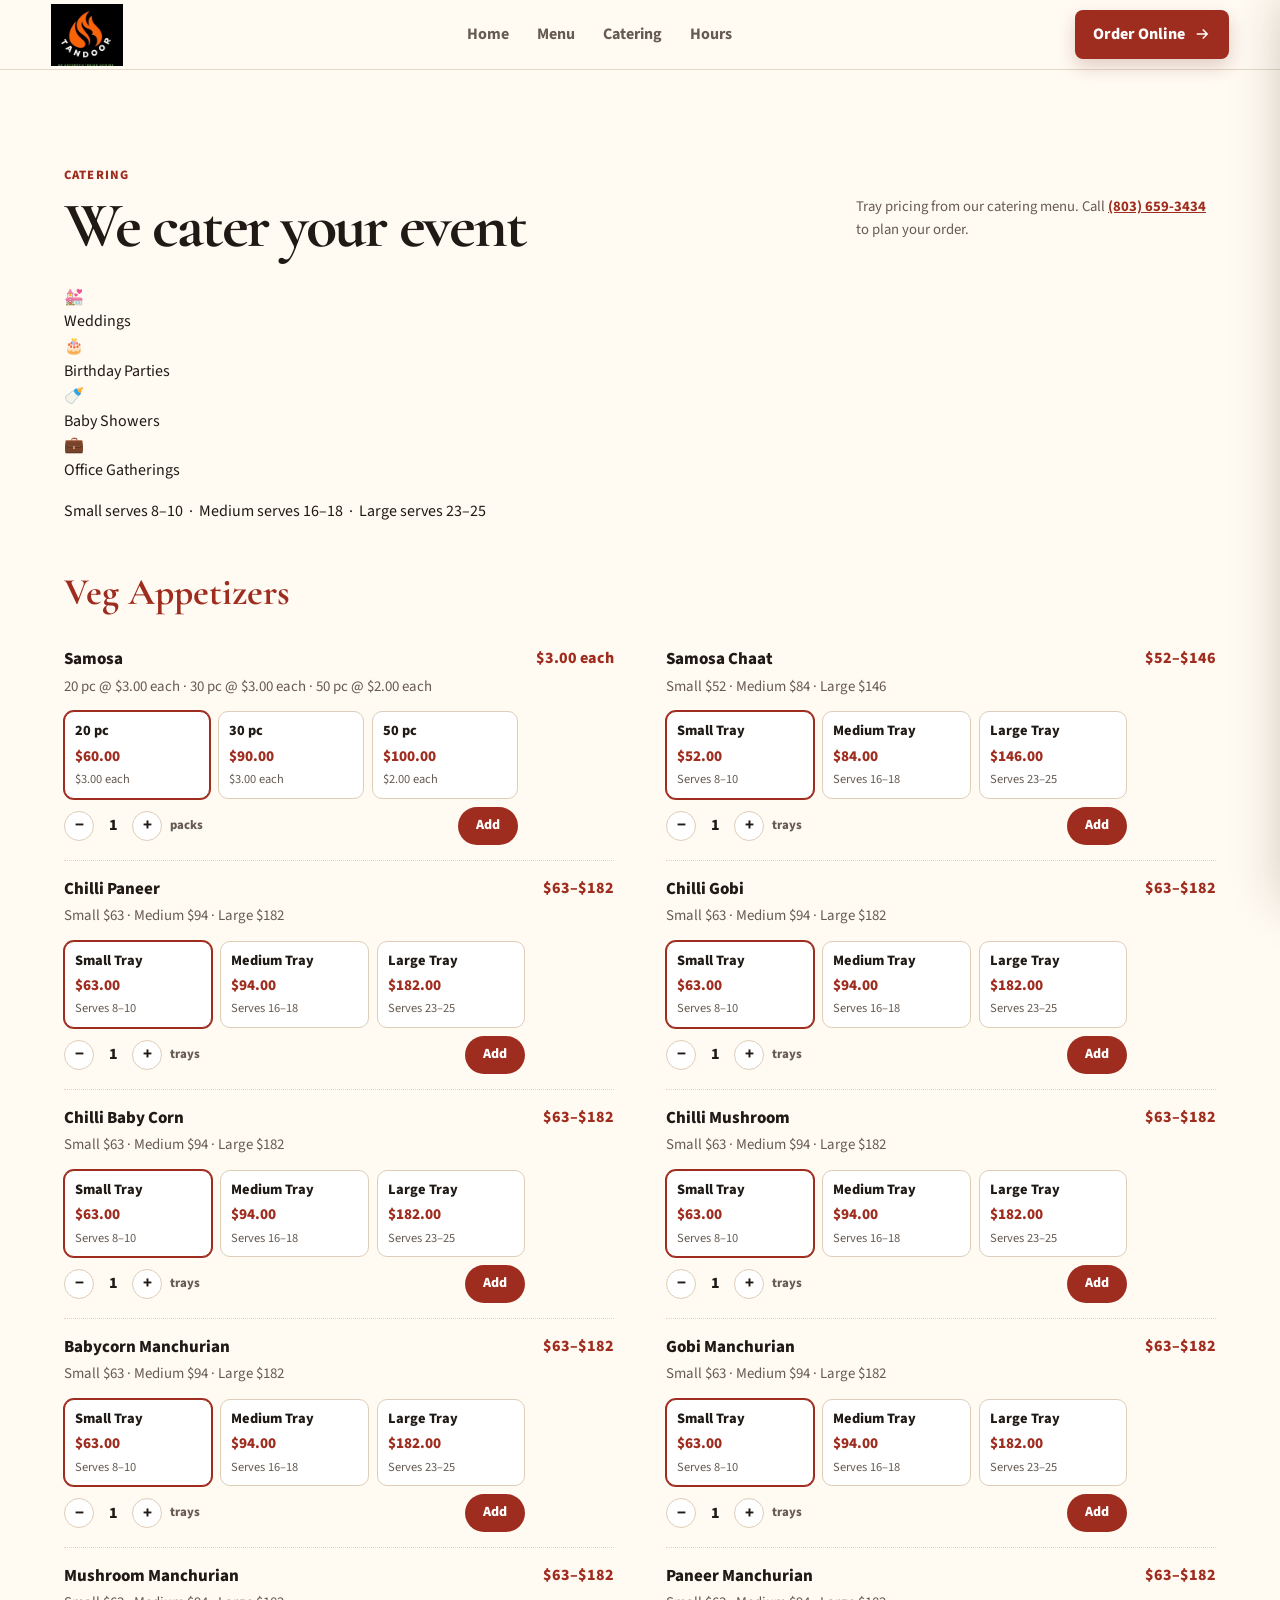
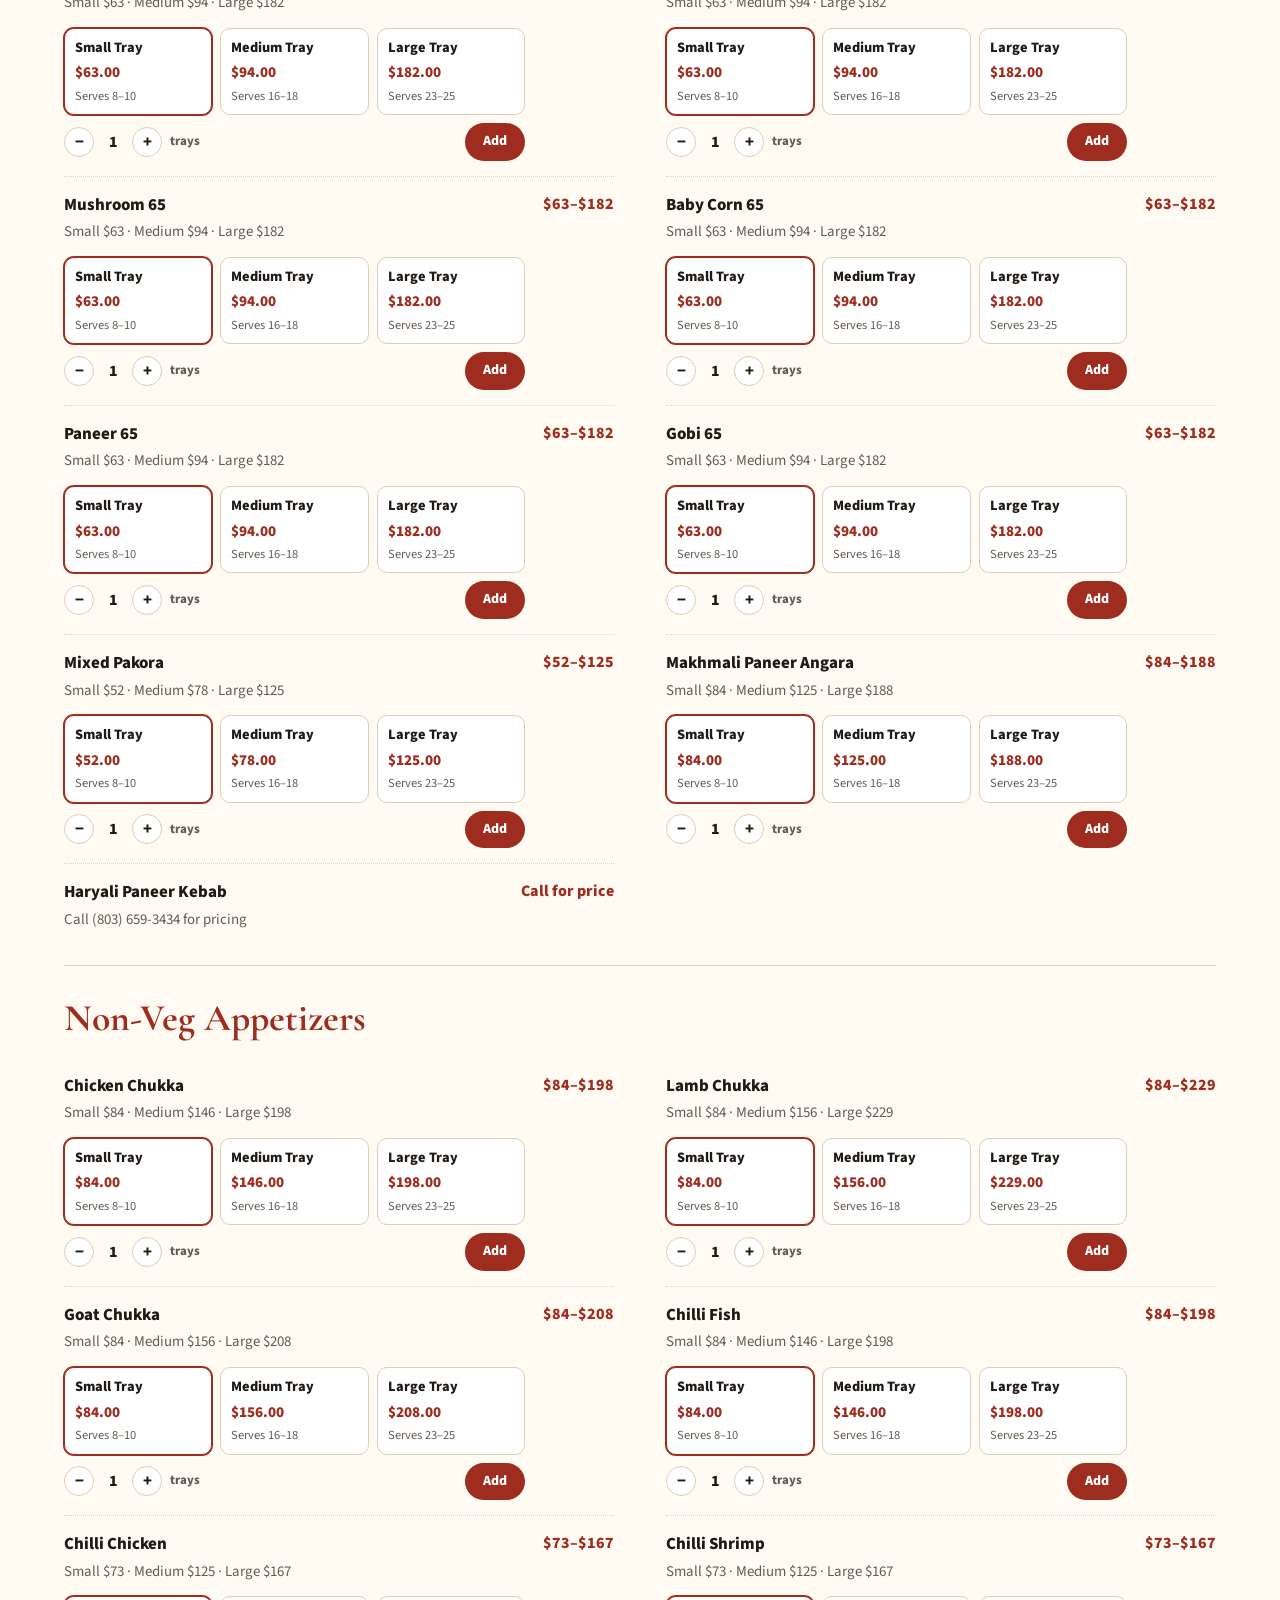
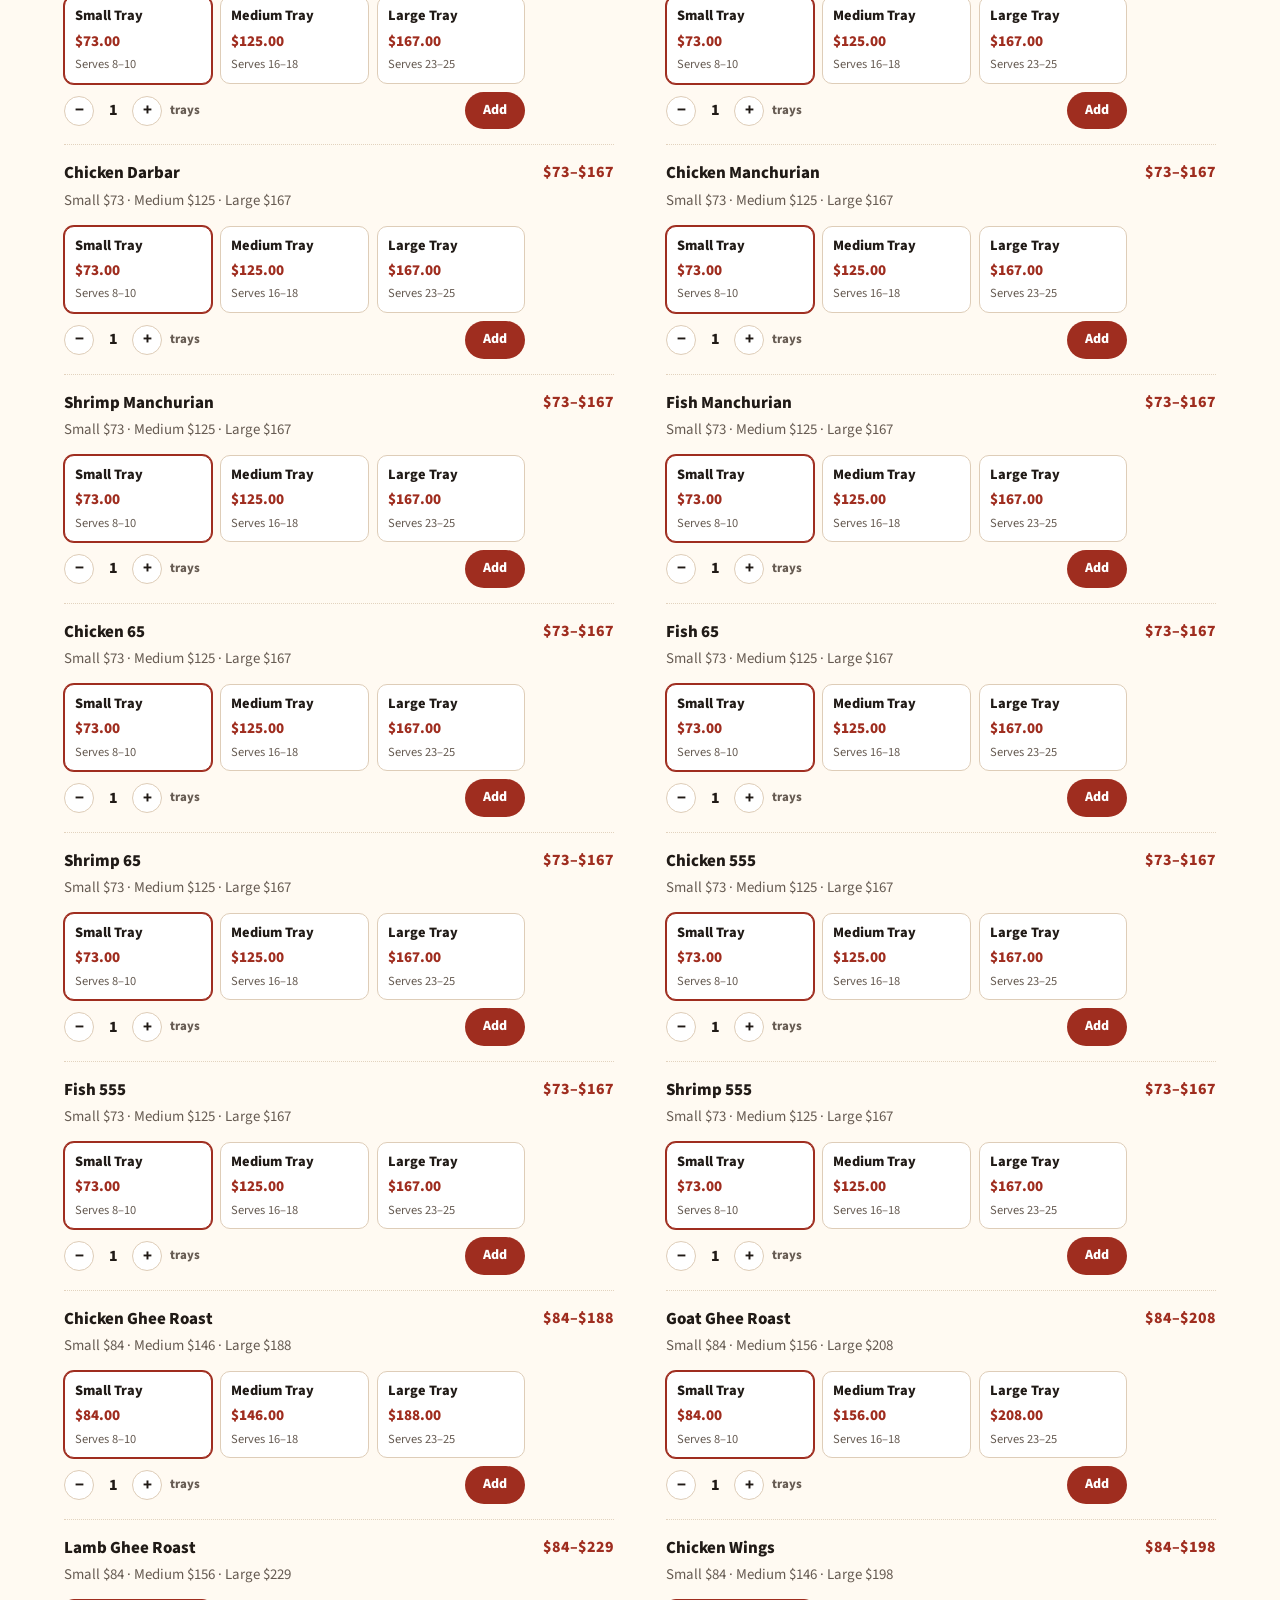
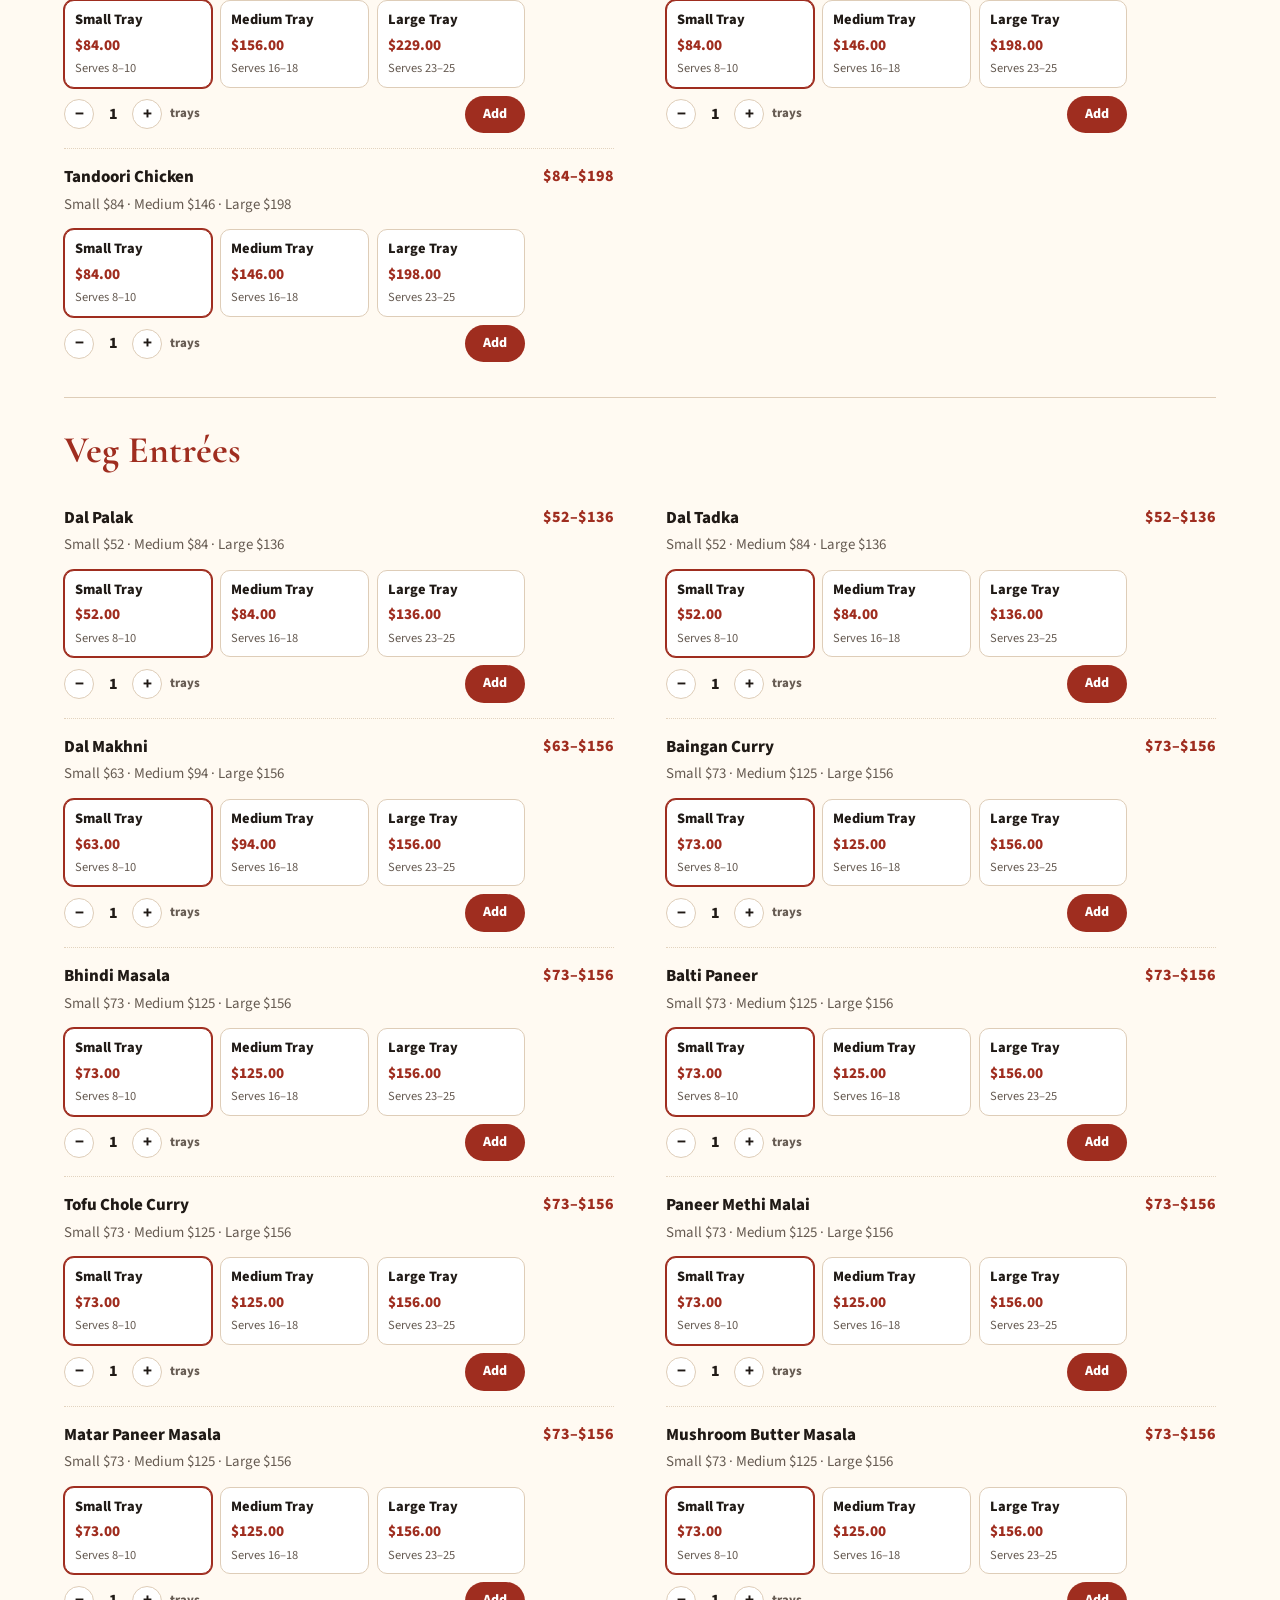
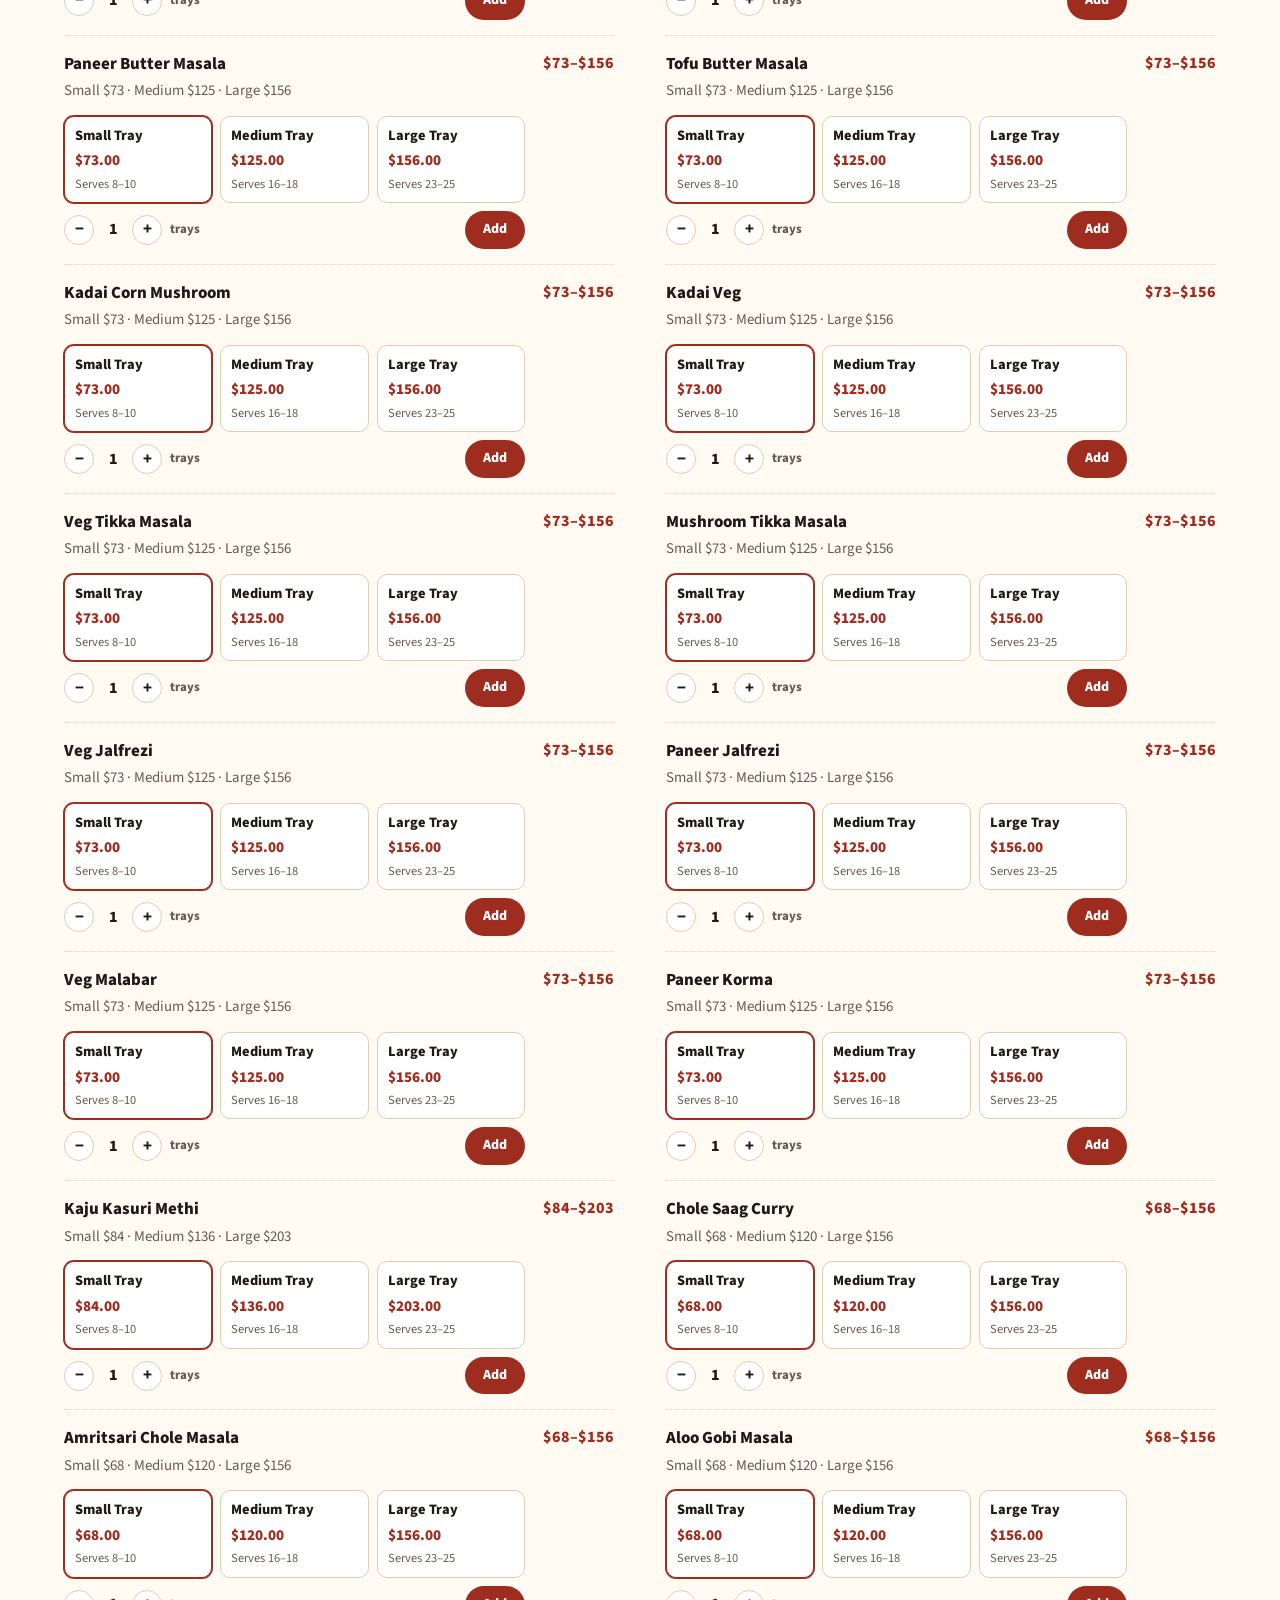
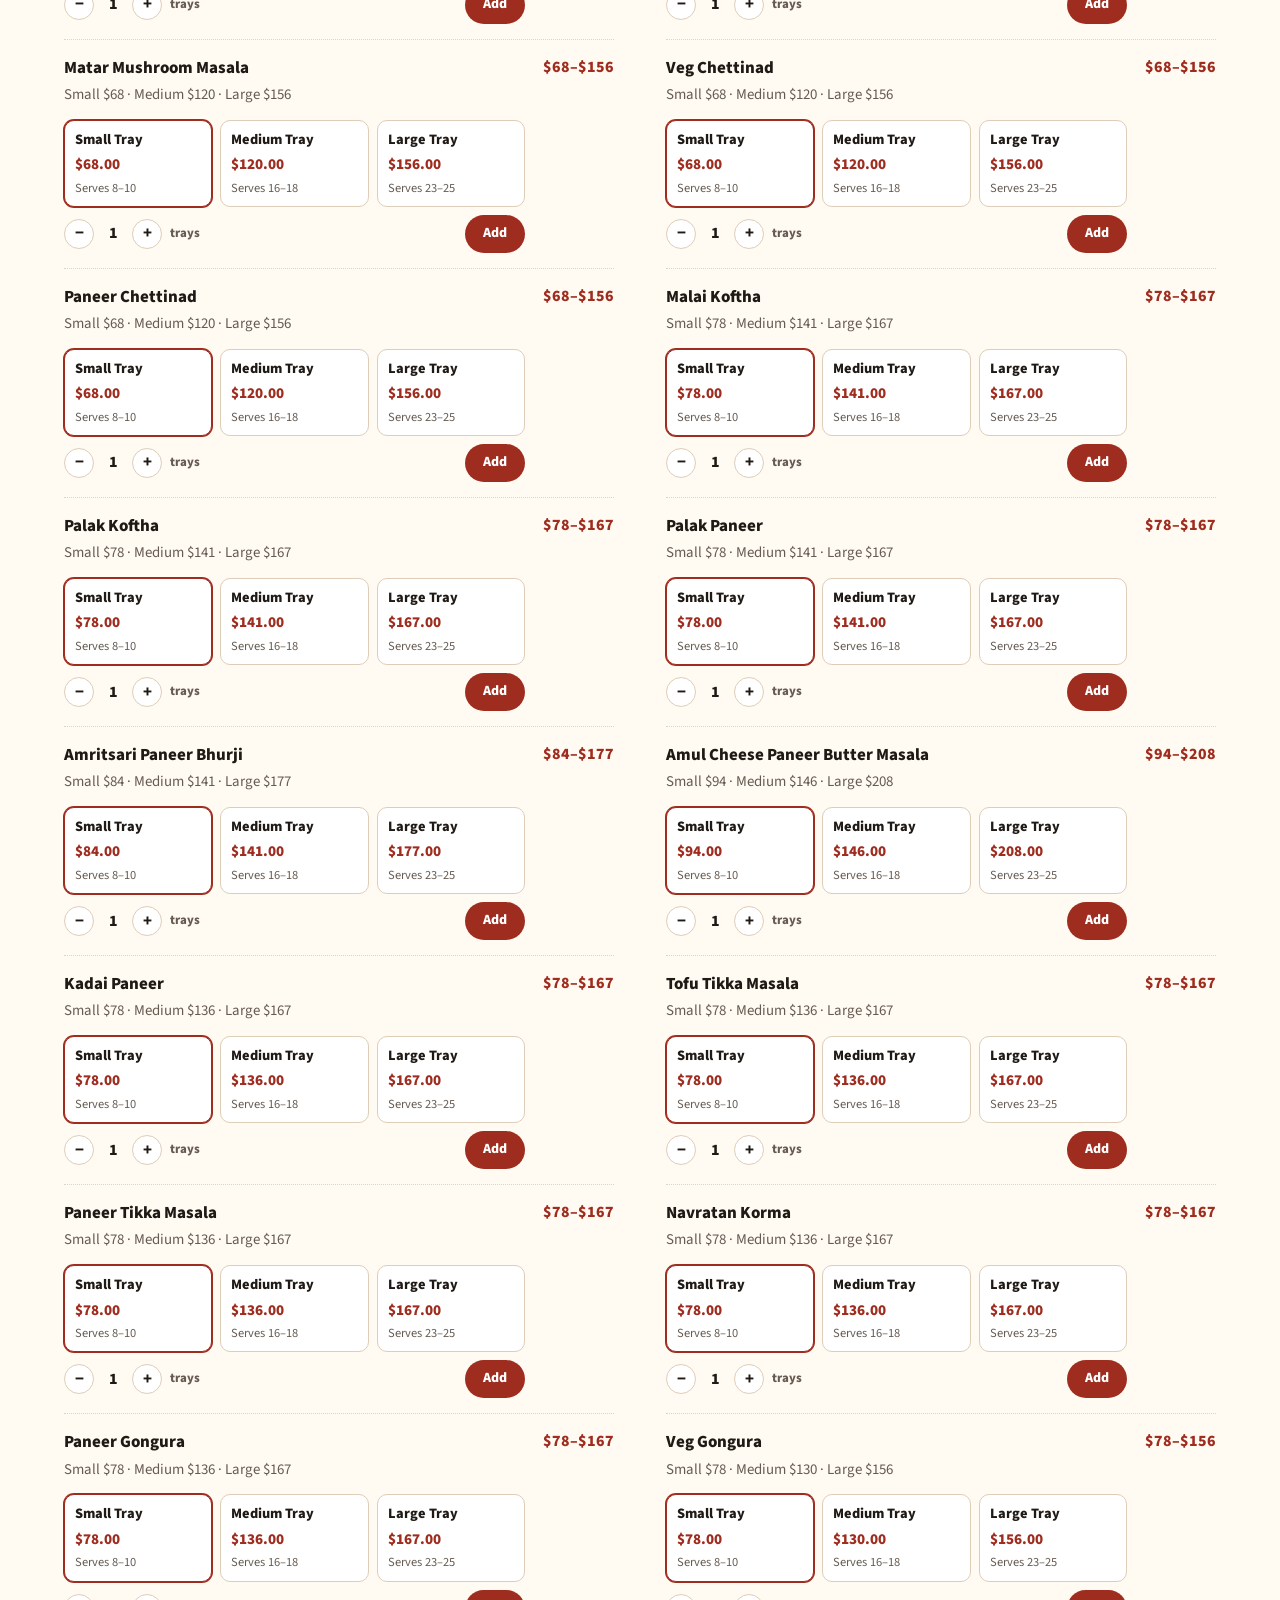
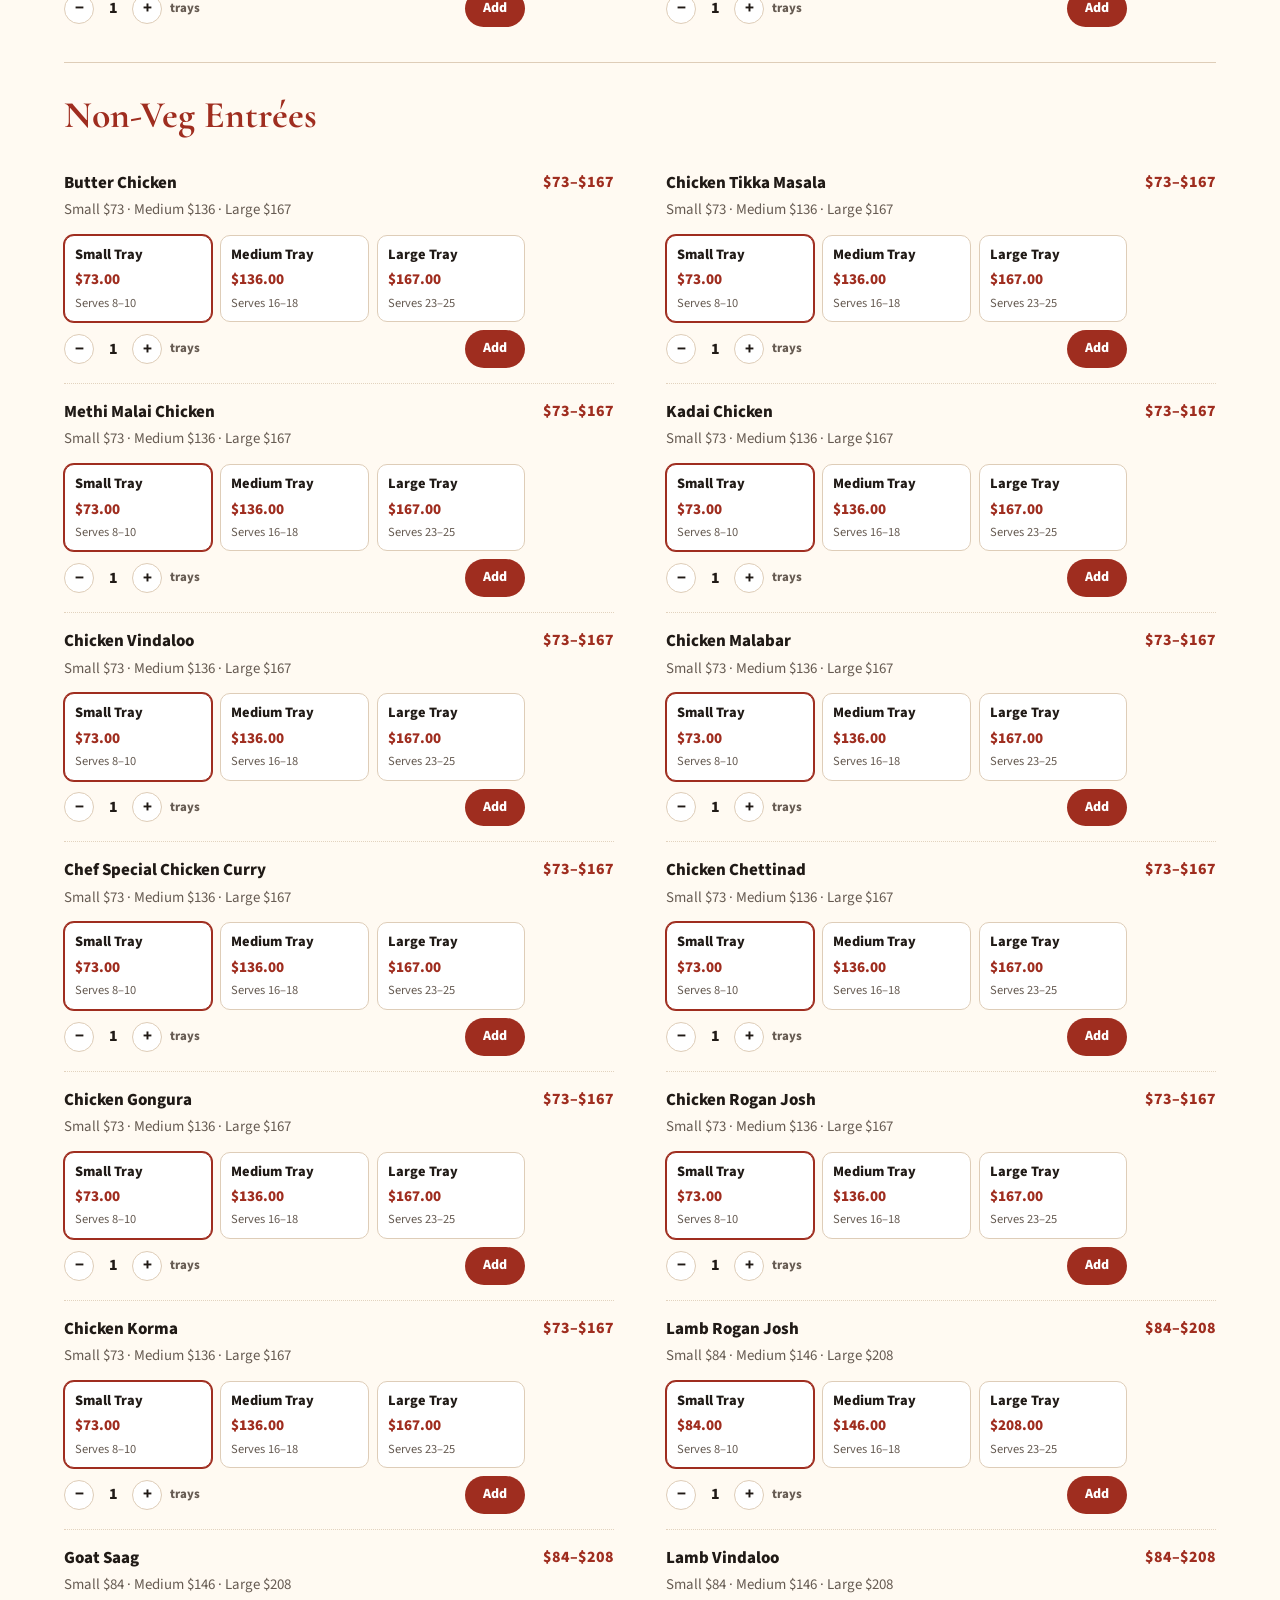
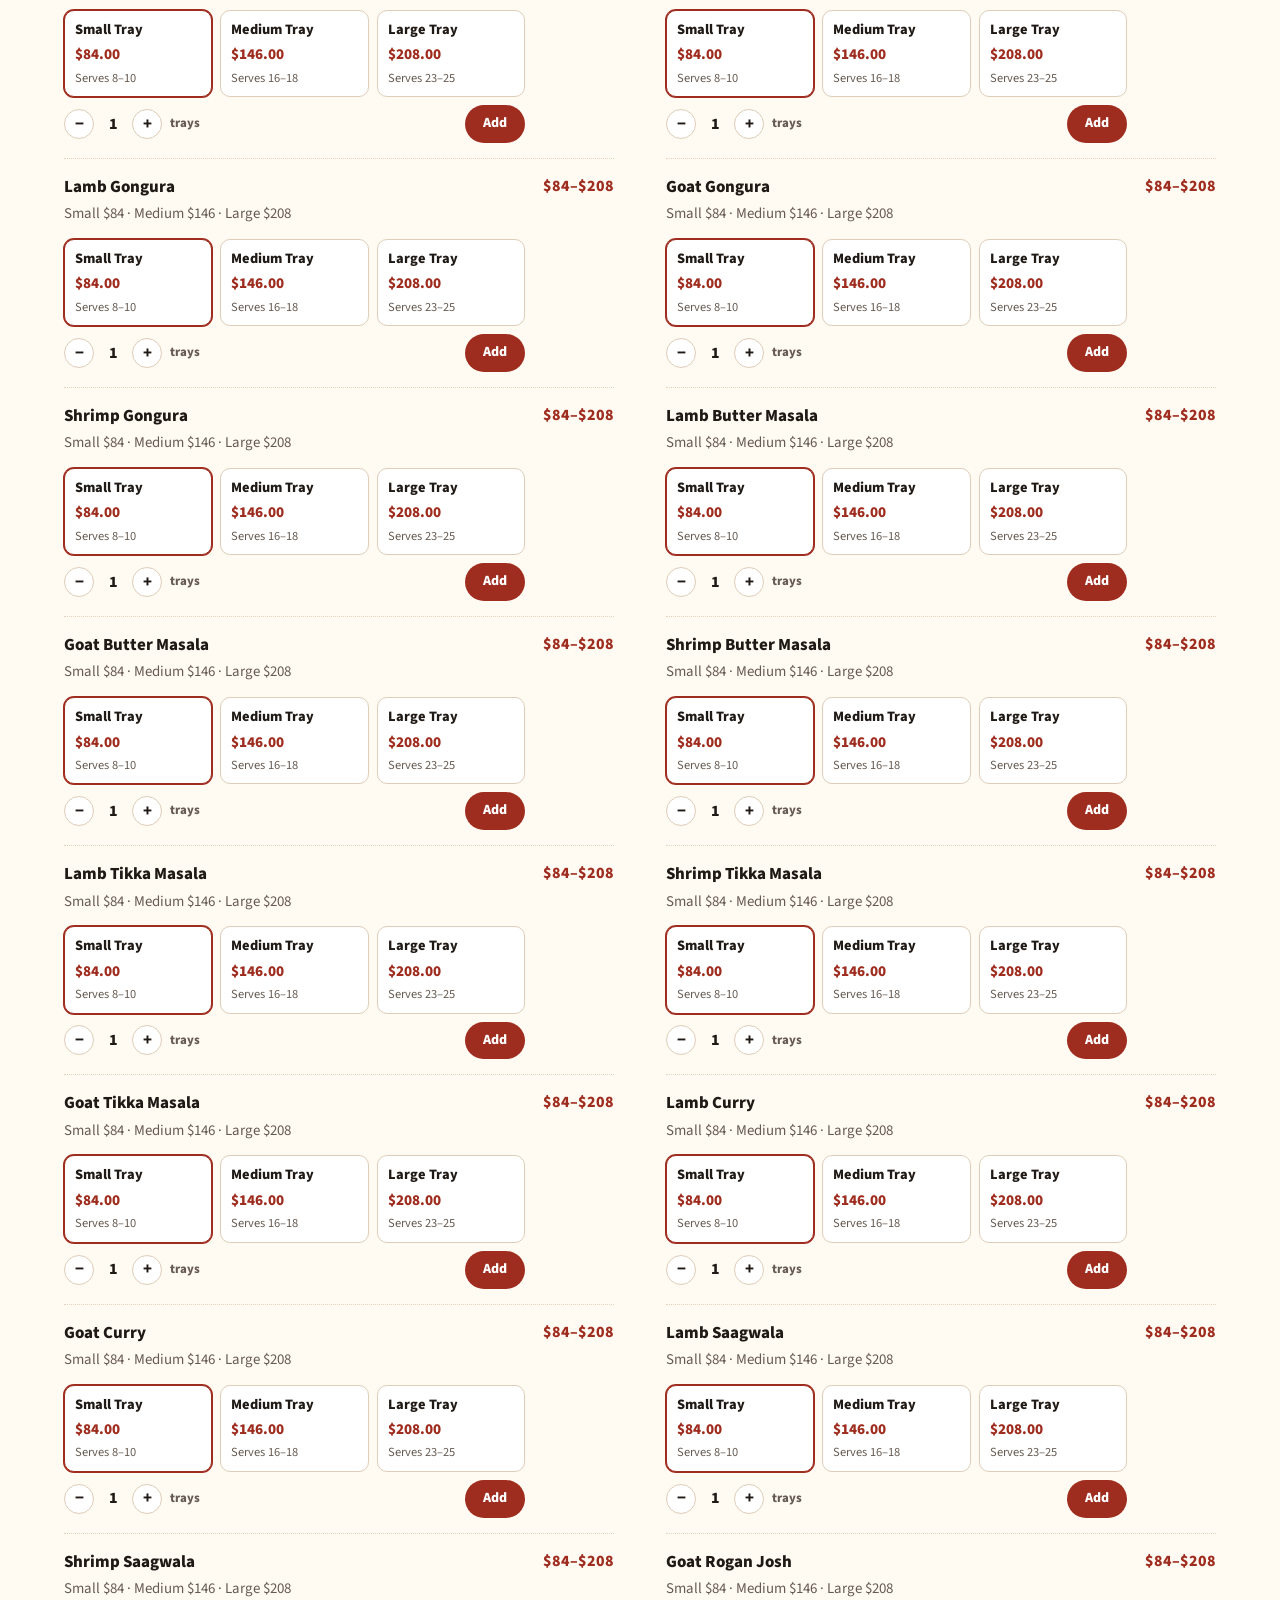
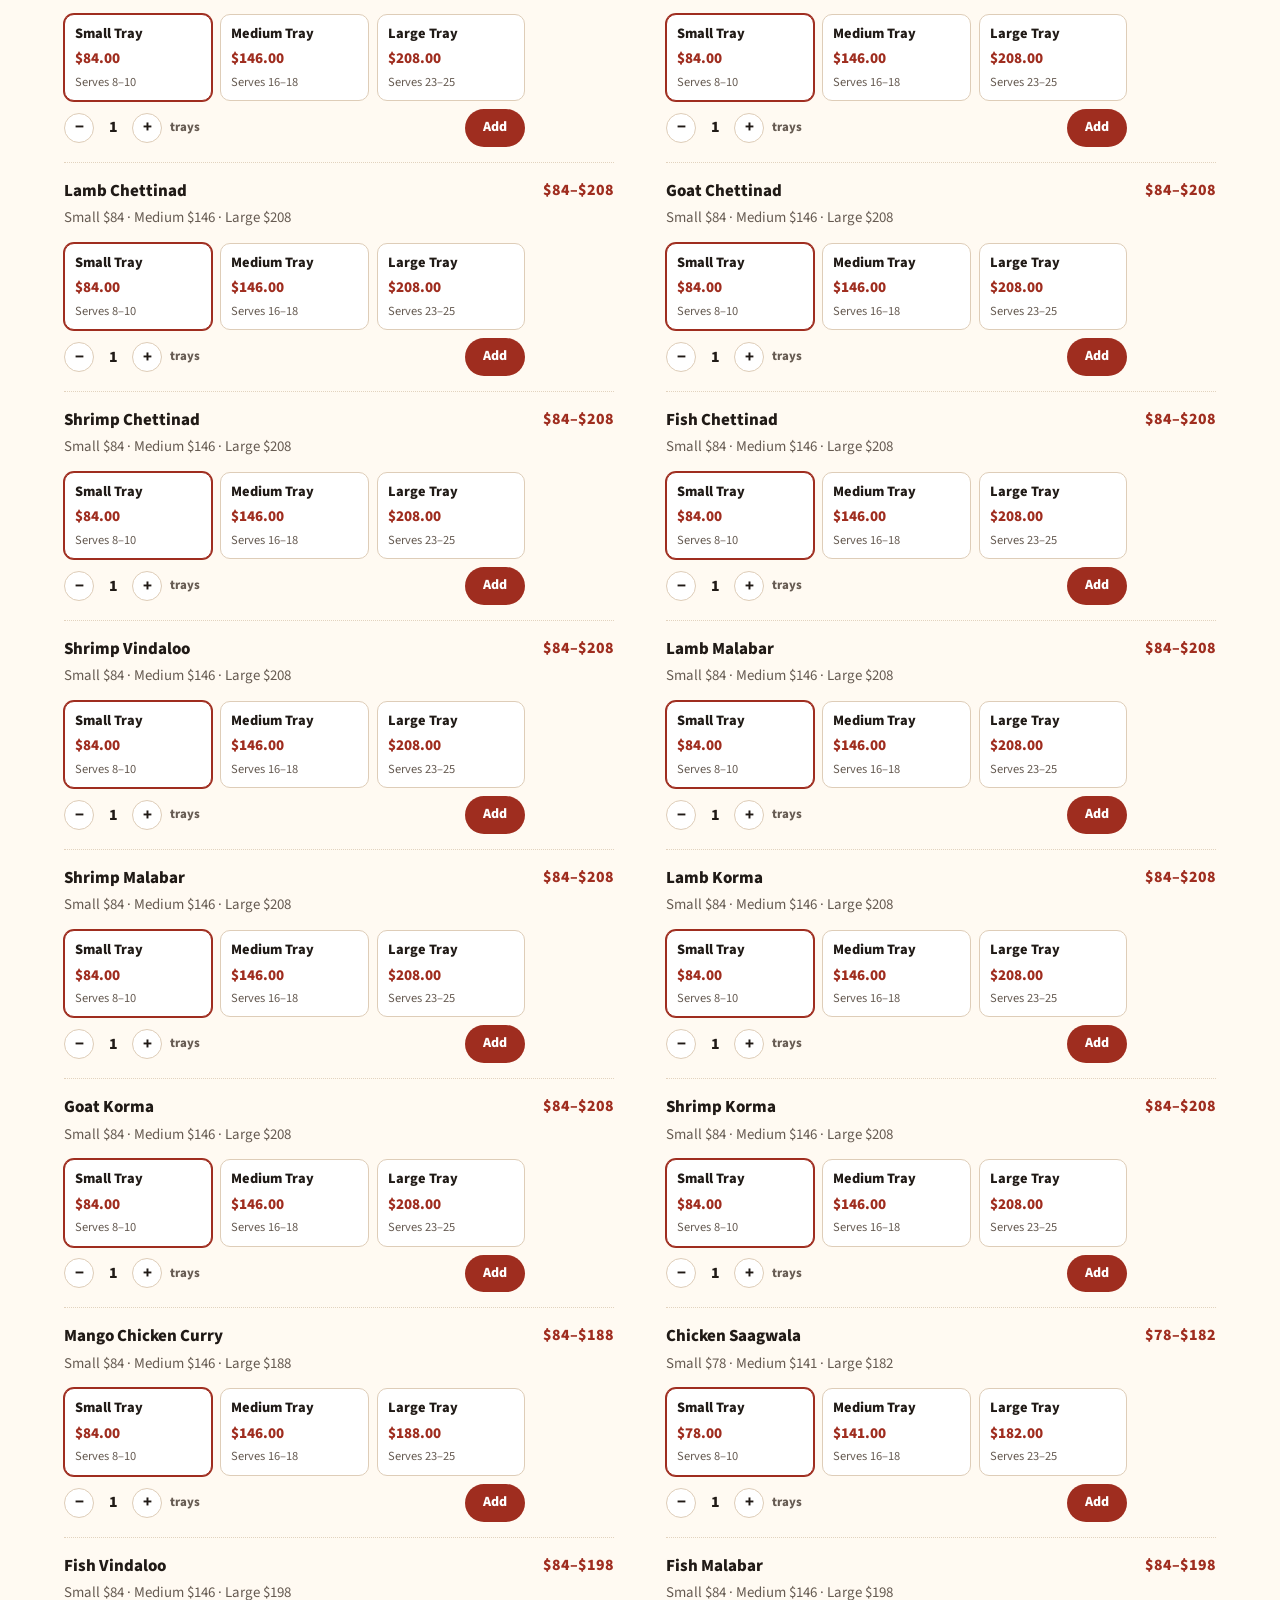
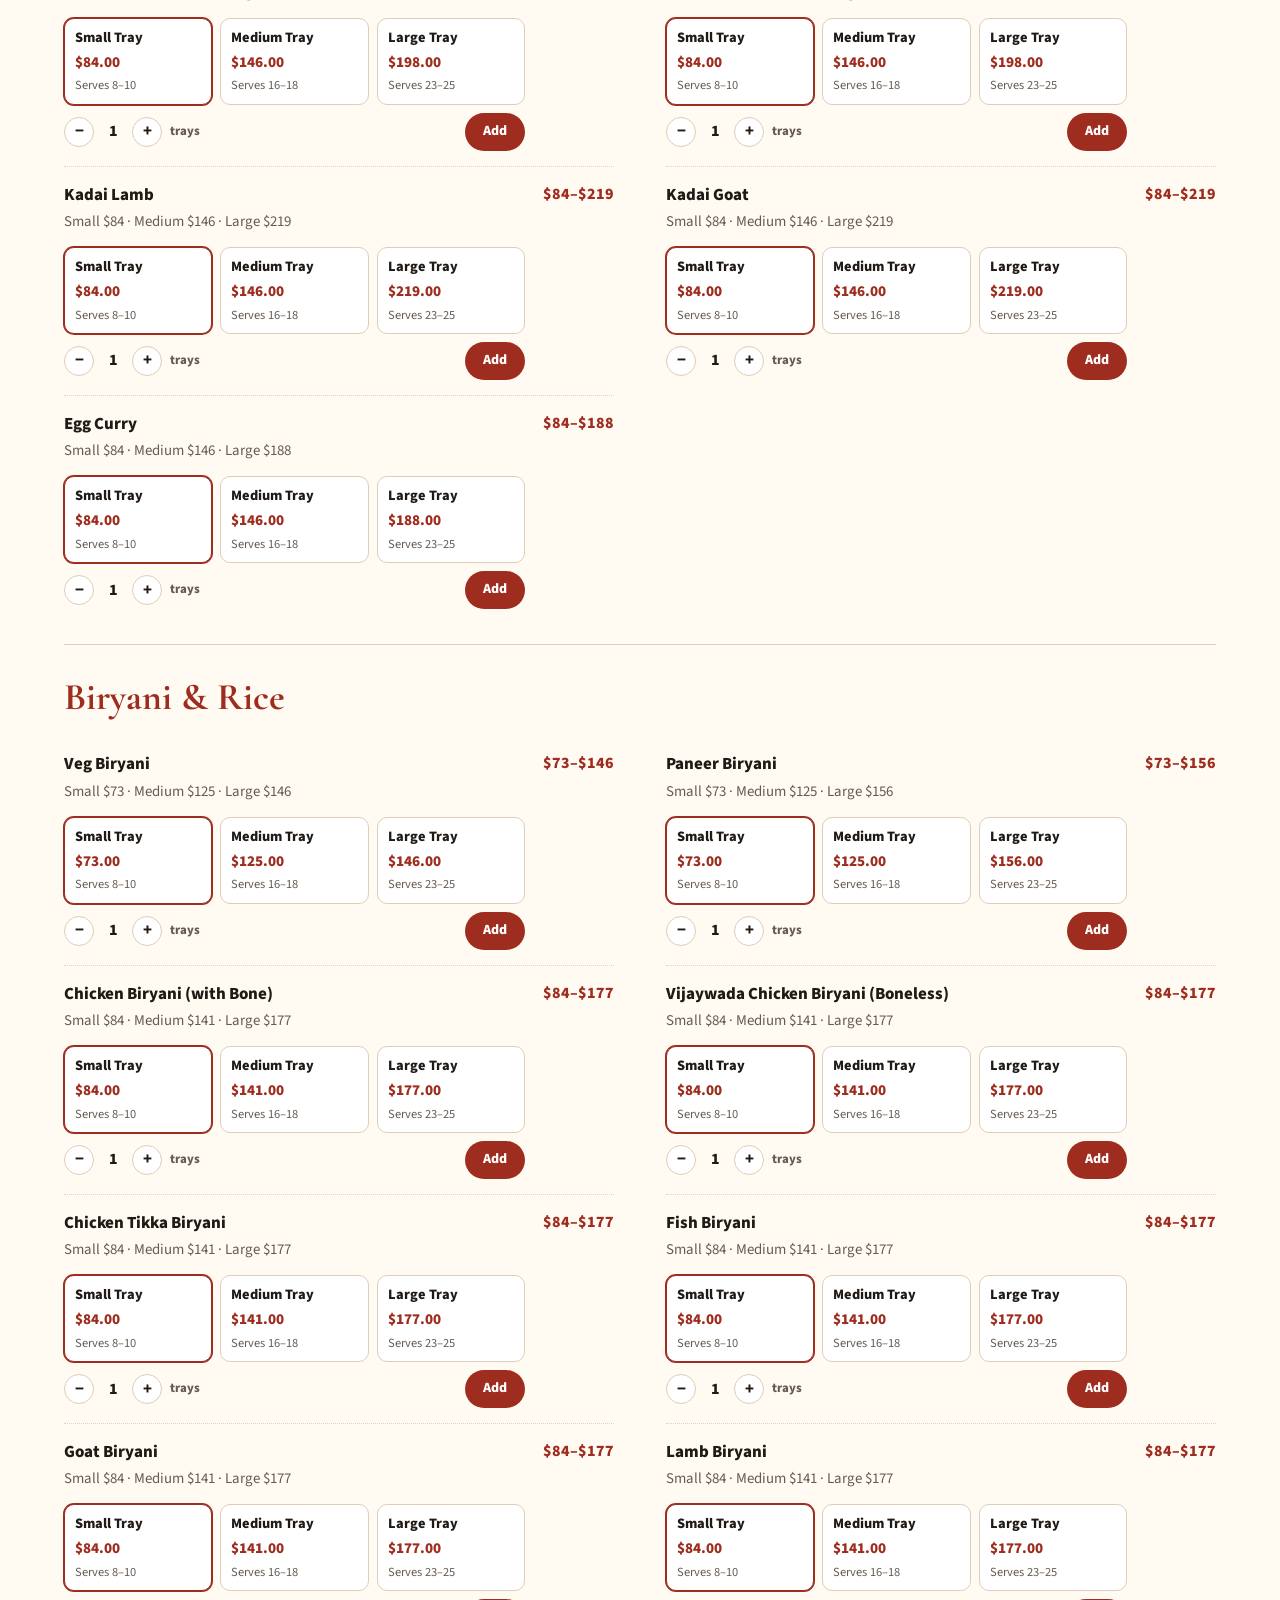
==== catering.html @ a25f0ab8 "Catering rebuild v2: raised prices + Add buttons on catering page" ====
<!doctype html>
<html lang="en">
<head>
  <meta charset="utf-8">
  <meta name="viewport" content="width=device-width, initial-scale=1, viewport-fit=cover">
  <meta name="color-scheme" content="light dark">
  <meta name="theme-color" content="#9f2d1f">
  <link rel="icon" href="data:,">
  <title>Catering | Tandoor Indian Cuisine</title>
  <link rel="preconnect" href="https://fonts.googleapis.com">
  <link rel="preconnect" href="https://fonts.gstatic.com" crossorigin>
  <link href="https://fonts.googleapis.com/css2?family=Cormorant+Garamond:wght@600;700&family=Source+Sans+3:wght@400;500;600;700&display=swap" rel="stylesheet">
  <link rel="stylesheet" href="style.css?v=20260927d">
  <link rel="stylesheet" href="order.css">
</head>
<body>
<header class="topbar" aria-label="Primary navigation">
  <a class="header-logo" href="index.html" aria-label="Tandoor Indian Cuisine home"><img src="images/logo.jpg" alt="Tandoor Indian Cuisine logo" width="720" height="640"></a>
  <nav class="navlinks">
    <a href="index.html">Home</a><a href="menu.html">Menu</a><a href="catering.html">Catering</a><a href="index.html#visit">Hours</a>
  </nav>
  <a class="order-btn" href="menu.html">Order Online <svg viewBox="0 0 24 24" fill="none" stroke="currentColor" stroke-width="2" aria-hidden="true"><path d="M5 12h14M13 6l6 6-6 6"/></svg></a>
</header>
<main id="main">
<section class="section" id="catering">
  <div class="container">
    <div class="menu-head"><div><div class="section-kicker">Catering</div><h2>We cater your event</h2></div><p class="menu-source">Tray pricing from our catering menu. Call <a href="tel:+18036593434">(803) 659-3434</a> to plan your order.</p></div>
    <div class="catering-events">
<div class="catering-event"><div class="ce-icon">💒</div><div class="ce-name">Weddings</div></div>
<div class="catering-event"><div class="ce-icon">🎂</div><div class="ce-name">Birthday Parties</div></div>
<div class="catering-event"><div class="ce-icon">🍼</div><div class="ce-name">Baby Showers</div></div>
<div class="catering-event"><div class="ce-icon">💼</div><div class="ce-name">Office Gatherings</div></div>
</div>
    <p class="tray-legend">Small serves 8&ndash;10 &nbsp;&middot;&nbsp; Medium serves 16&ndash;18 &nbsp;&middot;&nbsp; Large serves 23&ndash;25</p>
<div id="cateringMenuSections">
<div id="cateringMenuSections">
<section class="menu-category"><h3>Veg Appetizers</h3>
<div class="dish-grid">
<article class="dish" data-cat-name="Samosa">
<div class="dish-name">Samosa</div>
<div class="dish-price">$3.00 each</div>
<div class="dish-desc">20 pc @ $3.00 each · 30 pc @ $3.00 each · 50 pc @ $2.00 each</div>
</article>
<article class="dish" data-cat-name="Samosa Chaat">
<div class="dish-name">Samosa Chaat</div>
<div class="dish-price">$52–$146</div>
<div class="dish-desc">Small $52 · Medium $84 · Large $146</div>
</article>
<article class="dish" data-cat-name="Chilli Paneer">
<div class="dish-name">Chilli Paneer</div>
<div class="dish-price">$63–$182</div>
<div class="dish-desc">Small $63 · Medium $94 · Large $182</div>
</article>
<article class="dish" data-cat-name="Chilli Gobi">
<div class="dish-name">Chilli Gobi</div>
<div class="dish-price">$63–$182</div>
<div class="dish-desc">Small $63 · Medium $94 · Large $182</div>
</article>
<article class="dish" data-cat-name="Chilli Baby Corn">
<div class="dish-name">Chilli Baby Corn</div>
<div class="dish-price">$63–$182</div>
<div class="dish-desc">Small $63 · Medium $94 · Large $182</div>
</article>
<article class="dish" data-cat-name="Chilli Mushroom">
<div class="dish-name">Chilli Mushroom</div>
<div class="dish-price">$63–$182</div>
<div class="dish-desc">Small $63 · Medium $94 · Large $182</div>
</article>
<article class="dish" data-cat-name="Babycorn Manchurian">
<div class="dish-name">Babycorn Manchurian</div>
<div class="dish-price">$63–$182</div>
<div class="dish-desc">Small $63 · Medium $94 · Large $182</div>
</article>
<article class="dish" data-cat-name="Gobi Manchurian">
<div class="dish-name">Gobi Manchurian</div>
<div class="dish-price">$63–$182</div>
<div class="dish-desc">Small $63 · Medium $94 · Large $182</div>
</article>
<article class="dish" data-cat-name="Mushroom Manchurian">
<div class="dish-name">Mushroom Manchurian</div>
<div class="dish-price">$63–$182</div>
<div class="dish-desc">Small $63 · Medium $94 · Large $182</div>
</article>
<article class="dish" data-cat-name="Paneer Manchurian">
<div class="dish-name">Paneer Manchurian</div>
<div class="dish-price">$63–$182</div>
<div class="dish-desc">Small $63 · Medium $94 · Large $182</div>
</article>
<article class="dish" data-cat-name="Mushroom 65">
<div class="dish-name">Mushroom 65</div>
<div class="dish-price">$63–$182</div>
<div class="dish-desc">Small $63 · Medium $94 · Large $182</div>
</article>
<article class="dish" data-cat-name="Baby Corn 65">
<div class="dish-name">Baby Corn 65</div>
<div class="dish-price">$63–$182</div>
<div class="dish-desc">Small $63 · Medium $94 · Large $182</div>
</article>
<article class="dish" data-cat-name="Paneer 65">
<div class="dish-name">Paneer 65</div>
<div class="dish-price">$63–$182</div>
<div class="dish-desc">Small $63 · Medium $94 · Large $182</div>
</article>
<article class="dish" data-cat-name="Gobi 65">
<div class="dish-name">Gobi 65</div>
<div class="dish-price">$63–$182</div>
<div class="dish-desc">Small $63 · Medium $94 · Large $182</div>
</article>
<article class="dish" data-cat-name="Mixed Pakora">
<div class="dish-name">Mixed Pakora</div>
<div class="dish-price">$52–$125</div>
<div class="dish-desc">Small $52 · Medium $78 · Large $125</div>
</article>
<article class="dish" data-cat-name="Makhmali Paneer Angara">
<div class="dish-name">Makhmali Paneer Angara</div>
<div class="dish-price">$84–$188</div>
<div class="dish-desc">Small $84 · Medium $125 · Large $188</div>
</article>
<article class="dish">
<div class="dish-name">Haryali Paneer Kebab</div>
<div class="dish-price">Call for price</div>
<div class="dish-desc">Call (803) 659-3434 for pricing</div>
</article>
</div></section>
<section class="menu-category"><h3>Non-Veg Appetizers</h3>
<div class="dish-grid">
<article class="dish" data-cat-name="Chicken Chukka">
<div class="dish-name">Chicken Chukka</div>
<div class="dish-price">$84–$198</div>
<div class="dish-desc">Small $84 · Medium $146 · Large $198</div>
</article>
<article class="dish" data-cat-name="Lamb Chukka">
<div class="dish-name">Lamb Chukka</div>
<div class="dish-price">$84–$229</div>
<div class="dish-desc">Small $84 · Medium $156 · Large $229</div>
</article>
<article class="dish" data-cat-name="Goat Chukka">
<div class="dish-name">Goat Chukka</div>
<div class="dish-price">$84–$208</div>
<div class="dish-desc">Small $84 · Medium $156 · Large $208</div>
</article>
<article class="dish" data-cat-name="Chilli Fish">
<div class="dish-name">Chilli Fish</div>
<div class="dish-price">$84–$198</div>
<div class="dish-desc">Small $84 · Medium $146 · Large $198</div>
</article>
<article class="dish" data-cat-name="Chilli Chicken">
<div class="dish-name">Chilli Chicken</div>
<div class="dish-price">$73–$167</div>
<div class="dish-desc">Small $73 · Medium $125 · Large $167</div>
</article>
<article class="dish" data-cat-name="Chilli Shrimp">
<div class="dish-name">Chilli Shrimp</div>
<div class="dish-price">$73–$167</div>
<div class="dish-desc">Small $73 · Medium $125 · Large $167</div>
</article>
<article class="dish" data-cat-name="Chicken Darbar">
<div class="dish-name">Chicken Darbar</div>
<div class="dish-price">$73–$167</div>
<div class="dish-desc">Small $73 · Medium $125 · Large $167</div>
</article>
<article class="dish" data-cat-name="Chicken Manchurian">
<div class="dish-name">Chicken Manchurian</div>
<div class="dish-price">$73–$167</div>
<div class="dish-desc">Small $73 · Medium $125 · Large $167</div>
</article>
<article class="dish" data-cat-name="Shrimp Manchurian">
<div class="dish-name">Shrimp Manchurian</div>
<div class="dish-price">$73–$167</div>
<div class="dish-desc">Small $73 · Medium $125 · Large $167</div>
</article>
<article class="dish" data-cat-name="Fish Manchurian">
<div class="dish-name">Fish Manchurian</div>
<div class="dish-price">$73–$167</div>
<div class="dish-desc">Small $73 · Medium $125 · Large $167</div>
</article>
<article class="dish" data-cat-name="Chicken 65">
<div class="dish-name">Chicken 65</div>
<div class="dish-price">$73–$167</div>
<div class="dish-desc">Small $73 · Medium $125 · Large $167</div>
</article>
<article class="dish" data-cat-name="Fish 65">
<div class="dish-name">Fish 65</div>
<div class="dish-price">$73–$167</div>
<div class="dish-desc">Small $73 · Medium $125 · Large $167</div>
</article>
<article class="dish" data-cat-name="Shrimp 65">
<div class="dish-name">Shrimp 65</div>
<div class="dish-price">$73–$167</div>
<div class="dish-desc">Small $73 · Medium $125 · Large $167</div>
</article>
<article class="dish" data-cat-name="Chicken 555">
<div class="dish-name">Chicken 555</div>
<div class="dish-price">$73–$167</div>
<div class="dish-desc">Small $73 · Medium $125 · Large $167</div>
</article>
<article class="dish" data-cat-name="Fish 555">
<div class="dish-name">Fish 555</div>
<div class="dish-price">$73–$167</div>
<div class="dish-desc">Small $73 · Medium $125 · Large $167</div>
</article>
<article class="dish" data-cat-name="Shrimp 555">
<div class="dish-name">Shrimp 555</div>
<div class="dish-price">$73–$167</div>
<div class="dish-desc">Small $73 · Medium $125 · Large $167</div>
</article>
<article class="dish" data-cat-name="Chicken Ghee Roast">
<div class="dish-name">Chicken Ghee Roast</div>
<div class="dish-price">$84–$188</div>
<div class="dish-desc">Small $84 · Medium $146 · Large $188</div>
</article>
<article class="dish" data-cat-name="Goat Ghee Roast">
<div class="dish-name">Goat Ghee Roast</div>
<div class="dish-price">$84–$208</div>
<div class="dish-desc">Small $84 · Medium $156 · Large $208</div>
</article>
<article class="dish" data-cat-name="Lamb Ghee Roast">
<div class="dish-name">Lamb Ghee Roast</div>
<div class="dish-price">$84–$229</div>
<div class="dish-desc">Small $84 · Medium $156 · Large $229</div>
</article>
<article class="dish" data-cat-name="Chicken Wings">
<div class="dish-name">Chicken Wings</div>
<div class="dish-price">$84–$198</div>
<div class="dish-desc">Small $84 · Medium $146 · Large $198</div>
</article>
<article class="dish" data-cat-name="Tandoori Chicken">
<div class="dish-name">Tandoori Chicken</div>
<div class="dish-price">$84–$198</div>
<div class="dish-desc">Small $84 · Medium $146 · Large $198</div>
</article>
</div></section>
<section class="menu-category"><h3>Veg Entrées</h3>
<div class="dish-grid">
<article class="dish" data-cat-name="Dal Palak">
<div class="dish-name">Dal Palak</div>
<div class="dish-price">$52–$136</div>
<div class="dish-desc">Small $52 · Medium $84 · Large $136</div>
</article>
<article class="dish" data-cat-name="Dal Tadka">
<div class="dish-name">Dal Tadka</div>
<div class="dish-price">$52–$136</div>
<div class="dish-desc">Small $52 · Medium $84 · Large $136</div>
</article>
<article class="dish" data-cat-name="Dal Makhni">
<div class="dish-name">Dal Makhni</div>
<div class="dish-price">$63–$156</div>
<div class="dish-desc">Small $63 · Medium $94 · Large $156</div>
</article>
<article class="dish" data-cat-name="Baingan Curry">
<div class="dish-name">Baingan Curry</div>
<div class="dish-price">$73–$156</div>
<div class="dish-desc">Small $73 · Medium $125 · Large $156</div>
</article>
<article class="dish" data-cat-name="Bhindi Masala">
<div class="dish-name">Bhindi Masala</div>
<div class="dish-price">$73–$156</div>
<div class="dish-desc">Small $73 · Medium $125 · Large $156</div>
</article>
<article class="dish" data-cat-name="Balti Paneer">
<div class="dish-name">Balti Paneer</div>
<div class="dish-price">$73–$156</div>
<div class="dish-desc">Small $73 · Medium $125 · Large $156</div>
</article>
<article class="dish" data-cat-name="Tofu Chole Curry">
<div class="dish-name">Tofu Chole Curry</div>
<div class="dish-price">$73–$156</div>
<div class="dish-desc">Small $73 · Medium $125 · Large $156</div>
</article>
<article class="dish" data-cat-name="Paneer Methi Malai">
<div class="dish-name">Paneer Methi Malai</div>
<div class="dish-price">$73–$156</div>
<div class="dish-desc">Small $73 · Medium $125 · Large $156</div>
</article>
<article class="dish" data-cat-name="Matar Paneer Masala">
<div class="dish-name">Matar Paneer Masala</div>
<div class="dish-price">$73–$156</div>
<div class="dish-desc">Small $73 · Medium $125 · Large $156</div>
</article>
<article class="dish" data-cat-name="Mushroom Butter Masala">
<div class="dish-name">Mushroom Butter Masala</div>
<div class="dish-price">$73–$156</div>
<div class="dish-desc">Small $73 · Medium $125 · Large $156</div>
</article>
<article class="dish" data-cat-name="Paneer Butter Masala">
<div class="dish-name">Paneer Butter Masala</div>
<div class="dish-price">$73–$156</div>
<div class="dish-desc">Small $73 · Medium $125 · Large $156</div>
</article>
<article class="dish" data-cat-name="Tofu Butter Masala">
<div class="dish-name">Tofu Butter Masala</div>
<div class="dish-price">$73–$156</div>
<div class="dish-desc">Small $73 · Medium $125 · Large $156</div>
</article>
<article class="dish" data-cat-name="Kadai Corn Mushroom">
<div class="dish-name">Kadai Corn Mushroom</div>
<div class="dish-price">$73–$156</div>
<div class="dish-desc">Small $73 · Medium $125 · Large $156</div>
</article>
<article class="dish" data-cat-name="Kadai Veg">
<div class="dish-name">Kadai Veg</div>
<div class="dish-price">$73–$156</div>
<div class="dish-desc">Small $73 · Medium $125 · Large $156</div>
</article>
<article class="dish" data-cat-name="Veg Tikka Masala">
<div class="dish-name">Veg Tikka Masala</div>
<div class="dish-price">$73–$156</div>
<div class="dish-desc">Small $73 · Medium $125 · Large $156</div>
</article>
<article class="dish" data-cat-name="Mushroom Tikka Masala">
<div class="dish-name">Mushroom Tikka Masala</div>
<div class="dish-price">$73–$156</div>
<div class="dish-desc">Small $73 · Medium $125 · Large $156</div>
</article>
<article class="dish" data-cat-name="Veg Jalfrezi">
<div class="dish-name">Veg Jalfrezi</div>
<div class="dish-price">$73–$156</div>
<div class="dish-desc">Small $73 · Medium $125 · Large $156</div>
</article>
<article class="dish" data-cat-name="Paneer Jalfrezi">
<div class="dish-name">Paneer Jalfrezi</div>
<div class="dish-price">$73–$156</div>
<div class="dish-desc">Small $73 · Medium $125 · Large $156</div>
</article>
<article class="dish" data-cat-name="Veg Malabar">
<div class="dish-name">Veg Malabar</div>
<div class="dish-price">$73–$156</div>
<div class="dish-desc">Small $73 · Medium $125 · Large $156</div>
</article>
<article class="dish" data-cat-name="Paneer Korma">
<div class="dish-name">Paneer Korma</div>
<div class="dish-price">$73–$156</div>
<div class="dish-desc">Small $73 · Medium $125 · Large $156</div>
</article>
<article class="dish" data-cat-name="Kaju Kasuri Methi">
<div class="dish-name">Kaju Kasuri Methi</div>
<div class="dish-price">$84–$203</div>
<div class="dish-desc">Small $84 · Medium $136 · Large $203</div>
</article>
<article class="dish" data-cat-name="Chole Saag Curry">
<div class="dish-name">Chole Saag Curry</div>
<div class="dish-price">$68–$156</div>
<div class="dish-desc">Small $68 · Medium $120 · Large $156</div>
</article>
<article class="dish" data-cat-name="Amritsari Chole Masala">
<div class="dish-name">Amritsari Chole Masala</div>
<div class="dish-price">$68–$156</div>
<div class="dish-desc">Small $68 · Medium $120 · Large $156</div>
</article>
<article class="dish" data-cat-name="Aloo Gobi Masala">
<div class="dish-name">Aloo Gobi Masala</div>
<div class="dish-price">$68–$156</div>
<div class="dish-desc">Small $68 · Medium $120 · Large $156</div>
</article>
<article class="dish" data-cat-name="Matar Mushroom Masala">
<div class="dish-name">Matar Mushroom Masala</div>
<div class="dish-price">$68–$156</div>
<div class="dish-desc">Small $68 · Medium $120 · Large $156</div>
</article>
<article class="dish" data-cat-name="Veg Chettinad">
<div class="dish-name">Veg Chettinad</div>
<div class="dish-price">$68–$156</div>
<div class="dish-desc">Small $68 · Medium $120 · Large $156</div>
</article>
<article class="dish" data-cat-name="Paneer Chettinad">
<div class="dish-name">Paneer Chettinad</div>
<div class="dish-price">$68–$156</div>
<div class="dish-desc">Small $68 · Medium $120 · Large $156</div>
</article>
<article class="dish" data-cat-name="Malai Koftha">
<div class="dish-name">Malai Koftha</div>
<div class="dish-price">$78–$167</div>
<div class="dish-desc">Small $78 · Medium $141 · Large $167</div>
</article>
<article class="dish" data-cat-name="Palak Koftha">
<div class="dish-name">Palak Koftha</div>
<div class="dish-price">$78–$167</div>
<div class="dish-desc">Small $78 · Medium $141 · Large $167</div>
</article>
<article class="dish" data-cat-name="Palak Paneer">
<div class="dish-name">Palak Paneer</div>
<div class="dish-price">$78–$167</div>
<div class="dish-desc">Small $78 · Medium $141 · Large $167</div>
</article>
<article class="dish" data-cat-name="Amritsari Paneer Bhurji">
<div class="dish-name">Amritsari Paneer Bhurji</div>
<div class="dish-price">$84–$177</div>
<div class="dish-desc">Small $84 · Medium $141 · Large $177</div>
</article>
<article class="dish" data-cat-name="Amul Cheese Paneer Butter Masala">
<div class="dish-name">Amul Cheese Paneer Butter Masala</div>
<div class="dish-price">$94–$208</div>
<div class="dish-desc">Small $94 · Medium $146 · Large $208</div>
</article>
<article class="dish" data-cat-name="Kadai Paneer">
<div class="dish-name">Kadai Paneer</div>
<div class="dish-price">$78–$167</div>
<div class="dish-desc">Small $78 · Medium $136 · Large $167</div>
</article>
<article class="dish" data-cat-name="Tofu Tikka Masala">
<div class="dish-name">Tofu Tikka Masala</div>
<div class="dish-price">$78–$167</div>
<div class="dish-desc">Small $78 · Medium $136 · Large $167</div>
</article>
<article class="dish" data-cat-name="Paneer Tikka Masala">
<div class="dish-name">Paneer Tikka Masala</div>
<div class="dish-price">$78–$167</div>
<div class="dish-desc">Small $78 · Medium $136 · Large $167</div>
</article>
<article class="dish" data-cat-name="Navratan Korma">
<div class="dish-name">Navratan Korma</div>
<div class="dish-price">$78–$167</div>
<div class="dish-desc">Small $78 · Medium $136 · Large $167</div>
</article>
<article class="dish" data-cat-name="Paneer Gongura">
<div class="dish-name">Paneer Gongura</div>
<div class="dish-price">$78–$167</div>
<div class="dish-desc">Small $78 · Medium $136 · Large $167</div>
</article>
<article class="dish" data-cat-name="Veg Gongura">
<div class="dish-name">Veg Gongura</div>
<div class="dish-price">$78–$156</div>
<div class="dish-desc">Small $78 · Medium $130 · Large $156</div>
</article>
</div></section>
<section class="menu-category"><h3>Non-Veg Entrées</h3>
<div class="dish-grid">
<article class="dish" data-cat-name="Butter Chicken">
<div class="dish-name">Butter Chicken</div>
<div class="dish-price">$73–$167</div>
<div class="dish-desc">Small $73 · Medium $136 · Large $167</div>
</article>
<article class="dish" data-cat-name="Chicken Tikka Masala">
<div class="dish-name">Chicken Tikka Masala</div>
<div class="dish-price">$73–$167</div>
<div class="dish-desc">Small $73 · Medium $136 · Large $167</div>
</article>
<article class="dish" data-cat-name="Methi Malai Chicken">
<div class="dish-name">Methi Malai Chicken</div>
<div class="dish-price">$73–$167</div>
<div class="dish-desc">Small $73 · Medium $136 · Large $167</div>
</article>
<article class="dish" data-cat-name="Kadai Chicken">
<div class="dish-name">Kadai Chicken</div>
<div class="dish-price">$73–$167</div>
<div class="dish-desc">Small $73 · Medium $136 · Large $167</div>
</article>
<article class="dish" data-cat-name="Chicken Vindaloo">
<div class="dish-name">Chicken Vindaloo</div>
<div class="dish-price">$73–$167</div>
<div class="dish-desc">Small $73 · Medium $136 · Large $167</div>
</article>
<article class="dish" data-cat-name="Chicken Malabar">
<div class="dish-name">Chicken Malabar</div>
<div class="dish-price">$73–$167</div>
<div class="dish-desc">Small $73 · Medium $136 · Large $167</div>
</article>
<article class="dish" data-cat-name="Chef Special Chicken Curry">
<div class="dish-name">Chef Special Chicken Curry</div>
<div class="dish-price">$73–$167</div>
<div class="dish-desc">Small $73 · Medium $136 · Large $167</div>
</article>
<article class="dish" data-cat-name="Chicken Chettinad">
<div class="dish-name">Chicken Chettinad</div>
<div class="dish-price">$73–$167</div>
<div class="dish-desc">Small $73 · Medium $136 · Large $167</div>
</article>
<article class="dish" data-cat-name="Chicken Gongura">
<div class="dish-name">Chicken Gongura</div>
<div class="dish-price">$73–$167</div>
<div class="dish-desc">Small $73 · Medium $136 · Large $167</div>
</article>
<article class="dish" data-cat-name="Chicken Rogan Josh">
<div class="dish-name">Chicken Rogan Josh</div>
<div class="dish-price">$73–$167</div>
<div class="dish-desc">Small $73 · Medium $136 · Large $167</div>
</article>
<article class="dish" data-cat-name="Chicken Korma">
<div class="dish-name">Chicken Korma</div>
<div class="dish-price">$73–$167</div>
<div class="dish-desc">Small $73 · Medium $136 · Large $167</div>
</article>
<article class="dish" data-cat-name="Lamb Rogan Josh">
<div class="dish-name">Lamb Rogan Josh</div>
<div class="dish-price">$84–$208</div>
<div class="dish-desc">Small $84 · Medium $146 · Large $208</div>
</article>
<article class="dish" data-cat-name="Goat Saag">
<div class="dish-name">Goat Saag</div>
<div class="dish-price">$84–$208</div>
<div class="dish-desc">Small $84 · Medium $146 · Large $208</div>
</article>
<article class="dish" data-cat-name="Lamb Vindaloo">
<div class="dish-name">Lamb Vindaloo</div>
<div class="dish-price">$84–$208</div>
<div class="dish-desc">Small $84 · Medium $146 · Large $208</div>
</article>
<article class="dish" data-cat-name="Lamb Gongura">
<div class="dish-name">Lamb Gongura</div>
<div class="dish-price">$84–$208</div>
<div class="dish-desc">Small $84 · Medium $146 · Large $208</div>
</article>
<article class="dish" data-cat-name="Goat Gongura">
<div class="dish-name">Goat Gongura</div>
<div class="dish-price">$84–$208</div>
<div class="dish-desc">Small $84 · Medium $146 · Large $208</div>
</article>
<article class="dish" data-cat-name="Shrimp Gongura">
<div class="dish-name">Shrimp Gongura</div>
<div class="dish-price">$84–$208</div>
<div class="dish-desc">Small $84 · Medium $146 · Large $208</div>
</article>
<article class="dish" data-cat-name="Lamb Butter Masala">
<div class="dish-name">Lamb Butter Masala</div>
<div class="dish-price">$84–$208</div>
<div class="dish-desc">Small $84 · Medium $146 · Large $208</div>
</article>
<article class="dish" data-cat-name="Goat Butter Masala">
<div class="dish-name">Goat Butter Masala</div>
<div class="dish-price">$84–$208</div>
<div class="dish-desc">Small $84 · Medium $146 · Large $208</div>
</article>
<article class="dish" data-cat-name="Shrimp Butter Masala">
<div class="dish-name">Shrimp Butter Masala</div>
<div class="dish-price">$84–$208</div>
<div class="dish-desc">Small $84 · Medium $146 · Large $208</div>
</article>
<article class="dish" data-cat-name="Lamb Tikka Masala">
<div class="dish-name">Lamb Tikka Masala</div>
<div class="dish-price">$84–$208</div>
<div class="dish-desc">Small $84 · Medium $146 · Large $208</div>
</article>
<article class="dish" data-cat-name="Shrimp Tikka Masala">
<div class="dish-name">Shrimp Tikka Masala</div>
<div class="dish-price">$84–$208</div>
<div class="dish-desc">Small $84 · Medium $146 · Large $208</div>
</article>
<article class="dish" data-cat-name="Goat Tikka Masala">
<div class="dish-name">Goat Tikka Masala</div>
<div class="dish-price">$84–$208</div>
<div class="dish-desc">Small $84 · Medium $146 · Large $208</div>
</article>
<article class="dish" data-cat-name="Lamb Curry">
<div class="dish-name">Lamb Curry</div>
<div class="dish-price">$84–$208</div>
<div class="dish-desc">Small $84 · Medium $146 · Large $208</div>
</article>
<article class="dish" data-cat-name="Goat Curry">
<div class="dish-name">Goat Curry</div>
<div class="dish-price">$84–$208</div>
<div class="dish-desc">Small $84 · Medium $146 · Large $208</div>
</article>
<article class="dish" data-cat-name="Lamb Saagwala">
<div class="dish-name">Lamb Saagwala</div>
<div class="dish-price">$84–$208</div>
<div class="dish-desc">Small $84 · Medium $146 · Large $208</div>
</article>
<article class="dish" data-cat-name="Shrimp Saagwala">
<div class="dish-name">Shrimp Saagwala</div>
<div class="dish-price">$84–$208</div>
<div class="dish-desc">Small $84 · Medium $146 · Large $208</div>
</article>
<article class="dish" data-cat-name="Goat Rogan Josh">
<div class="dish-name">Goat Rogan Josh</div>
<div class="dish-price">$84–$208</div>
<div class="dish-desc">Small $84 · Medium $146 · Large $208</div>
</article>
<article class="dish" data-cat-name="Lamb Chettinad">
<div class="dish-name">Lamb Chettinad</div>
<div class="dish-price">$84–$208</div>
<div class="dish-desc">Small $84 · Medium $146 · Large $208</div>
</article>
<article class="dish" data-cat-name="Goat Chettinad">
<div class="dish-name">Goat Chettinad</div>
<div class="dish-price">$84–$208</div>
<div class="dish-desc">Small $84 · Medium $146 · Large $208</div>
</article>
<article class="dish" data-cat-name="Shrimp Chettinad">
<div class="dish-name">Shrimp Chettinad</div>
<div class="dish-price">$84–$208</div>
<div class="dish-desc">Small $84 · Medium $146 · Large $208</div>
</article>
<article class="dish" data-cat-name="Fish Chettinad">
<div class="dish-name">Fish Chettinad</div>
<div class="dish-price">$84–$208</div>
<div class="dish-desc">Small $84 · Medium $146 · Large $208</div>
</article>
<article class="dish" data-cat-name="Shrimp Vindaloo">
<div class="dish-name">Shrimp Vindaloo</div>
<div class="dish-price">$84–$208</div>
<div class="dish-desc">Small $84 · Medium $146 · Large $208</div>
</article>
<article class="dish" data-cat-name="Lamb Malabar">
<div class="dish-name">Lamb Malabar</div>
<div class="dish-price">$84–$208</div>
<div class="dish-desc">Small $84 · Medium $146 · Large $208</div>
</article>
<article class="dish" data-cat-name="Shrimp Malabar">
<div class="dish-name">Shrimp Malabar</div>
<div class="dish-price">$84–$208</div>
<div class="dish-desc">Small $84 · Medium $146 · Large $208</div>
</article>
<article class="dish" data-cat-name="Lamb Korma">
<div class="dish-name">Lamb Korma</div>
<div class="dish-price">$84–$208</div>
<div class="dish-desc">Small $84 · Medium $146 · Large $208</div>
</article>
<article class="dish" data-cat-name="Goat Korma">
<div class="dish-name">Goat Korma</div>
<div class="dish-price">$84–$208</div>
<div class="dish-desc">Small $84 · Medium $146 · Large $208</div>
</article>
<article class="dish" data-cat-name="Shrimp Korma">
<div class="dish-name">Shrimp Korma</div>
<div class="dish-price">$84–$208</div>
<div class="dish-desc">Small $84 · Medium $146 · Large $208</div>
</article>
<article class="dish" data-cat-name="Mango Chicken Curry">
<div class="dish-name">Mango Chicken Curry</div>
<div class="dish-price">$84–$188</div>
<div class="dish-desc">Small $84 · Medium $146 · Large $188</div>
</article>
<article class="dish" data-cat-name="Chicken Saagwala">
<div class="dish-name">Chicken Saagwala</div>
<div class="dish-price">$78–$182</div>
<div class="dish-desc">Small $78 · Medium $141 · Large $182</div>
</article>
<article class="dish" data-cat-name="Fish Vindaloo">
<div class="dish-name">Fish Vindaloo</div>
<div class="dish-price">$84–$198</div>
<div class="dish-desc">Small $84 · Medium $146 · Large $198</div>
</article>
<article class="dish" data-cat-name="Fish Malabar">
<div class="dish-name">Fish Malabar</div>
<div class="dish-price">$84–$198</div>
<div class="dish-desc">Small $84 · Medium $146 · Large $198</div>
</article>
<article class="dish" data-cat-name="Kadai Lamb">
<div class="dish-name">Kadai Lamb</div>
<div class="dish-price">$84–$219</div>
<div class="dish-desc">Small $84 · Medium $146 · Large $219</div>
</article>
<article class="dish" data-cat-name="Kadai Goat">
<div class="dish-name">Kadai Goat</div>
<div class="dish-price">$84–$219</div>
<div class="dish-desc">Small $84 · Medium $146 · Large $219</div>
</article>
<article class="dish" data-cat-name="Egg Curry">
<div class="dish-name">Egg Curry</div>
<div class="dish-price">$84–$188</div>
<div class="dish-desc">Small $84 · Medium $146 · Large $188</div>
</article>
</div></section>
<section class="menu-category"><h3>Biryani &amp; Rice</h3>
<div class="dish-grid">
<article class="dish" data-cat-name="Veg Biryani">
<div class="dish-name">Veg Biryani</div>
<div class="dish-price">$73–$146</div>
<div class="dish-desc">Small $73 · Medium $125 · Large $146</div>
</article>
<article class="dish" data-cat-name="Paneer Biryani">
<div class="dish-name">Paneer Biryani</div>
<div class="dish-price">$73–$156</div>
<div class="dish-desc">Small $73 · Medium $125 · Large $156</div>
</article>
<article class="dish" data-cat-name="Chicken Biryani (with Bone)">
<div class="dish-name">Chicken Biryani (with Bone)</div>
<div class="dish-price">$84–$177</div>
<div class="dish-desc">Small $84 · Medium $141 · Large $177</div>
</article>
<article class="dish" data-cat-name="Vijaywada Chicken Biryani (Boneless)">
<div class="dish-name">Vijaywada Chicken Biryani (Boneless)</div>
<div class="dish-price">$84–$177</div>
<div class="dish-desc">Small $84 · Medium $141 · Large $177</div>
</article>
<article class="dish" data-cat-name="Chicken Tikka Biryani">
<div class="dish-name">Chicken Tikka Biryani</div>
<div class="dish-price">$84–$177</div>
<div class="dish-desc">Small $84 · Medium $141 · Large $177</div>
</article>
<article class="dish" data-cat-name="Fish Biryani">
<div class="dish-name">Fish Biryani</div>
<div class="dish-price">$84–$177</div>
<div class="dish-desc">Small $84 · Medium $141 · Large $177</div>
</article>
<article class="dish" data-cat-name="Goat Biryani">
<div class="dish-name">Goat Biryani</div>
<div class="dish-price">$84–$177</div>
<div class="dish-desc">Small $84 · Medium $141 · Large $177</div>
</article>
<article class="dish" data-cat-name="Lamb Biryani">
<div class="dish-name">Lamb Biryani</div>
<div class="dish-price">$84–$177</div>
<div class="dish-desc">Small $84 · Medium $141 · Large $177</div>
</article>
<article class="dish" data-cat-name="Shrimp Biryani">
<div class="dish-name">Shrimp Biryani</div>
<div class="dish-price">$84–$177</div>
<div class="dish-desc">Small $84 · Medium $141 · Large $177</div>
</article>
<article class="dish" data-cat-name="Egg Biryani">
<div class="dish-name">Egg Biryani</div>
<div class="dish-price">$73–$156</div>
<div class="dish-desc">Small $73 · Medium $130 · Large $156</div>
</article>
<article class="dish" data-cat-name="Plain Rice">
<div class="dish-name">Plain Rice</div>
<div class="dish-price">$32–$84</div>
<div class="dish-desc">Small $32 · Medium $52 · Large $84</div>
</article>
<article class="dish" data-cat-name="Ghee Rice with Nuts">
<div class="dish-name">Ghee Rice with Nuts</div>
<div class="dish-price">$42–$104</div>
<div class="dish-desc">Small $42 · Medium $63 · Large $104</div>
</article>
<article class="dish" data-cat-name="Jeera Rice">
<div class="dish-name">Jeera Rice</div>
<div class="dish-price">$42–$104</div>
<div class="dish-desc">Small $42 · Medium $63 · Large $104</div>
</article>
<article class="dish" data-cat-name="Masala Rice">
<div class="dish-name">Masala Rice</div>
<div class="dish-price">$42–$104</div>
<div class="dish-desc">Small $42 · Medium $63 · Large $104</div>
</article>
</div></section>
<section class="menu-category"><h3>Breads</h3>
<p class="menu-source">Call for other speciality naan.</p>
<div class="dish-grid">
<article class="dish" data-cat-name="Naan / Roti">
<div class="dish-name">Naan / Roti</div>
<div class="dish-price">$4.00 each</div>
<div class="dish-desc">Minimum 20 pieces</div>
</article>
<article class="dish" data-cat-name="Garlic Naan">
<div class="dish-name">Garlic Naan</div>
<div class="dish-price">$5.00 each</div>
<div class="dish-desc">Minimum 20 pieces</div>
</article>
</div></section>
<section class="menu-category"><h3>Sides</h3>
<div class="dish-grid">
<article class="dish" data-cat-name="Onion, Lemon &amp; Chilli">
<div class="dish-name">Onion, Lemon &amp; Chilli</div>
<div class="dish-price">$32–$78</div>
<div class="dish-desc">Small $32 · Medium $52 · Large $78</div>
</article>
<article class="dish" data-cat-name="Mint Sauce (32 oz)">
<div class="dish-name">Mint Sauce (32 oz)</div>
<div class="dish-price">$21</div>
</article>
<article class="dish" data-cat-name="Tamarind Sauce (32 oz)">
<div class="dish-name">Tamarind Sauce (32 oz)</div>
<div class="dish-price">$21</div>
</article>
<article class="dish" data-cat-name="Raitha (32 oz)">
<div class="dish-name">Raitha (32 oz)</div>
<div class="dish-price">$26</div>
</article>
<article class="dish" data-cat-name="Papad">
<div class="dish-name">Papad</div>
<div class="dish-price">$2.00 each</div>
<div class="dish-desc">Minimum 20 pieces</div>
</article>
</div></section>
<section class="menu-category"><h3>Desserts</h3>
<div class="dish-grid">
<article class="dish" data-cat-name="Gulab Jamun">
<div class="dish-name">Gulab Jamun</div>
<div class="dish-price">$3.00 each</div>
<div class="dish-desc">20 pc @ $3.00 each · 30 pc @ $2.00 each · 50 pc @ $2.00 each</div>
</article>
<article class="dish" data-cat-name="Rasmalai">
<div class="dish-name">Rasmalai</div>
<div class="dish-price">$3.00 each</div>
<div class="dish-desc">21 pc @ $3.00 each · 30 pc @ $2.00 each · 50 pc @ $2.00 each</div>
</article>
<article class="dish" data-cat-name="Carrot Halwa">
<div class="dish-name">Carrot Halwa</div>
<div class="dish-price">$78–$156</div>
<div class="dish-desc">Small $78 · Medium $115 · Large $156</div>
</article>
<article class="dish" data-cat-name="Moong Dal Halwa">
<div class="dish-name">Moong Dal Halwa</div>
<div class="dish-price">$78–$156</div>
<div class="dish-desc">Small $78 · Medium $115 · Large $156</div>
</article>
<article class="dish" data-cat-name="Pineapple Halwa">
<div class="dish-name">Pineapple Halwa</div>
<div class="dish-price">$78–$156</div>
<div class="dish-desc">Small $78 · Medium $115 · Large $156</div>
</article>
</div></section>
</div>
<div class="catering-cta"><a class="order-btn" href="tel:+18036593434">Call (803) 659-3434 to Order Catering</a><p class="menu-source">Tell us your guest count and we&rsquo;ll build the right trays for your event.</p></div>
  </div>

<div class="inquiry">
  <h3>Request catering</h3>
  <p class="menu-source">Send your event details and we&rsquo;ll call you back with a plan and quote.</p>
  <form name="catering-inquiry" method="POST" data-netlify="true" netlify-honeypot="bot-field" id="cateringForm">
    <input type="hidden" name="form-name" value="catering-inquiry">
    <p class="hp"><label>Leave this blank: <input name="bot-field" tabindex="-1" autocomplete="off"></label></p>
    <div class="form-grid">
      <label>Your name<input type="text" name="name" required autocomplete="name"></label>
      <label>Phone<input type="tel" name="phone" required autocomplete="tel"></label>
      <label>Email<input type="email" name="email" autocomplete="email"></label>
      <label>Event type<select name="event-type">
        <option>Wedding</option><option>Birthday Party</option><option>Baby Shower</option>
        <option>Office Gathering</option><option>Other</option>
      </select></label>
      <label>Event date<input type="date" name="date"></label>
      <label>Guest count<input type="number" name="guests" min="1" inputmode="numeric"></label>
    </div>
    <label class="full">What should we plan?<textarea name="details" rows="4" placeholder="Dishes you want, veg / non-veg mix, pickup or delivery&hellip;"></textarea></label>
    <button class="order-btn" type="submit">Send catering request</button>
    <p class="form-note">Your details go only to our restaurant team.</p>
  </form>
  <div class="form-success" id="cateringSuccess" hidden>
    <h3>Request received!</h3>
    <p>Thanks &mdash; we&rsquo;ll call you back shortly to plan your catering.</p>
  </div>
</div>
</section>
</main>
<footer><div class="footer-inner"><div><div class="footer-name">TANDOOR &mdash; An Authentic Indian Cuisine</div><div>991 N Anderson Rd, Rock Hill, SC 29732</div><a href="tel:+18036593434">+1 (803) 659-3434</a></div><div class="footer-links"><a href="index.html">Home</a><a href="catering.html">Catering</a><a href="menu.html">Menu</a><a href="index.html#visit">Hours</a><a class="linklike" href="menu.html">Order Online</a></div></div></footer>
<div class="mobile-order"><a class="order-btn" href="menu.html">Start an Order <svg viewBox="0 0 24 24" fill="none" stroke="currentColor" stroke-width="2" aria-hidden="true"><path d="M5 12h14M13 6l6 6-6 6"/></svg></a></div>
<script>
(function(){
var CATERING_EMAIL='';
var f=document.getElementById('cateringForm');if(!f)return;
var de=f.elements['date'];
if(de&&de.type==='date'){var _t=new Date();de.min=_t.getFullYear()+'-'+String(_t.getMonth()+1).padStart(2,'0')+'-'+String(_t.getDate()).padStart(2,'0');}
f.addEventListener('submit',function(e){
e.preventDefault();
function val(n){var el=f.elements[n];return el?el.value.trim():'';}
var d={name:val('name'),phone:val('phone'),email:val('email'),type:val('event-type'),date:val('date'),guests:val('guests'),details:val('details')};
if(d.date){var _today=new Date();_today.setHours(0,0,0,0);if(new Date(d.date+'T00:00:00')<_today){alert('Please choose a date in the future for your event.');return;}}
function done(title,msg){f.hidden=true;var s=document.getElementById('cateringSuccess');s.hidden=false;s.querySelector('h3').textContent=title;s.querySelector('p').textContent=msg;s.scrollIntoView({behavior:'smooth',block:'center'});}
if(CATERING_EMAIL){
var subject=encodeURIComponent('Catering request: '+(d.type||'Event')+' on '+(d.date||'TBD'));
var body=encodeURIComponent('Name: '+d.name+'\nPhone: '+d.phone+'\nEmail: '+d.email+'\nEvent type: '+d.type+'\nEvent date: '+d.date+'\nGuest count: '+d.guests+'\n\nDetails:\n'+d.details);
window.location.href='mailto:'+CATERING_EMAIL+'?subject='+subject+'&body='+body;
done('Request ready to send','Thanks '+d.name+' \u2014 your email app should have opened with the request filled in. Just hit send, or call us at (803) 659-3434.');
}else{
done('Thanks '+d.name+'!','Please call or text (803) 659-3434 to confirm your '+(d.type||'event')+' details and we\u2019ll plan it together.');
}
});
})();

</script>
<script src="https://checkout.clover.com/sdk.js"></script>
<script src="https://js.stripe.com/v3/"></script>
<script src="order.js?v=stripe1"></script>

</body></html>
---- style.css ----
:root{
      color-scheme:light dark;
      --bg:#fffaf2;--surface:#fff;--surface-2:#f5ead9;--ink:#201a16;--muted:#665b52;
      --red:#9f2d1f;--red-dark:#7b2117;--gold:#d59b2a;--line:#decdb8;--dark:#1d1713;
      --hero-scrim:linear-gradient(90deg,rgba(12,15,15,.92) 0%,rgba(12,15,15,.68) 39%,rgba(12,15,15,.08) 76%);
      --shadow:0 18px 48px rgba(61,35,16,.12);
    }
    @media(prefers-color-scheme:dark){:root{--bg:#15110e;--surface:#211a16;--surface-2:#2b2119;--ink:#fff5e9;--muted:#cbbdaf;--red:#e15b48;--red-dark:#bd4434;--gold:#efb94f;--line:#4c3b2e;--dark:#0d0b09;--shadow:0 18px 48px rgba(0,0,0,.28)}}
    *{box-sizing:border-box}html{scroll-behavior:smooth;scroll-padding-top:84px}body{margin:0;background:var(--bg);color:var(--ink);font:16px/1.55 "Source Sans 3",sans-serif}body.no-scroll{overflow:hidden}a{color:inherit}img{display:block;max-width:100%}button,input{font:inherit}
    .skip{position:fixed;left:12px;top:-60px;z-index:100;background:var(--surface);padding:10px 14px}.skip:focus{top:12px}
    .topbar{position:sticky;top:0;z-index:50;height:70px;display:flex;align-items:center;justify-content:space-between;padding:0 clamp(18px,4vw,64px);background:color-mix(in srgb,var(--bg) 92%,transparent);border-bottom:1px solid color-mix(in srgb,var(--line) 74%,transparent);backdrop-filter:blur(16px)}
    .header-logo{display:block;width:72px;height:62px;overflow:hidden;flex:0 0 auto;background:#000}
    .header-logo img{width:100%;height:100%;object-fit:cover}
    .navlinks{display:flex;gap:28px;align-items:center}.navlinks a{text-decoration:none;font-weight:700;color:var(--muted)}.navlinks a:hover{color:var(--red)}
    .order-btn{display:inline-flex;align-items:center;justify-content:center;gap:8px;background:var(--red);color:#fff;text-decoration:none;font-weight:800;padding:12px 18px;border-radius:8px;box-shadow:0 8px 18px rgba(111,28,20,.2)}.order-btn:hover{background:var(--red-dark)}.order-btn svg{width:18px;height:18px}
    .hero{position:relative;min-height:calc(92vh - 70px);isolation:isolate;display:grid;align-items:center;background:#101617 url("images/hero.jpg") center/cover no-repeat;color:#fff;overflow:hidden}.hero:before{content:"";position:absolute;inset:0;background:var(--hero-scrim);z-index:-1}.hero-inner{width:min(1180px,100%);margin:auto;padding:70px clamp(22px,6vw,86px) 84px}.eyebrow{display:flex;align-items:center;gap:12px;font-weight:800;color:#f6c660;letter-spacing:.12em;text-transform:uppercase;font-size:.82rem}.eyebrow:before{content:"";width:34px;height:2px;background:currentColor}.hero h1{font:700 clamp(3.7rem,8vw,7.3rem)/.82 "Cormorant Garamond",serif;letter-spacing:-.045em;margin:20px 0 24px;max-width:670px}.hero p{font-size:clamp(1.08rem,2vw,1.32rem);max-width:550px;color:#f0e7dd;margin:0 0 30px}.hero-actions{display:flex;gap:12px;flex-wrap:wrap}.hero .order-btn{font-size:1.08rem;padding:15px 22px}.ghost-btn{display:inline-flex;align-items:center;justify-content:center;color:#fff;border:1px solid rgba(255,255,255,.55);padding:14px 22px;border-radius:8px;text-decoration:none;font-weight:800;background:rgba(0,0,0,.16)}.hero-note{margin-top:16px!important;font-size:.9rem!important;color:#d7cbc0!important}
    .section{padding:96px clamp(20px,5vw,72px)}.container{max-width:1180px;margin:auto}.section-kicker{font-weight:800;color:var(--red);letter-spacing:.09em;text-transform:uppercase;font-size:.8rem}.section h2{font:700 clamp(2.65rem,5vw,4.8rem)/.95 "Cormorant Garamond",serif;letter-spacing:-.035em;margin:10px 0 18px}.lead{font-size:1.15rem;color:var(--muted);max-width:620px}
    .buffet{display:grid;grid-template-columns:1.08fr .92fr;gap:clamp(32px,6vw,86px);align-items:center}.buffet-photo{position:relative}.buffet-photo img{width:100%;aspect-ratio:4/3;object-fit:cover;border-radius:6px;box-shadow:var(--shadow)}.buffet-photo:after{content:"Lunch, your way";position:absolute;right:-18px;bottom:22px;background:var(--gold);color:#251a0a;padding:13px 18px;font-weight:900;transform:rotate(-2deg)}.call-link{display:inline-flex;margin-top:18px;color:var(--red);font-weight:800;text-decoration-thickness:2px;text-underline-offset:4px;font-size:1.08rem}
    .craft{background:var(--dark);color:#fff;padding:0}.craft-grid{display:grid;grid-template-columns:1fr 1fr;min-height:560px}.craft-image img{height:100%;width:100%;object-fit:cover}.craft-copy{padding:clamp(48px,7vw,100px);display:flex;flex-direction:column;justify-content:center}.craft-copy .section-kicker{color:#f1ba50}.craft-copy h2{font:700 clamp(2.7rem,5vw,4.6rem)/.96 "Cormorant Garamond",serif;margin:12px 0 22px}.craft-copy p{color:#dfd4c9;font-size:1.1rem}.price-row{border-top:1px solid #4c4037;padding:14px 0;display:flex;justify-content:space-between;gap:20px}.price-row strong{font-weight:700}.price-row span{color:#f1ba50;font-weight:800}
    .menu-section{padding-top:90px}.menu-head{display:flex;align-items:end;justify-content:space-between;gap:28px;margin-bottom:28px}.menu-head h2{margin-bottom:0}.menu-source{font-size:.92rem;color:var(--muted);max-width:360px}.menu-source a{color:var(--red);font-weight:700}.menu-tools{position:sticky;top:70px;z-index:30;padding:15px 0 14px;background:var(--bg);border-bottom:1px solid var(--line)}.search-wrap{position:relative;margin-bottom:13px}.search-wrap svg{position:absolute;left:15px;top:50%;transform:translateY(-50%);width:20px;color:var(--muted)}#dishSearch{width:100%;background:var(--surface);border:1px solid var(--line);color:var(--ink);border-radius:8px;padding:13px 44px;font-size:1rem;outline:none}#dishSearch:focus{border-color:var(--red);box-shadow:0 0 0 3px color-mix(in srgb,var(--red) 16%,transparent)}#clearSearch{position:absolute;right:8px;top:50%;transform:translateY(-50%);background:none;border:0;color:var(--muted);padding:8px;cursor:pointer;display:none}.category-chips{display:flex;flex-wrap:wrap;gap:8px}.chip{border:1px solid var(--line);background:var(--surface);color:var(--ink);border-radius:999px;padding:8px 12px;font-size:.88rem;font-weight:700;cursor:pointer}.chip.active{background:var(--ink);color:var(--bg);border-color:var(--ink)}
    .result-meta{display:flex;justify-content:space-between;gap:12px;padding:20px 0;color:var(--muted);font-weight:600}.menu-category{padding:34px 0 20px;border-bottom:1px solid var(--line)}.menu-category h3{font:700 2.35rem/1 "Cormorant Garamond",serif;margin:0 0 20px;color:var(--red)}.dish-grid{display:grid;grid-template-columns:repeat(2,minmax(0,1fr));column-gap:52px}.dish{display:grid;grid-template-columns:minmax(0,1fr) auto;gap:4px 18px;padding:15px 0;border-top:1px dotted color-mix(in srgb,var(--line) 88%,transparent)}.dish:nth-child(-n+2){border-top:0}.dish-name{font-size:1.06rem;font-weight:800}.dish-price{font-weight:800;color:var(--red);white-space:nowrap}.dish-desc{grid-column:1/-1;color:var(--muted);font-size:.93rem;line-height:1.4}.empty{display:none;text-align:center;padding:70px 20px;color:var(--muted)}
    .visit{padding-top:76px}.visit-card{display:grid;grid-template-columns:1fr 1fr;background:var(--red);color:#fff}.visit-copy{padding:clamp(38px,6vw,78px)}.visit-copy h2{margin-top:0}.visit-copy address{font-style:normal;font-size:1.12rem}.hours{margin:25px 0 28px;display:grid;gap:8px}.hours-row{display:flex;justify-content:space-between;gap:20px;padding-bottom:8px;border-bottom:1px solid rgba(255,255,255,.23)}.visit-image img{width:100%;height:100%;object-fit:cover}.visit-card .order-btn{background:#fff;color:var(--red)}.visit-card .order-btn:hover{background:#fff3e4}
    footer{background:#120f0c;color:#eee1d4;padding:42px clamp(20px,5vw,72px) 90px}.footer-inner{max-width:1180px;margin:auto;display:grid;grid-template-columns:1.25fr .75fr;gap:40px}.footer-name{font:700 2rem "Cormorant Garamond",serif}.footer-links{display:flex;gap:18px;flex-wrap:wrap;align-content:start;justify-content:flex-end}.footer-links a{color:#fff;font-weight:700}.legal{grid-column:1/-1;color:#ad9f93;font-size:.85rem;border-top:1px solid #3a3029;padding-top:22px}.legal a{color:#e7c889}
    .mobile-order{display:none;position:fixed;left:12px;right:12px;bottom:calc(12px + env(safe-area-inset-bottom));z-index:60}.mobile-order .order-btn{width:100%;box-shadow:0 10px 34px rgba(0,0,0,.28)}
    @media(max-width:760px){
      .topbar{height:auto;min-height:60px;padding:8px 12px;flex-wrap:wrap;gap:8px 12px}.header-logo{width:54px;height:48px}.navlinks{display:flex;gap:14px;margin-left:2px}.navlinks a{font-size:.85rem;white-space:nowrap}.topbar .order-btn{display:inline-flex;padding:8px 12px;font-size:.8rem;margin-left:auto;box-shadow:none}.topbar .order-btn svg{width:14px;height:14px}
      html{scroll-padding-top:130px}.hero{min-height:690px;background-position:center top;background-size:100% auto}.hero:before{background:linear-gradient(0deg,rgba(10,12,12,.96) 0%,rgba(10,12,12,.82) 45%,rgba(10,12,12,.04) 76%)}.hero-inner{align-self:end;padding:170px 22px 56px}.hero h1{font-size:clamp(3.7rem,18vw,5.4rem);max-width:430px}.hero p{max-width:430px}.section{padding:72px 20px}.buffet,.craft-grid,.visit-card{grid-template-columns:1fr}.buffet-photo{order:-1}.buffet-photo img{aspect-ratio:auto;height:auto;object-fit:contain}.buffet-photo:after{right:10px}.craft-image{height:390px}.craft-copy{padding:54px 22px}.menu-section{padding-left:16px;padding-right:16px}.menu-head{align-items:start;flex-direction:column}.menu-tools{top:62px;padding-top:10px}.category-chips{gap:6px}.chip{font-size:.82rem;padding:7px 10px}.dish-grid{grid-template-columns:1fr}.dish:nth-child(2){border-top:1px dotted var(--line)}.menu-category h3{font-size:2rem}.visit{padding-left:0;padding-right:0;padding-bottom:0}.visit-image{height:320px}.footer-inner{grid-template-columns:1fr}.footer-links{justify-content:flex-start}.legal{grid-column:auto}.mobile-order{display:block}footer{padding-bottom:105px}
    }
    @media(prefers-reduced-motion:reduce){html{scroll-behavior:auto}}
  .infobar{background:#0b0b0c;border-bottom:1px solid var(--line);color:var(--muted);font-size:.82rem;text-align:center;padding:9px 14px;line-height:1.6}.infobar strong{color:var(--gold);font-weight:700;letter-spacing:.05em;white-space:nowrap}.infobar a{color:var(--ink);font-weight:700;text-decoration:none;white-space:nowrap}.infobar .dot{margin:0 10px;color:var(--gold)}button.order-btn{border:0;cursor:pointer;font:inherit}
.linklike{background:none;border:0;padding:0;cursor:pointer;font:inherit;color:inherit;text-decoration:underline}
/* catering inquiry form */
.inquiry{max-width:700px;margin:28px auto 0}
#cateringForm .hp{position:absolute!important;left:-9999px;top:auto;width:1px;height:1px;overflow:hidden}
.form-grid{display:grid;grid-template-columns:1fr 1fr;gap:14px;margin:16px 0}
.form-grid>label{display:flex;flex-direction:column;gap:6px;font-weight:600}
#cateringForm .full{display:flex;flex-direction:column;gap:6px;font-weight:600;margin:0 0 18px}
#cateringForm input,#cateringForm select,#cateringForm textarea{width:100%;padding:12px 14px;border-radius:10px;border:1px solid var(--line);background:var(--dark);color:var(--ink);font-weight:400}
#cateringForm input:focus,#cateringForm select:focus,#cateringForm textarea:focus{outline:none;border-color:var(--red)}
#cateringForm textarea{resize:vertical;min-height:110px}
#cateringForm .form-note{margin:12px 0 0;color:var(--muted);font-size:.9rem}
.form-success{border:1px solid var(--line);background:var(--surface);border-radius:14px;padding:22px}
@media(max-width:640px){.form-grid{grid-template-columns:1fr}.inquiry{margin-top:18px}}
---- order.css ----
/* Tandoor on-site ordering: cart drawer + checkout. Matches site tokens. */
#t-cart-btn{position:fixed;right:16px;bottom:96px;z-index:1200;display:flex;align-items:center;gap:8px;
  background:var(--red);color:#fff;border:0;border-radius:999px;padding:13px 18px;font-size:1rem;font-weight:800;
  font-family:inherit;cursor:pointer;box-shadow:0 10px 28px rgba(159,45,31,.35)}
#t-cart-btn .t-count{background:#fff;color:var(--red);border-radius:999px;min-width:24px;height:24px;
  display:inline-flex;align-items:center;justify-content:center;font-size:.85rem;padding:0 6px}
#t-cart-btn.hidden{display:none}
@media(min-width:761px){#t-cart-btn{bottom:28px;right:28px}}
#t-scrim{position:fixed;inset:0;background:rgba(20,14,10,.55);z-index:1290;opacity:0;pointer-events:none;transition:opacity .25s}
#t-scrim.open{opacity:1;pointer-events:auto}
#t-drawer{position:fixed;top:0;right:0;bottom:0;width:min(430px,100%);z-index:1300;background:var(--bg);
  transform:translateX(105%);transition:transform .28s ease;display:flex;flex-direction:column;
  box-shadow:-18px 0 48px rgba(61,35,16,.25)}
#t-drawer.open{transform:none}
.t-d-head{display:flex;align-items:center;justify-content:space-between;padding:16px 18px;border-bottom:1px solid var(--line)}
.t-d-head h2{margin:0;font-size:1.25rem;color:var(--ink)}
.t-d-close{background:none;border:0;font-size:1.6rem;line-height:1;cursor:pointer;color:var(--muted);padding:4px 8px}
.t-d-body{flex:1;overflow-y:auto;padding:16px 18px}
.t-d-foot{border-top:1px solid var(--line);padding:14px 18px;background:var(--surface)}
.t-empty{text-align:center;color:var(--muted);padding:48px 12px}
.t-empty p{margin:6px 0 18px}
.t-line{display:flex;align-items:center;gap:10px;padding:10px 0;border-bottom:1px dotted var(--line)}
.t-line .t-lname{flex:1;font-weight:700;color:var(--ink);font-size:.95rem}
.t-line .t-lprice{color:var(--muted);font-size:.85rem}
.t-qty{display:flex;align-items:center;gap:8px}
.t-qty button{width:30px;height:30px;border-radius:50%;border:1px solid var(--line);background:var(--surface);
  font-size:1.05rem;font-weight:800;cursor:pointer;color:var(--ink);line-height:1}
.t-qty span{min-width:22px;text-align:center;font-weight:800}
.t-lsum{font-weight:800;min-width:64px;text-align:right}
.t-totals{margin:6px 0 12px;font-size:.95rem}
.t-totals .t-row{display:flex;justify-content:space-between;padding:3px 0;color:var(--muted)}
.t-totals .t-row.grand{font-size:1.15rem;font-weight:800;color:var(--ink);border-top:1px solid var(--line);margin-top:6px;padding-top:10px}
.t-btn{width:100%;background:var(--red);color:#fff;border:0;border-radius:10px;padding:14px;font-size:1.05rem;
  font-weight:800;font-family:inherit;cursor:pointer}
.t-btn:disabled{opacity:.55;cursor:wait}
.t-btn.secondary{background:var(--surface-2);color:var(--ink);border:1px solid var(--line);margin-top:10px}
.t-field{margin:0 0 12px}
.t-field label{display:block;font-weight:700;font-size:.9rem;margin-bottom:5px;color:var(--ink)}
.t-field input,.t-field textarea,.t-field select{width:100%;padding:11px 12px;border-radius:8px;border:1px solid var(--line);
  background:var(--surface);color:var(--ink);font-size:1rem;font-family:inherit;box-sizing:border-box}
.t-field textarea{resize:vertical;min-height:64px}
.t-fulfill{display:flex;gap:10px;margin-bottom:12px}
.t-fulfill label{flex:1;border:1px solid var(--line);border-radius:10px;padding:12px;text-align:center;cursor:pointer;
  font-weight:800;background:var(--surface)}
.t-fulfill input{position:absolute;opacity:0;pointer-events:none}
.t-fulfill label.sel{border-color:var(--red);background:#fff;box-shadow:0 0 0 1px var(--red)}
.t-iframe-box{border:1px solid var(--line);border-radius:8px;background:var(--surface);padding:11px 12px;min-height:48px;box-sizing:border-box}
.t-iframe-box iframe{width:100%!important}
.t-err{background:#fdeceb;border:1px solid #f3b7ac;color:#8c2318;border-radius:8px;padding:10px 12px;margin:0 0 12px;font-size:.92rem}
.t-secure{font-size:.82rem;color:var(--muted);text-align:center;margin-top:10px}
.t-success{text-align:center;padding:36px 10px}
.t-success .t-check{font-size:3rem}
.t-success h3{color:var(--ink);margin:12px 0 6px}
.t-success p{color:var(--muted)}
.t-success .t-ref{background:var(--surface-2);border:1px dashed var(--line);border-radius:8px;padding:10px;margin:14px 0;font-weight:800}
.add-btn{margin-top:8px;background:var(--red);color:#fff;border:0;border-radius:999px;padding:8px 18px;
  font-weight:800;font-size:.88rem;font-family:inherit;cursor:pointer}
.add-btn:active{transform:scale(.96)}
.dish{position:relative}
#t-mod-modal{position:fixed;inset:0;z-index:2000;background:rgba(24,14,8,.55);display:flex;
  align-items:center;justify-content:center;padding:18px;box-sizing:border-box}
.t-mm-card{background:var(--surface);border-radius:16px;max-width:440px;width:100%;max-height:86vh;
  display:flex;flex-direction:column;overflow:hidden;box-shadow:0 18px 50px rgba(0,0,0,.35)}
.t-mm-head{display:flex;align-items:center;justify-content:space-between;padding:14px 16px;border-bottom:1px solid var(--line)}
.t-mm-head h3{margin:0;font-size:1.05rem;color:var(--ink)}
.t-mm-body{padding:4px 16px;overflow-y:auto}
.t-mm-q{padding:10px 0;border-bottom:1px dashed var(--line)}
.t-mm-q:last-child{border-bottom:0}
.t-mm-qt{font-weight:800;margin-bottom:6px;color:var(--ink)}
.t-star{color:var(--red);font-weight:800}
.t-req{font-size:.7rem;font-weight:800;color:var(--red);border:1px solid var(--red);border-radius:999px;padding:1px 8px;margin-left:6px;white-space:nowrap}
.t-mm-opt{display:flex;align-items:center;gap:10px;padding:9px 4px;font-size:.95rem;cursor:pointer;color:var(--ink)}
.t-mm-opt input{width:18px;height:18px;accent-color:var(--red);flex:none}
.t-mm-price{margin-left:auto;color:var(--muted);font-weight:700;white-space:nowrap}
.t-mm-err{color:#8c2318;font-size:.88rem;padding:6px 16px 0}
.t-mm-foot{display:flex;gap:10px;padding:14px 16px;border-top:1px solid var(--line)}
.t-mm-foot .t-btn{flex:1;margin:0}
.t-lmods{font-size:.82rem;color:var(--muted);margin-top:2px}

/* Stripe checkout: tip picker + Payment Element */
.t-tips{display:flex;gap:8px;flex-wrap:wrap}
.t-tip{flex:1;min-width:64px;padding:10px 6px;border-radius:8px;border:1px solid var(--line);background:var(--surface);color:var(--ink);font:inherit;font-weight:700;cursor:pointer}
.t-tip.active{background:var(--red);border-color:var(--red);color:#fff}
.t-pe{border:1px solid var(--line);border-radius:8px;background:#fff;padding:12px;min-height:52px;box-sizing:border-box}

/* ---------- loyalty rewards ---------- */
.t-btn.t-small { width: auto; padding: 10px 16px; font-size: 0.92rem; margin-top: 0; }
.t-rew-row { display: flex; align-items: center; gap: 12px; }
.t-rew-msg { font-size: 0.86rem; color: var(--muted); }
.t-rew-have { font-size: 0.92rem; font-weight: 600; margin: 10px 0 4px; }
.t-rew-hint { font-size: 0.82rem; color: var(--muted); margin-top: 6px; line-height: 1.4; }
.t-rew-newbal { font-size: 0.92rem; font-weight: 600; color: var(--ink); }

/* ---------- catering menu (tray menu) ---------- */
#t-cat-chips { margin-bottom: 18px; }
.t-cat-opts { display: flex; gap: 8px; flex-wrap: wrap; margin: 10px 0 4px; }
.t-cat-opt { flex: 1; min-width: 96px; border: 1px solid var(--line); border-radius: 10px;
  background: var(--surface); color: var(--ink); font: inherit; cursor: pointer;
  padding: 8px 10px; display: flex; flex-direction: column; gap: 2px; text-align: left; }
.t-cat-opt .t-cat-size { font-weight: 800; font-size: .9rem; }
.t-cat-opt .t-cat-price { font-weight: 800; font-size: .95rem; color: var(--red); }
.t-cat-opt .t-cat-serves { font-size: .78rem; color: var(--muted); }
.t-cat-opt.sel { border-color: var(--red); box-shadow: 0 0 0 1px var(--red); background: #fff; }
.t-cat-eachinfo { font-weight: 800; font-size: .95rem; color: var(--ink); margin: 8px 0 4px; }
.t-cat-addrow { display: flex; align-items: center; justify-content: space-between; gap: 10px; margin-top: 8px; }
.t-cat-addrow .add-btn { margin-top: 0; }
.t-cat-qlabel { font-size: .8rem; color: var(--muted); font-weight: 700; }
.t-cat-explain { background: var(--surface-2); border: 1px solid var(--line); border-radius: 10px;
  padding: 10px 12px; font-size: .86rem; line-height: 1.45; color: var(--ink); margin: 12px 0; }
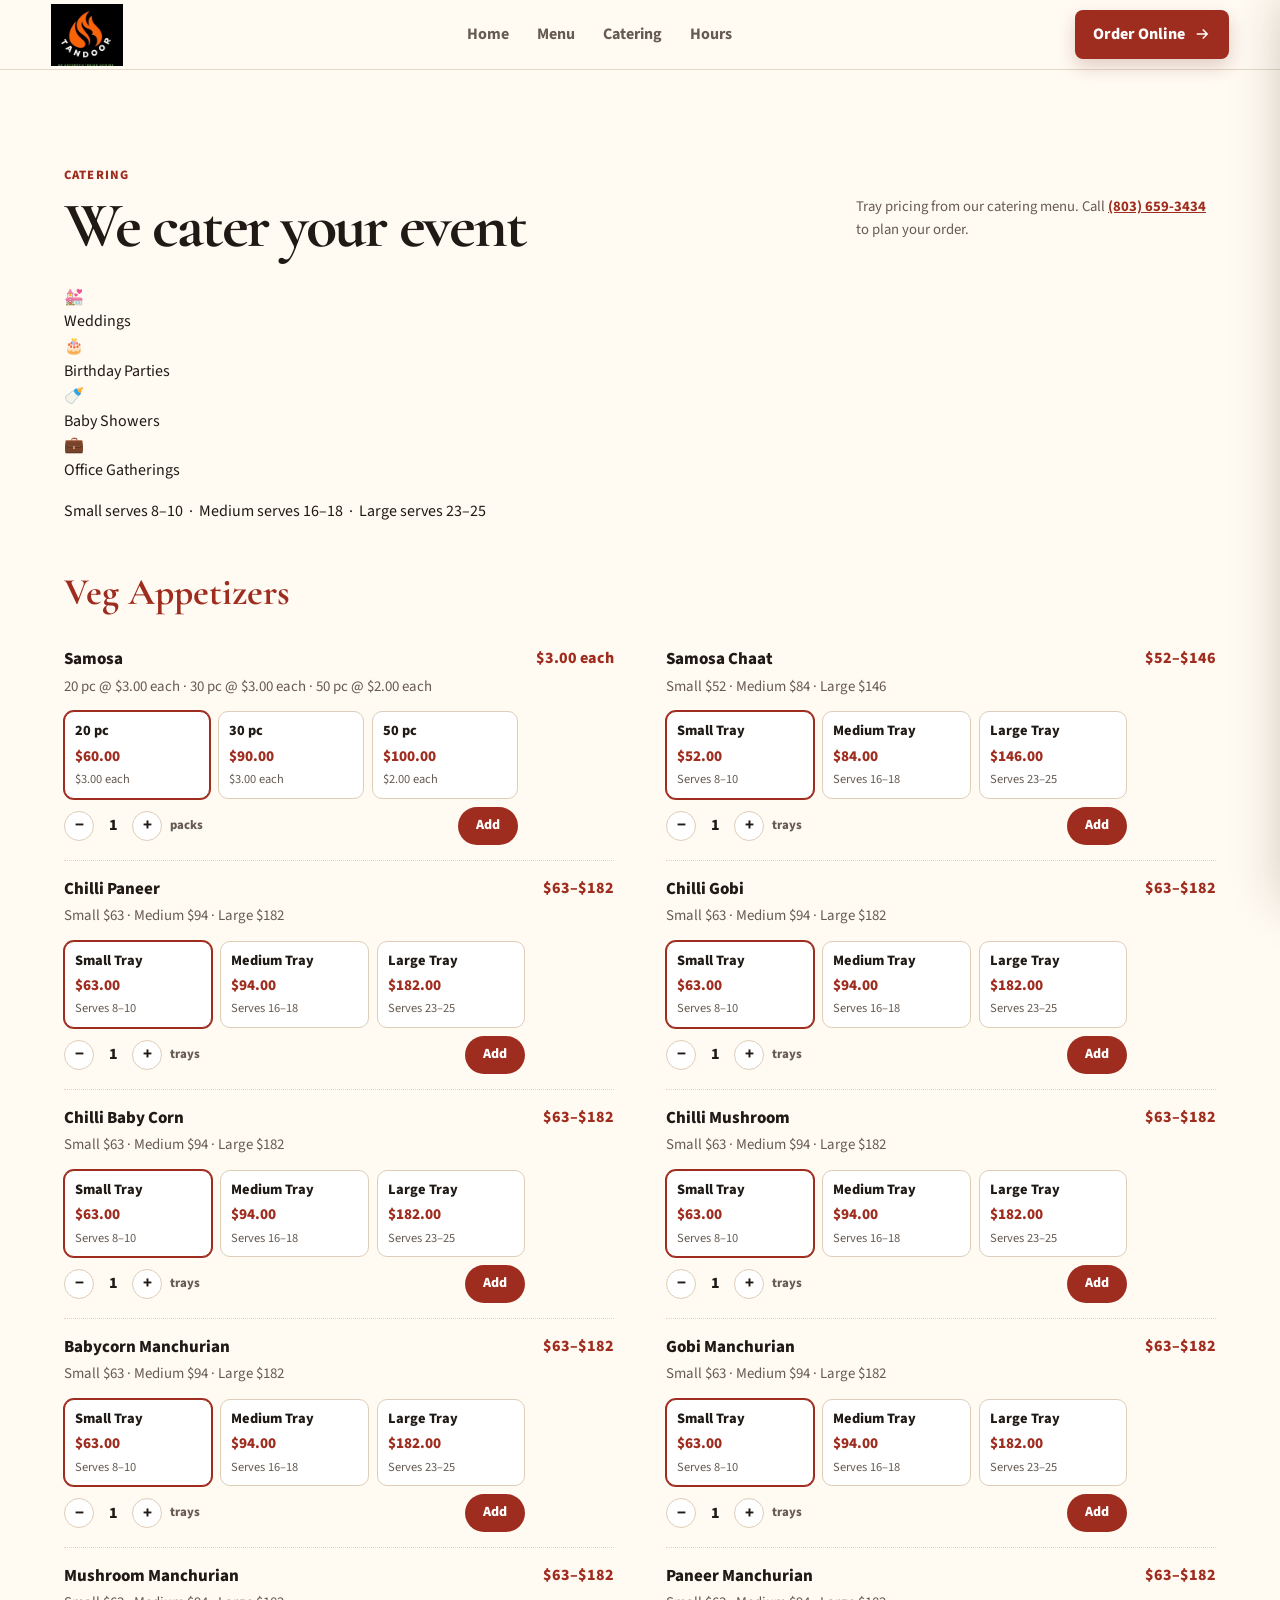
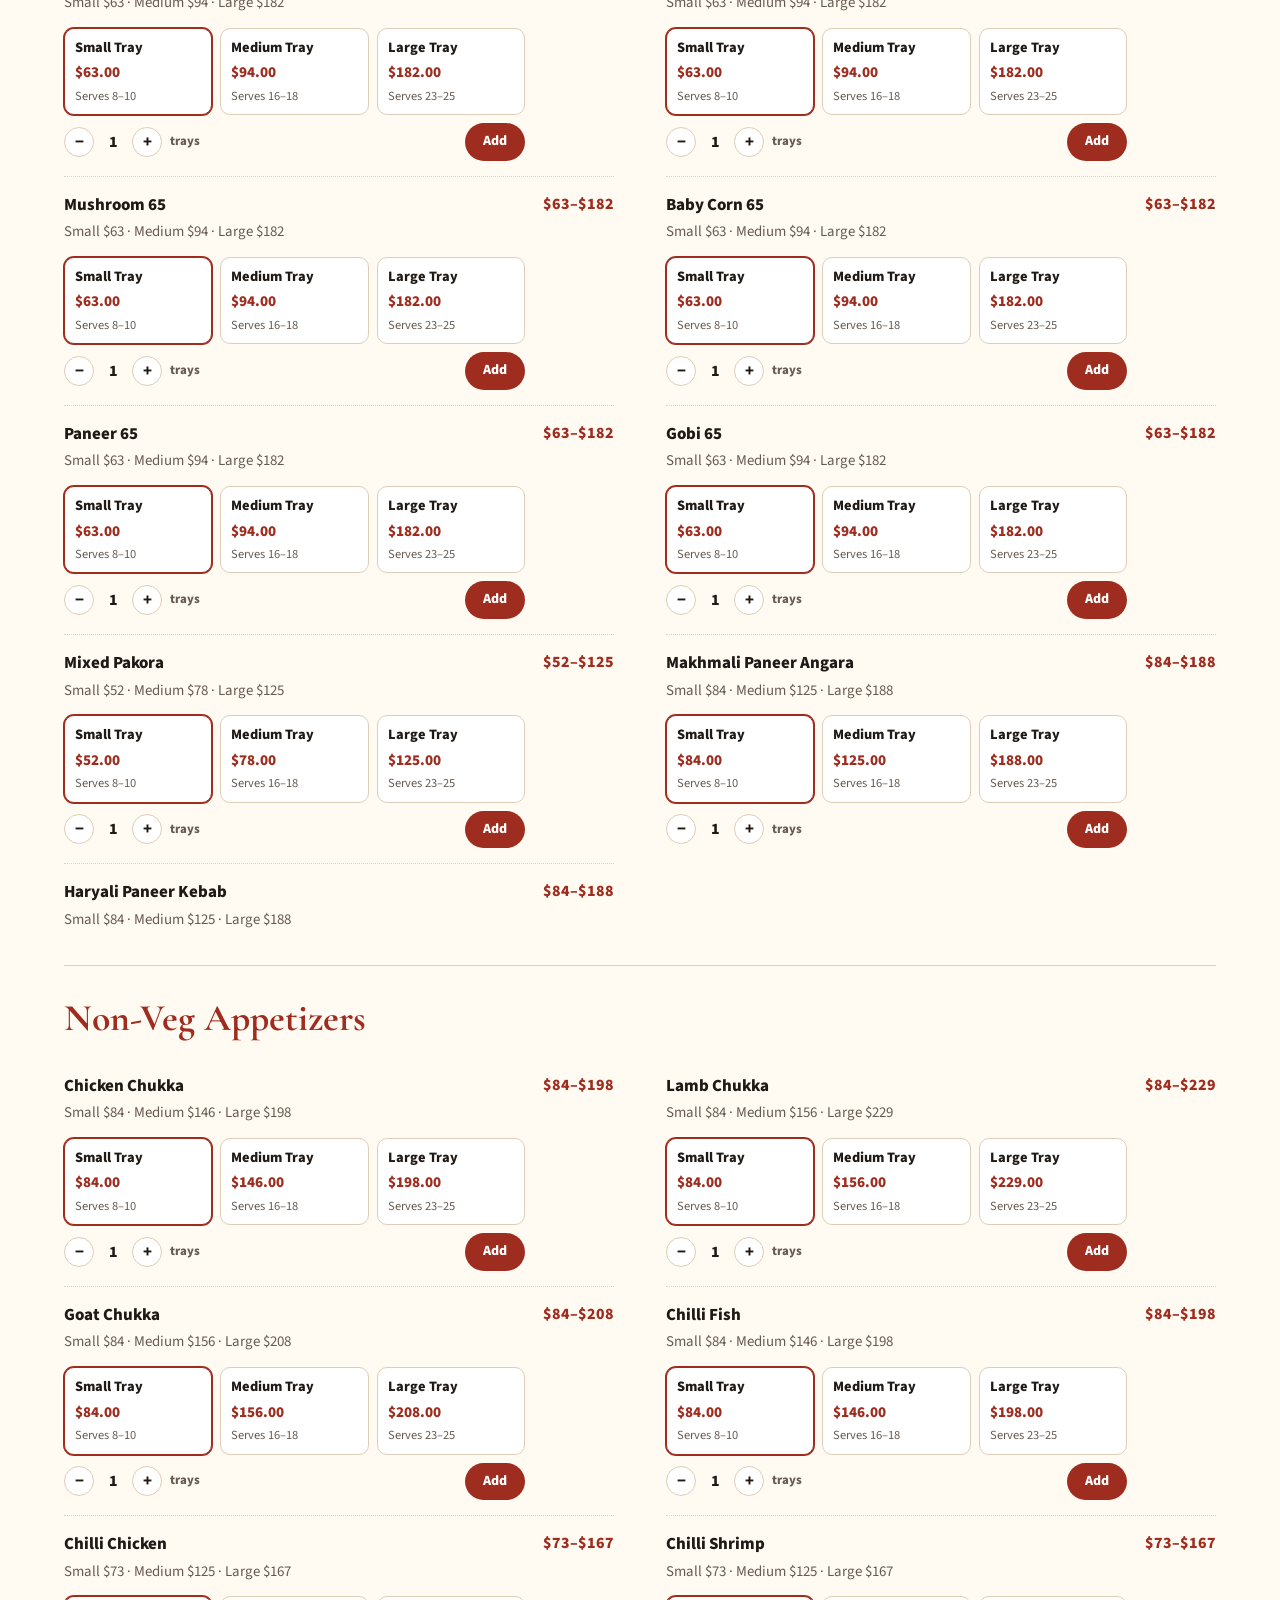
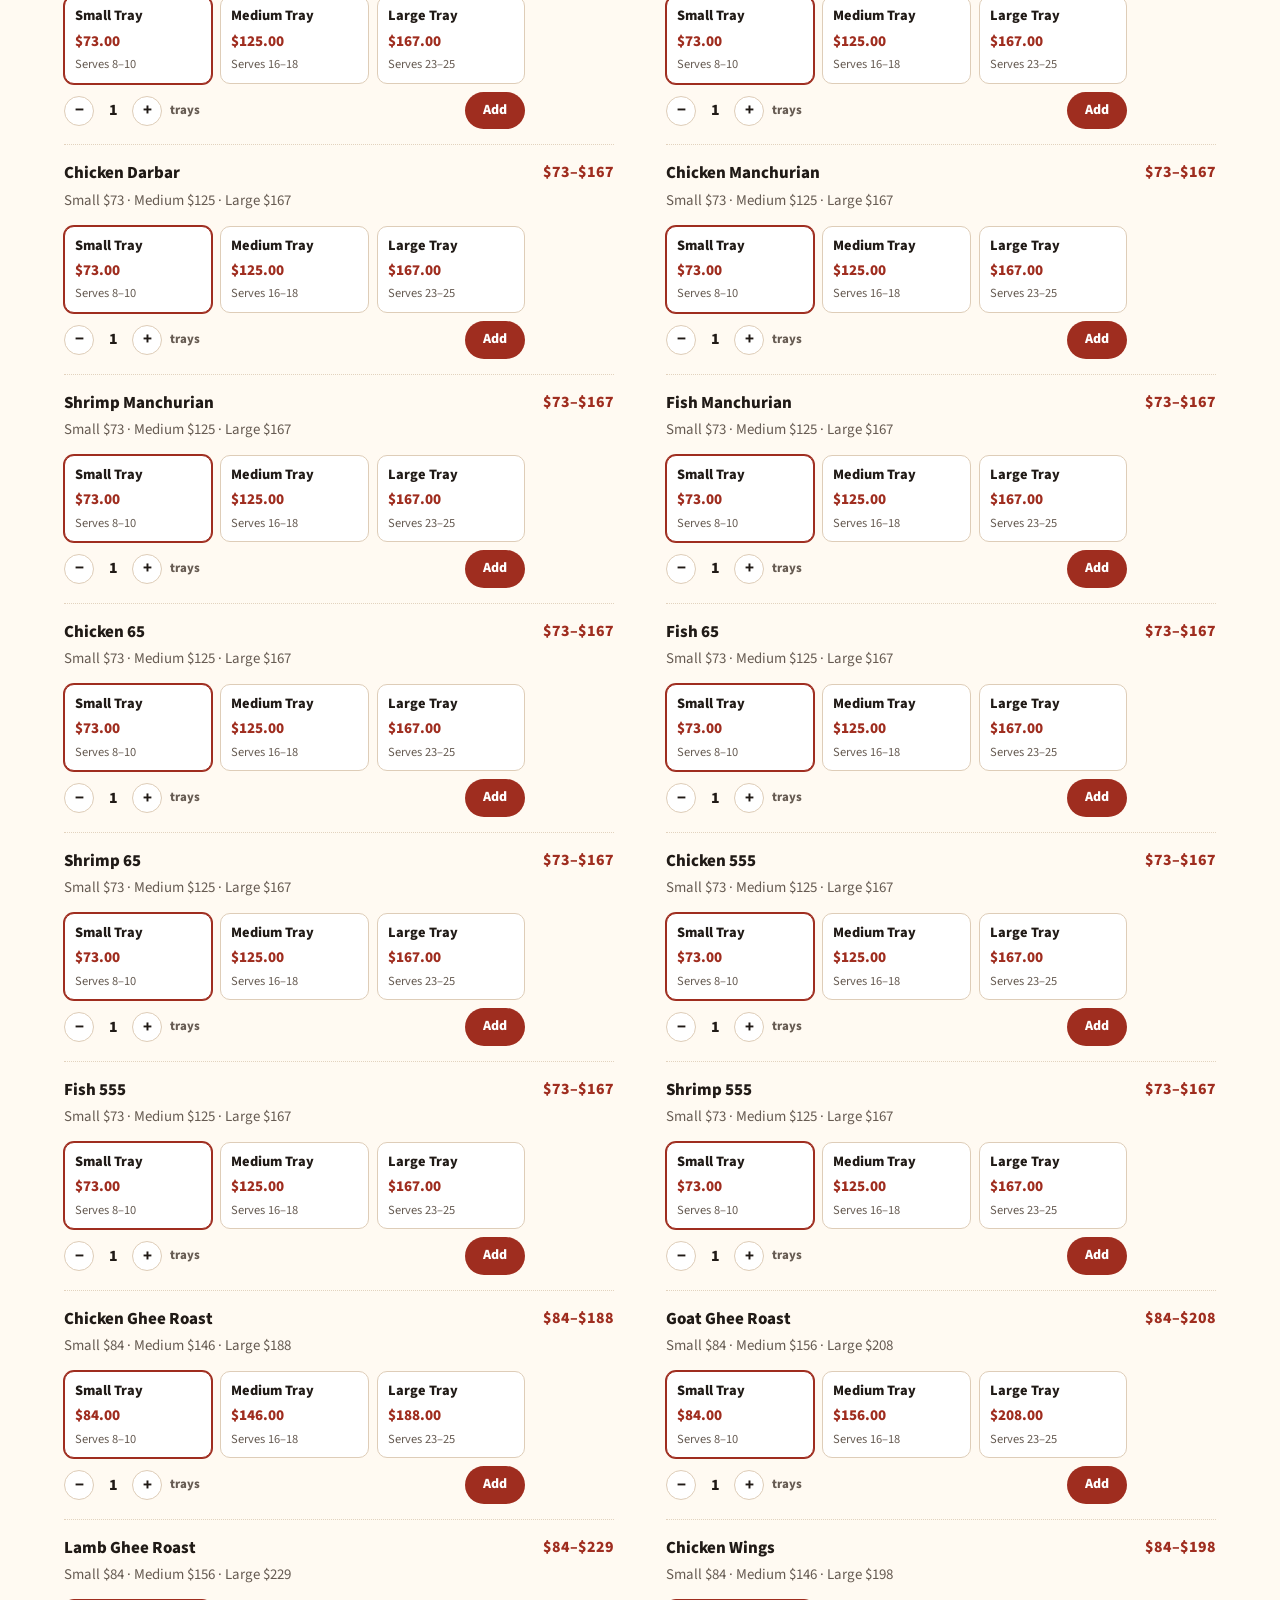
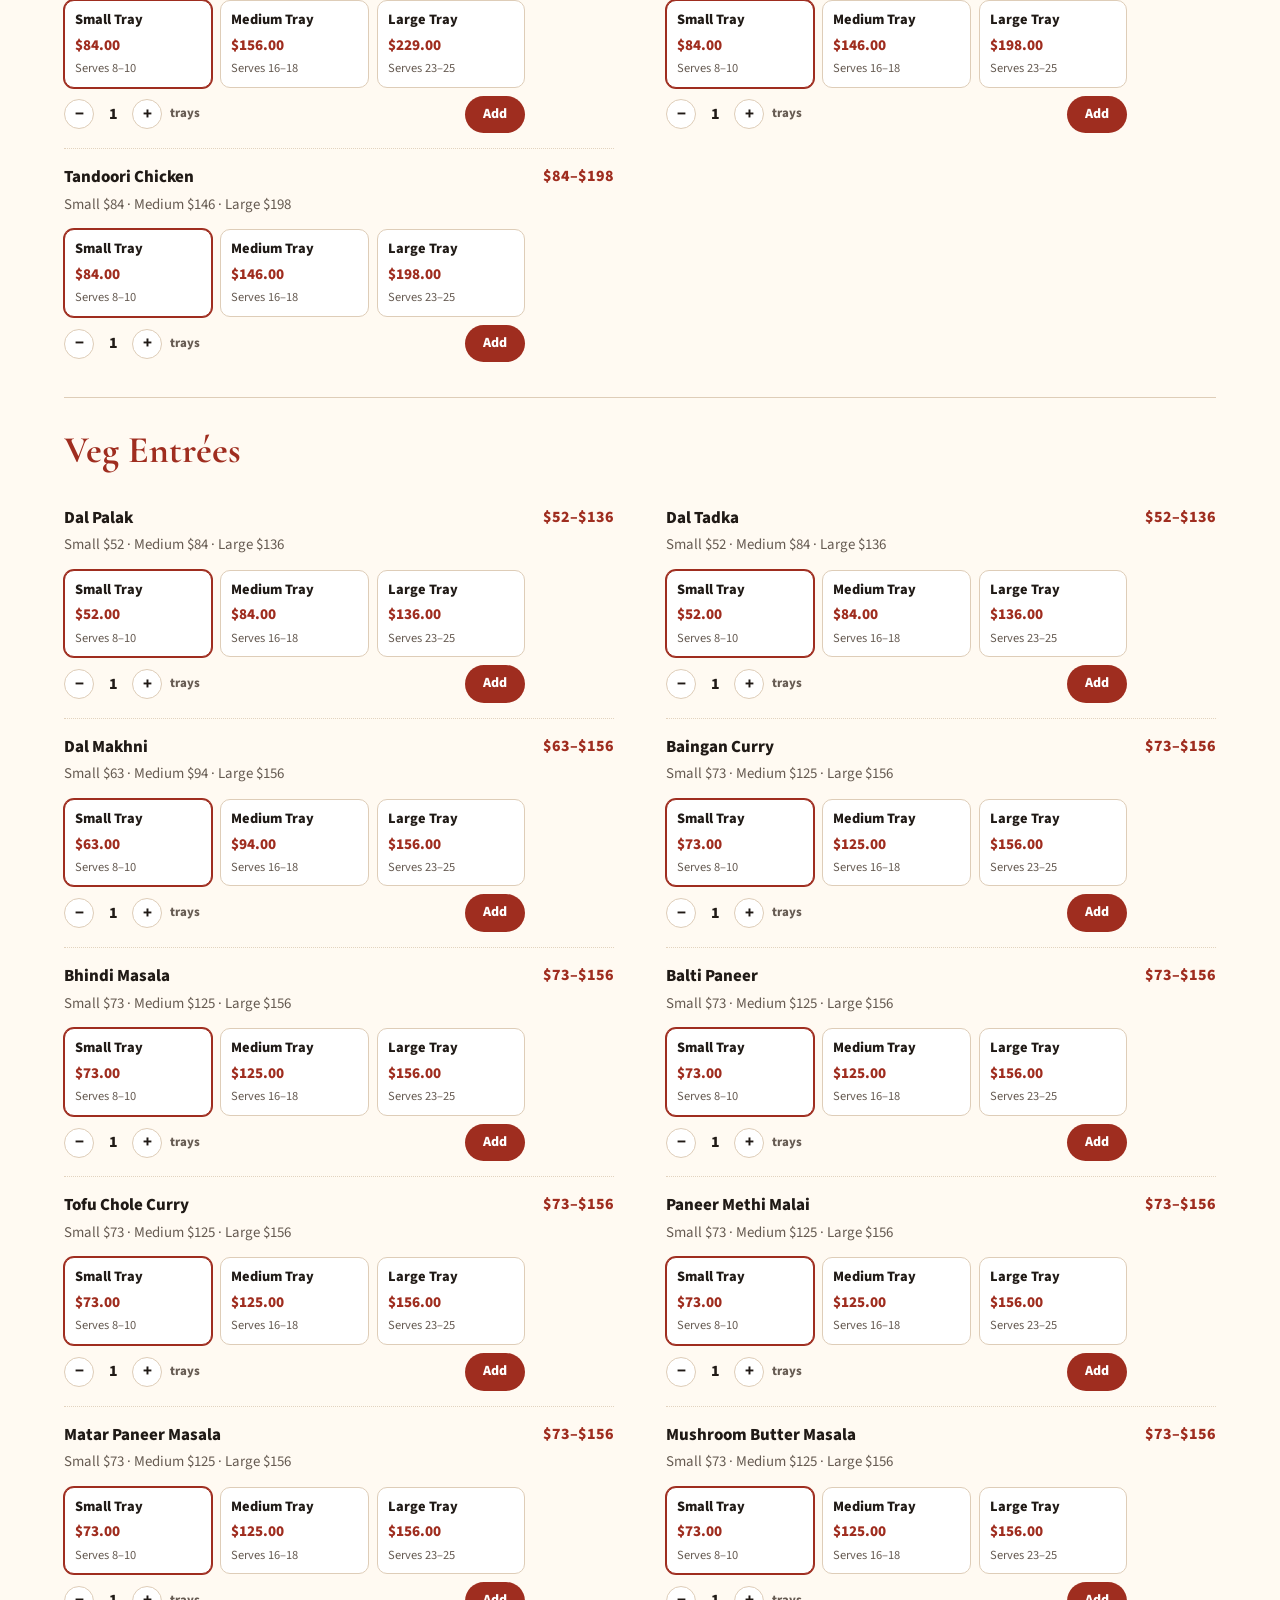
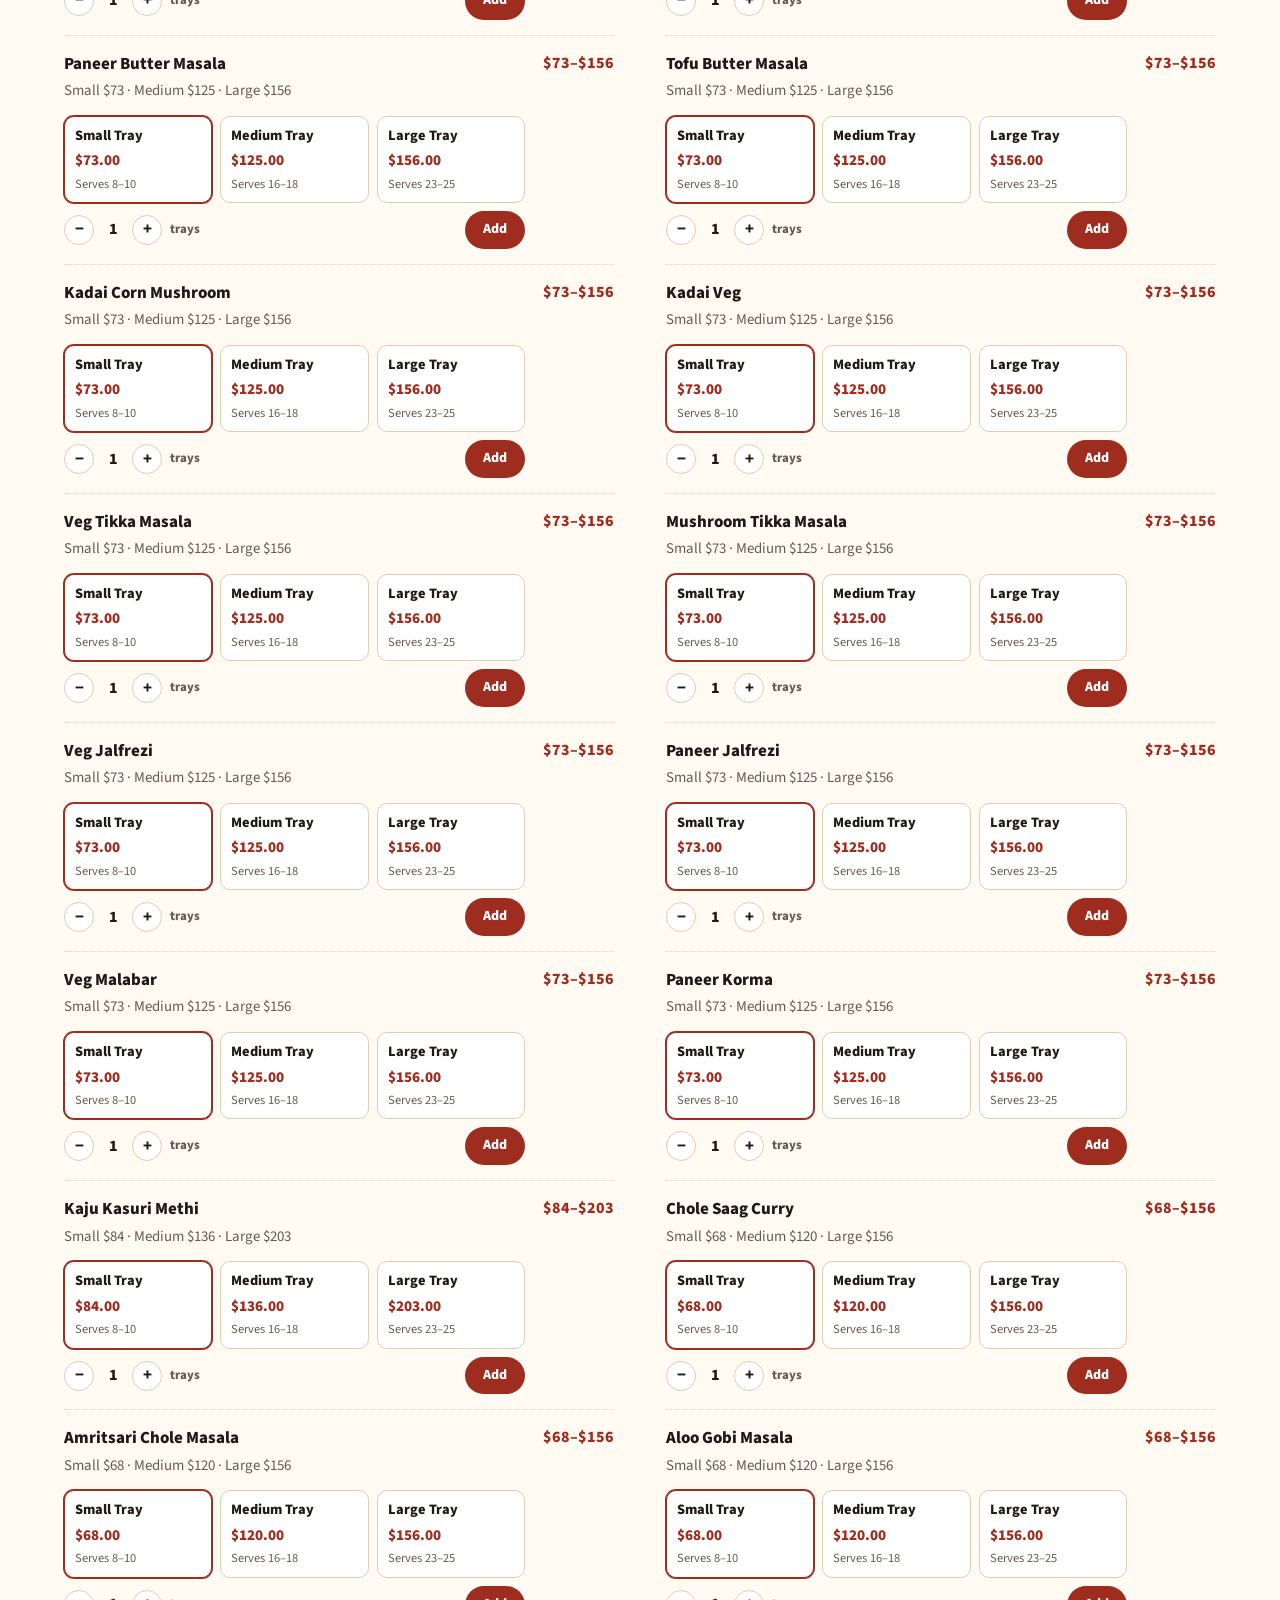
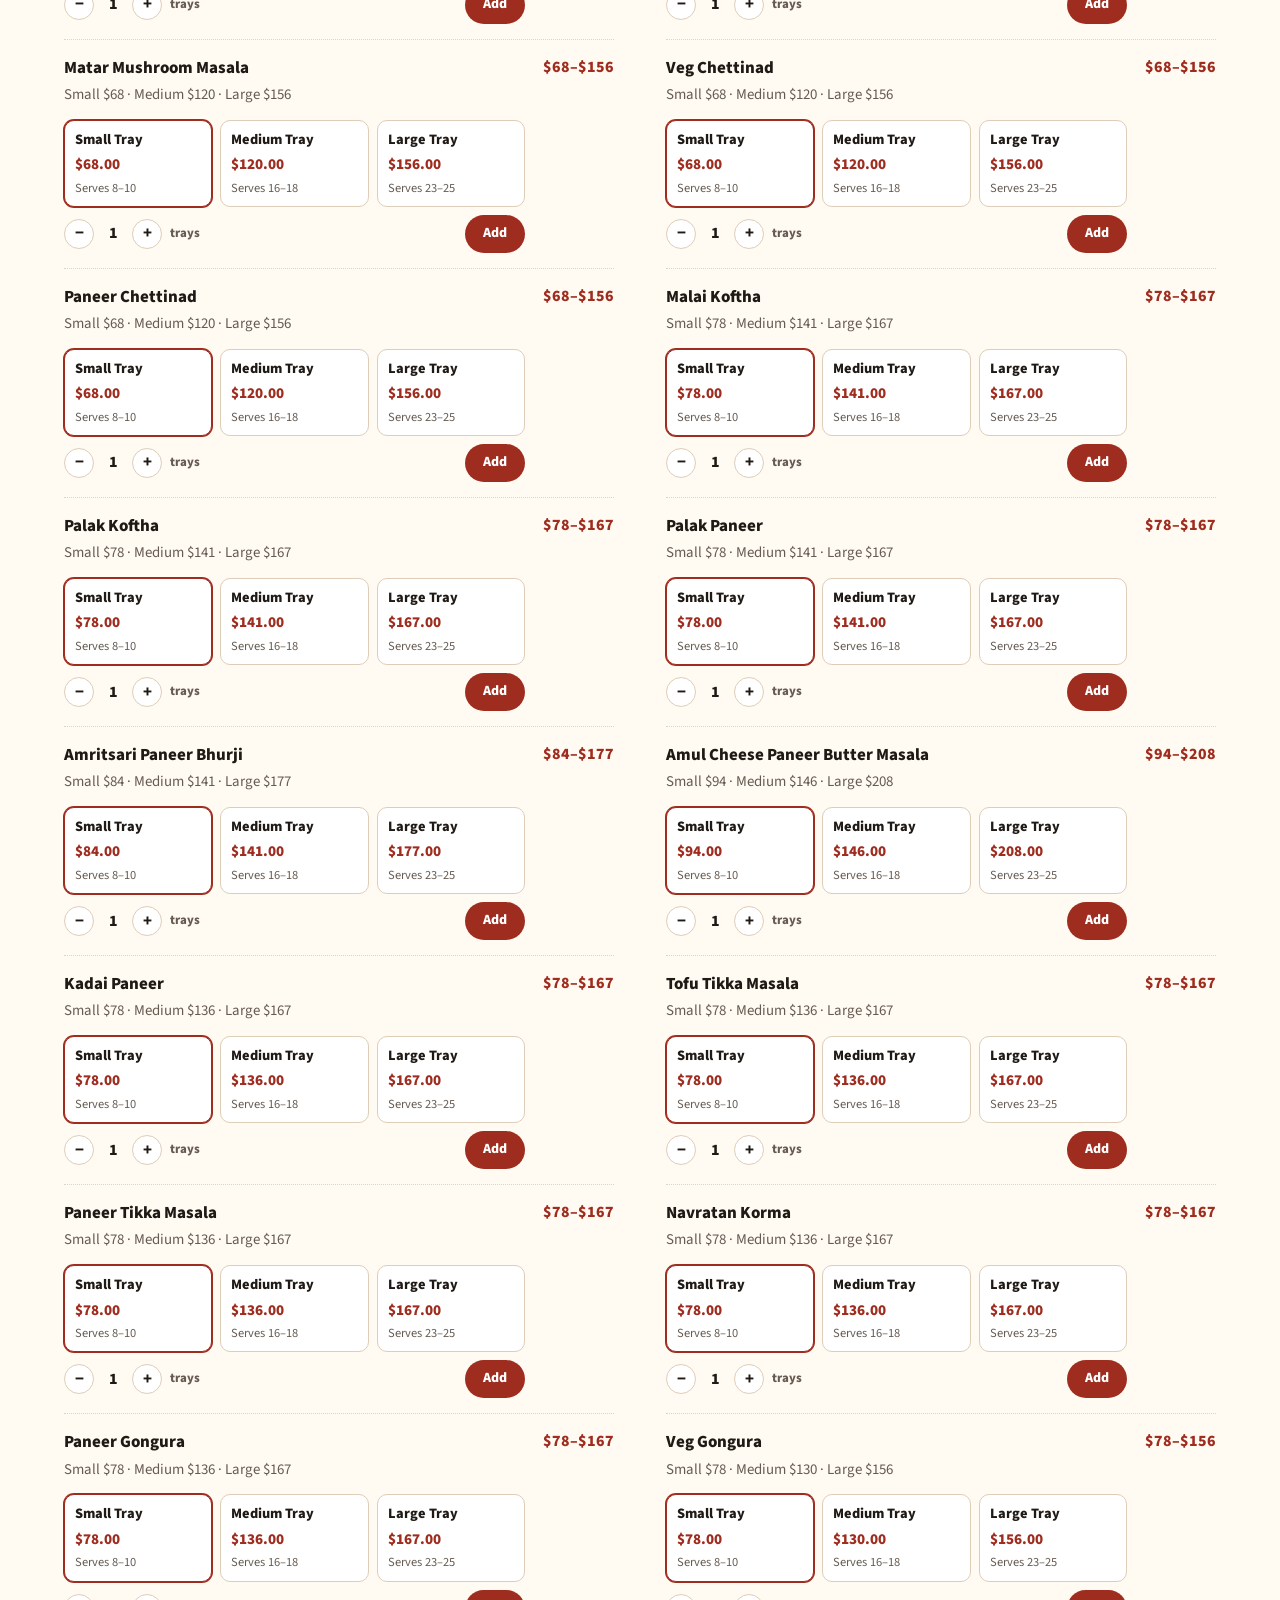
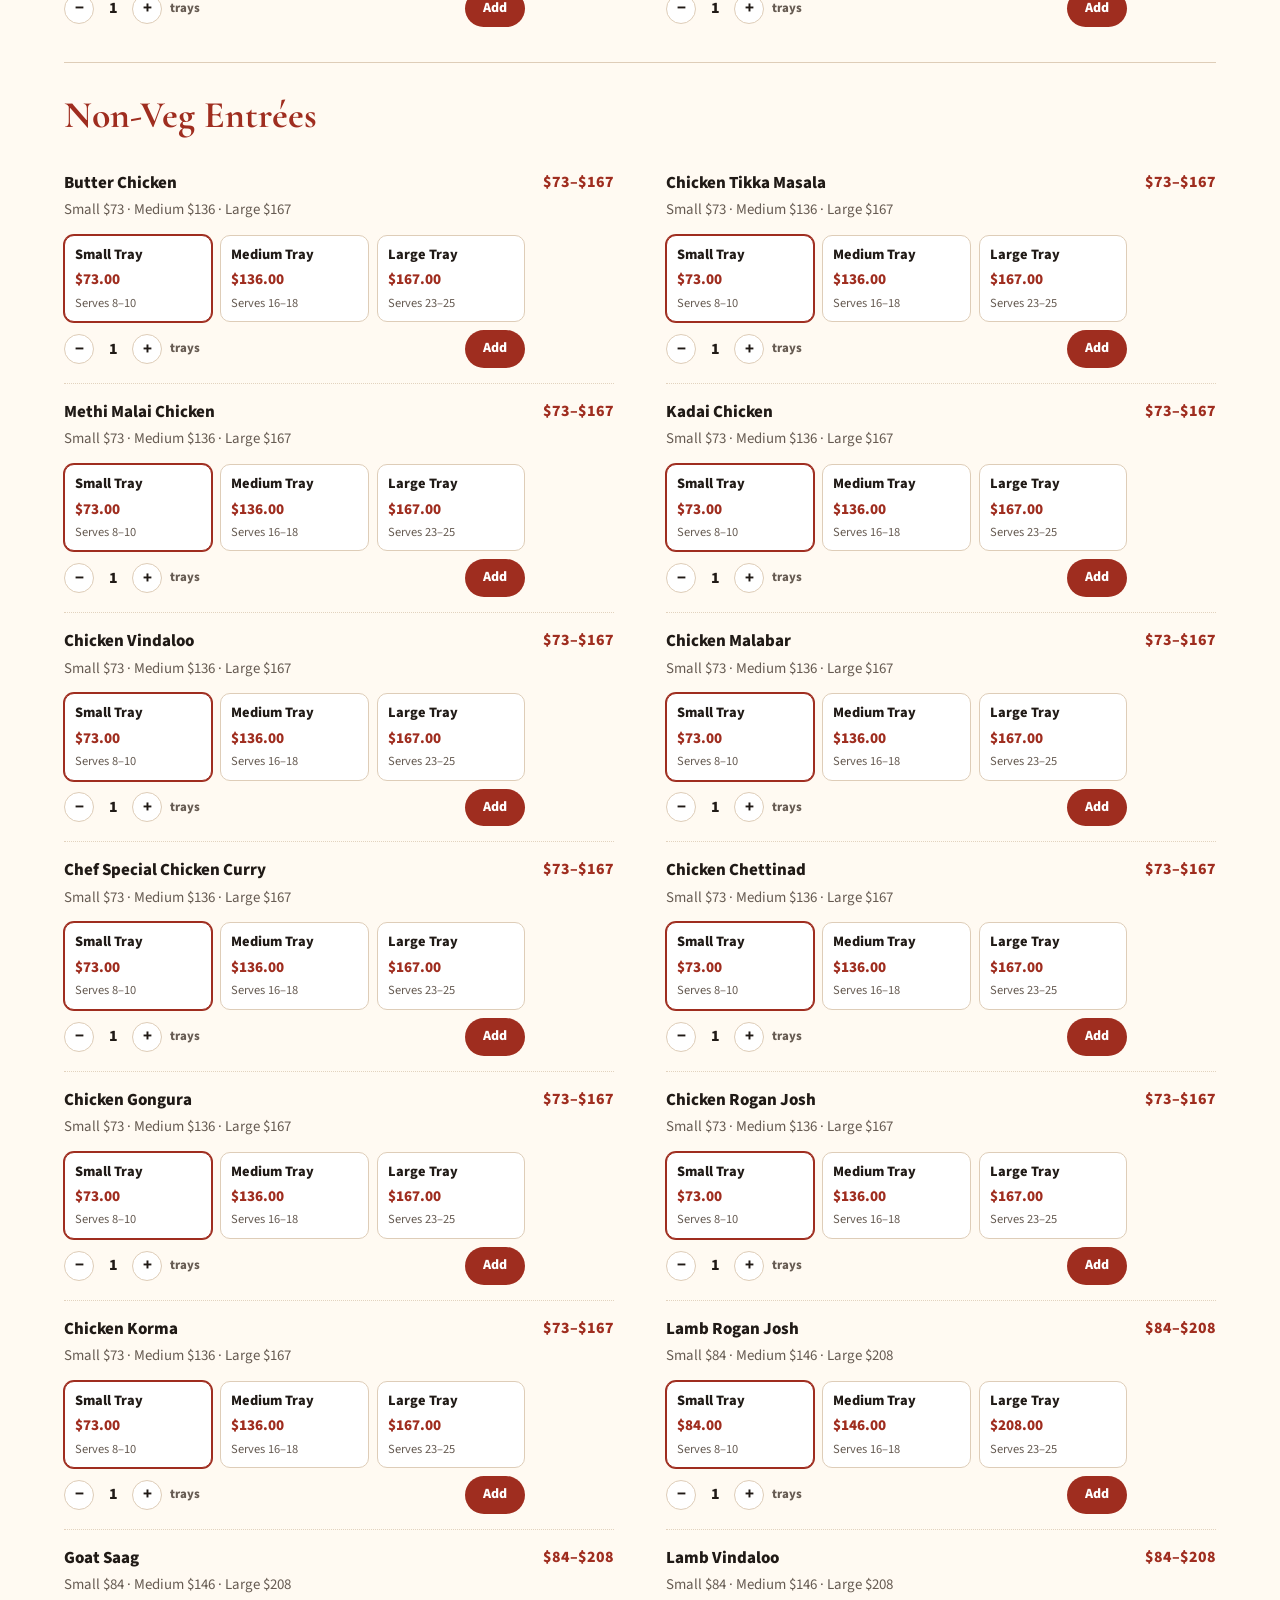
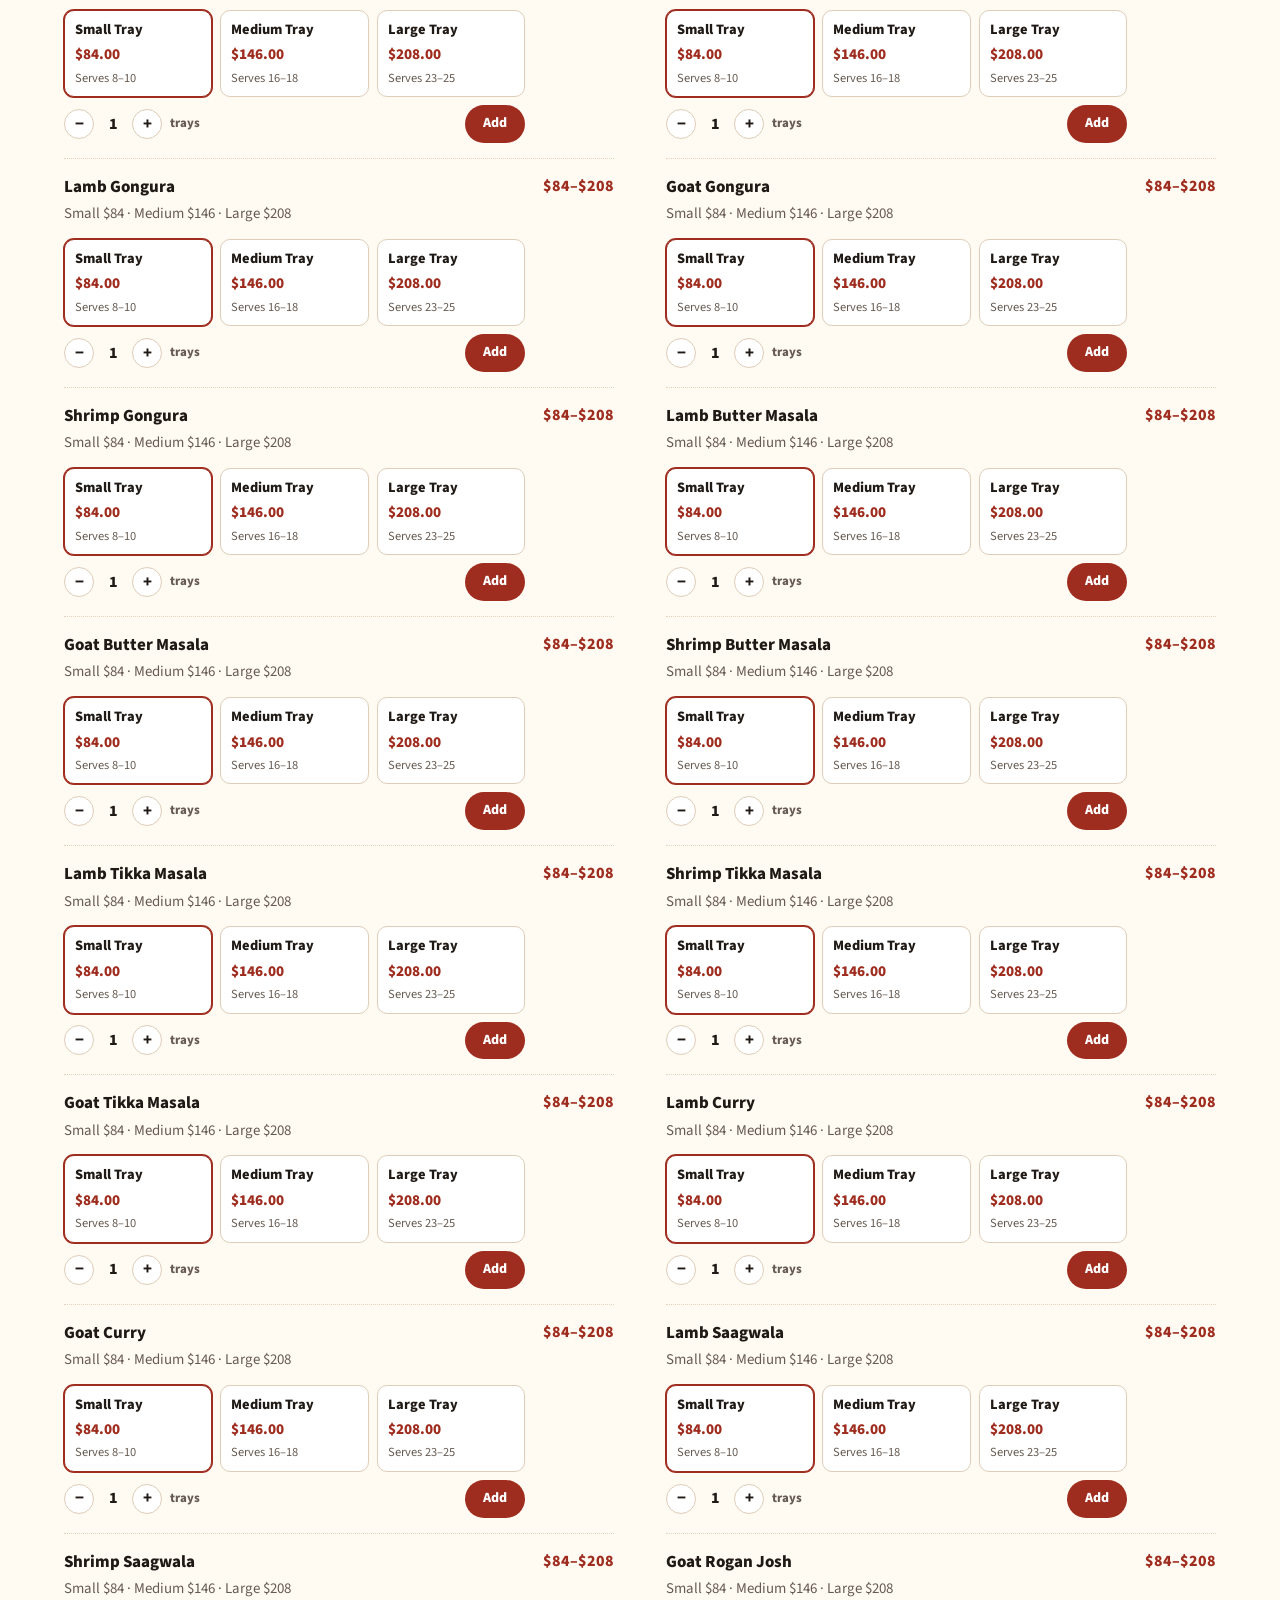
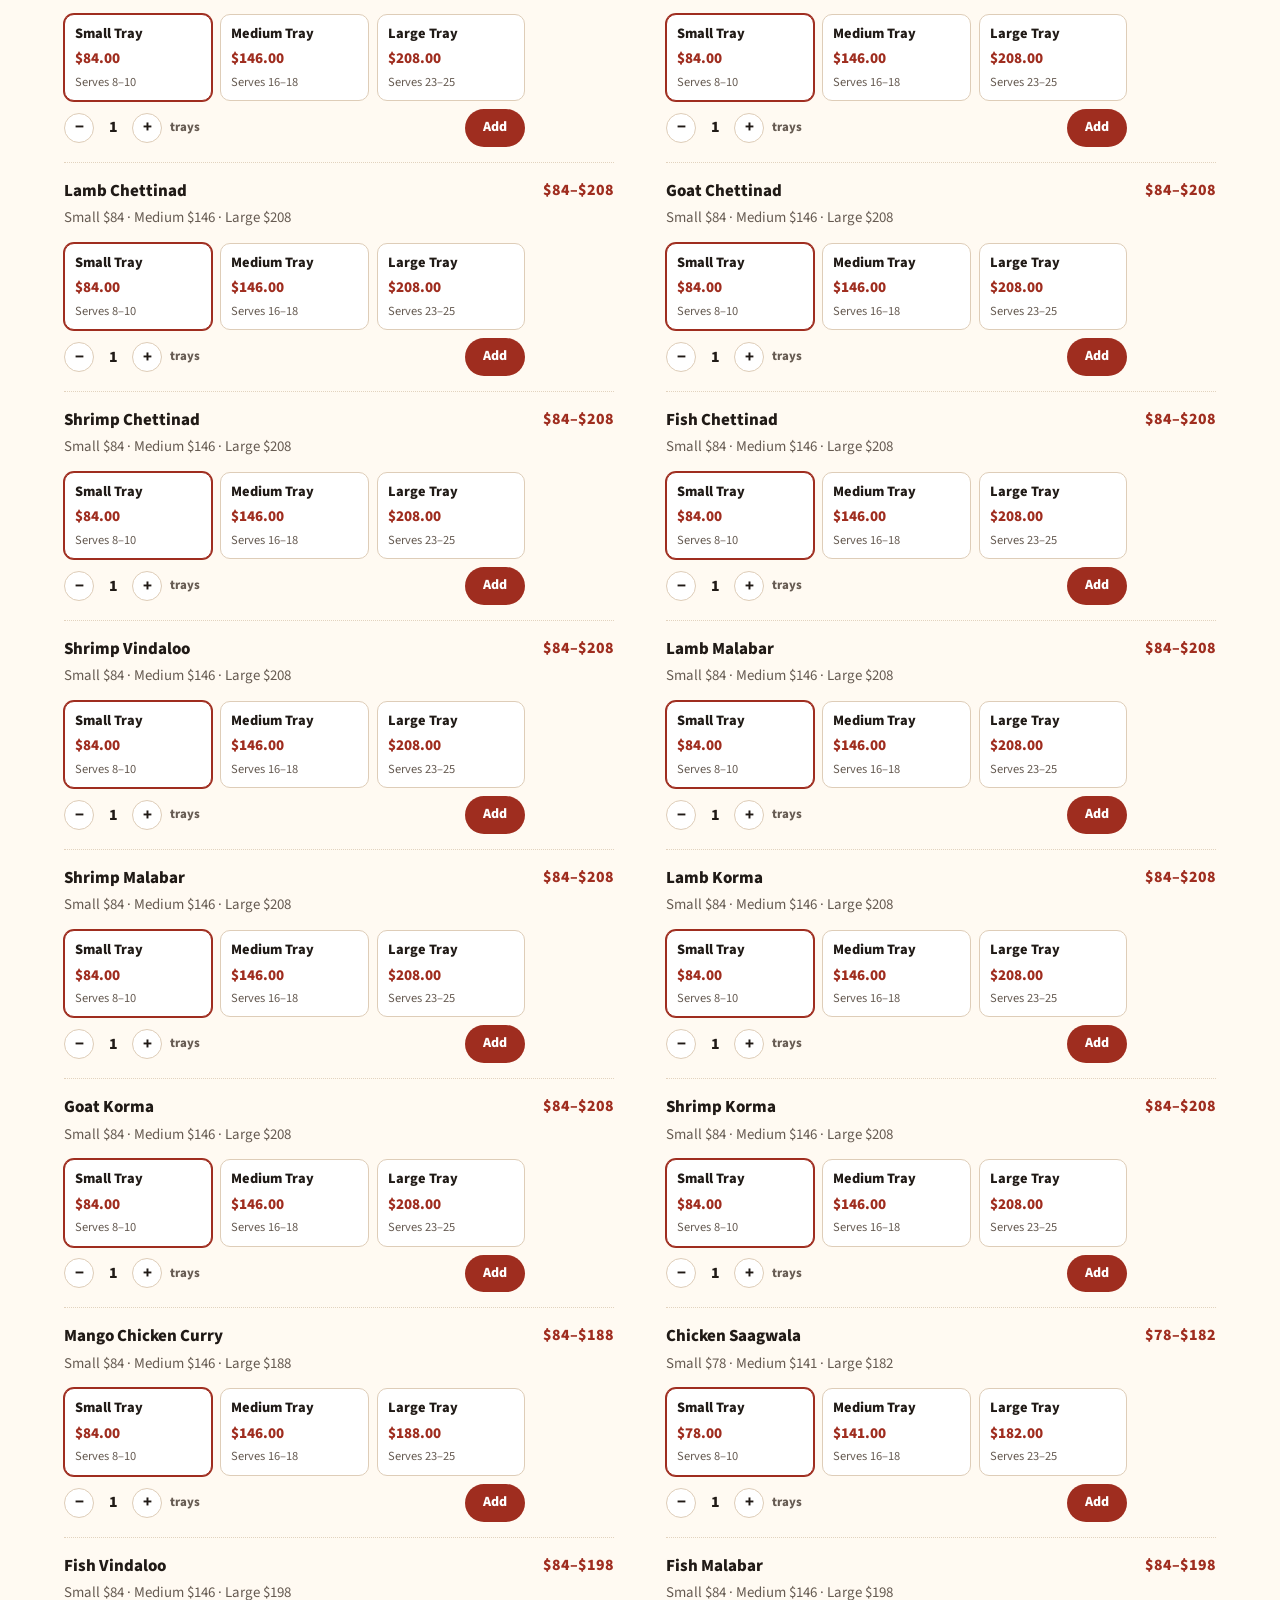
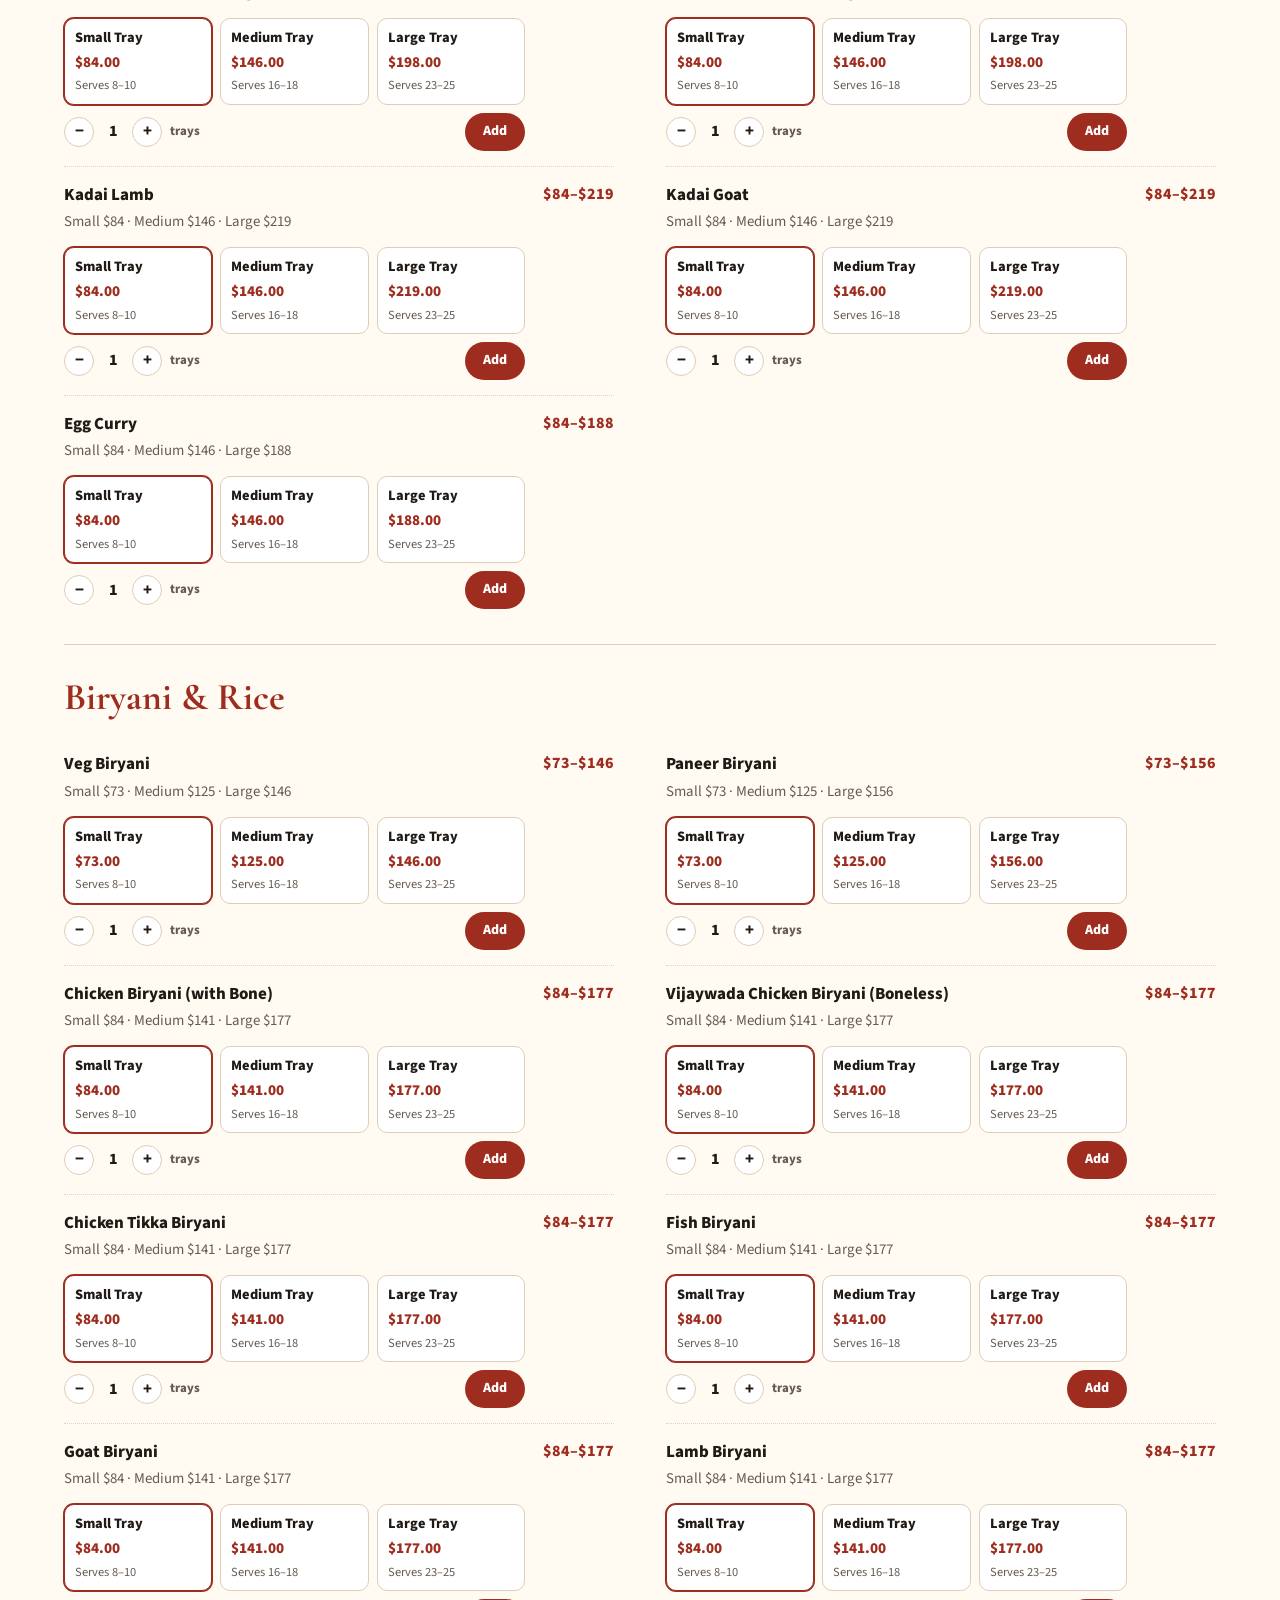
==== commit 6051a18a: "Haryali Paneer Kebab priced same as Makhmali Paneer Angara (84/125/188) with Add button" ====
--- a/catering.html
+++ b/catering.html
@@ -116,10 +116,10 @@
 <div class="dish-price">$84–$188</div>
 <div class="dish-desc">Small $84 · Medium $125 · Large $188</div>
 </article>
-<article class="dish">
+<article class="dish" data-cat-name="Haryali Paneer Kebab">
 <div class="dish-name">Haryali Paneer Kebab</div>
-<div class="dish-price">Call for price</div>
-<div class="dish-desc">Call (803) 659-3434 for pricing</div>
+<div class="dish-price">$84–$188</div>
+<div class="dish-desc">Small $84 · Medium $125 · Large $188</div>
 </article>
 </div></section>
 <section class="menu-category"><h3>Non-Veg Appetizers</h3>
--- a/order.css
+++ b/order.css
@@ -43,7 +43,7 @@
 .t-fulfill label{flex:1;border:1px solid var(--line);border-radius:10px;padding:12px;text-align:center;cursor:pointer;
   font-weight:800;background:var(--surface)}
 .t-fulfill input{position:absolute;opacity:0;pointer-events:none}
-.t-fulfill label.sel{border-color:var(--red);background:#fff;box-shadow:0 0 0 1px var(--red)}
+.t-fulfill label.sel{border-color:var(--red);background:#fff;color:#201a16;box-shadow:0 0 0 1px var(--red)}
 .t-iframe-box{border:1px solid var(--line);border-radius:8px;background:var(--surface);padding:11px 12px;min-height:48px;box-sizing:border-box}
 .t-iframe-box iframe{width:100%!important}
 .t-err{background:#fdeceb;border:1px solid #f3b7ac;color:#8c2318;border-radius:8px;padding:10px 12px;margin:0 0 12px;font-size:.92rem}
@@ -100,7 +100,8 @@
 .t-cat-opt .t-cat-size { font-weight: 800; font-size: .9rem; }
 .t-cat-opt .t-cat-price { font-weight: 800; font-size: .95rem; color: var(--red); }
 .t-cat-opt .t-cat-serves { font-size: .78rem; color: var(--muted); }
-.t-cat-opt.sel { border-color: var(--red); box-shadow: 0 0 0 1px var(--red); background: #fff; }
+.t-cat-opt.sel { border-color: var(--red); box-shadow: 0 0 0 1px var(--red); background: #fff; color: #201a16; }
+.t-cat-opt.sel .t-cat-serves { color: #665b52; }
 .t-cat-eachinfo { font-weight: 800; font-size: .95rem; color: var(--ink); margin: 8px 0 4px; }
 .t-cat-addrow { display: flex; align-items: center; justify-content: space-between; gap: 10px; margin-top: 8px; }
 .t-cat-addrow .add-btn { margin-top: 0; }
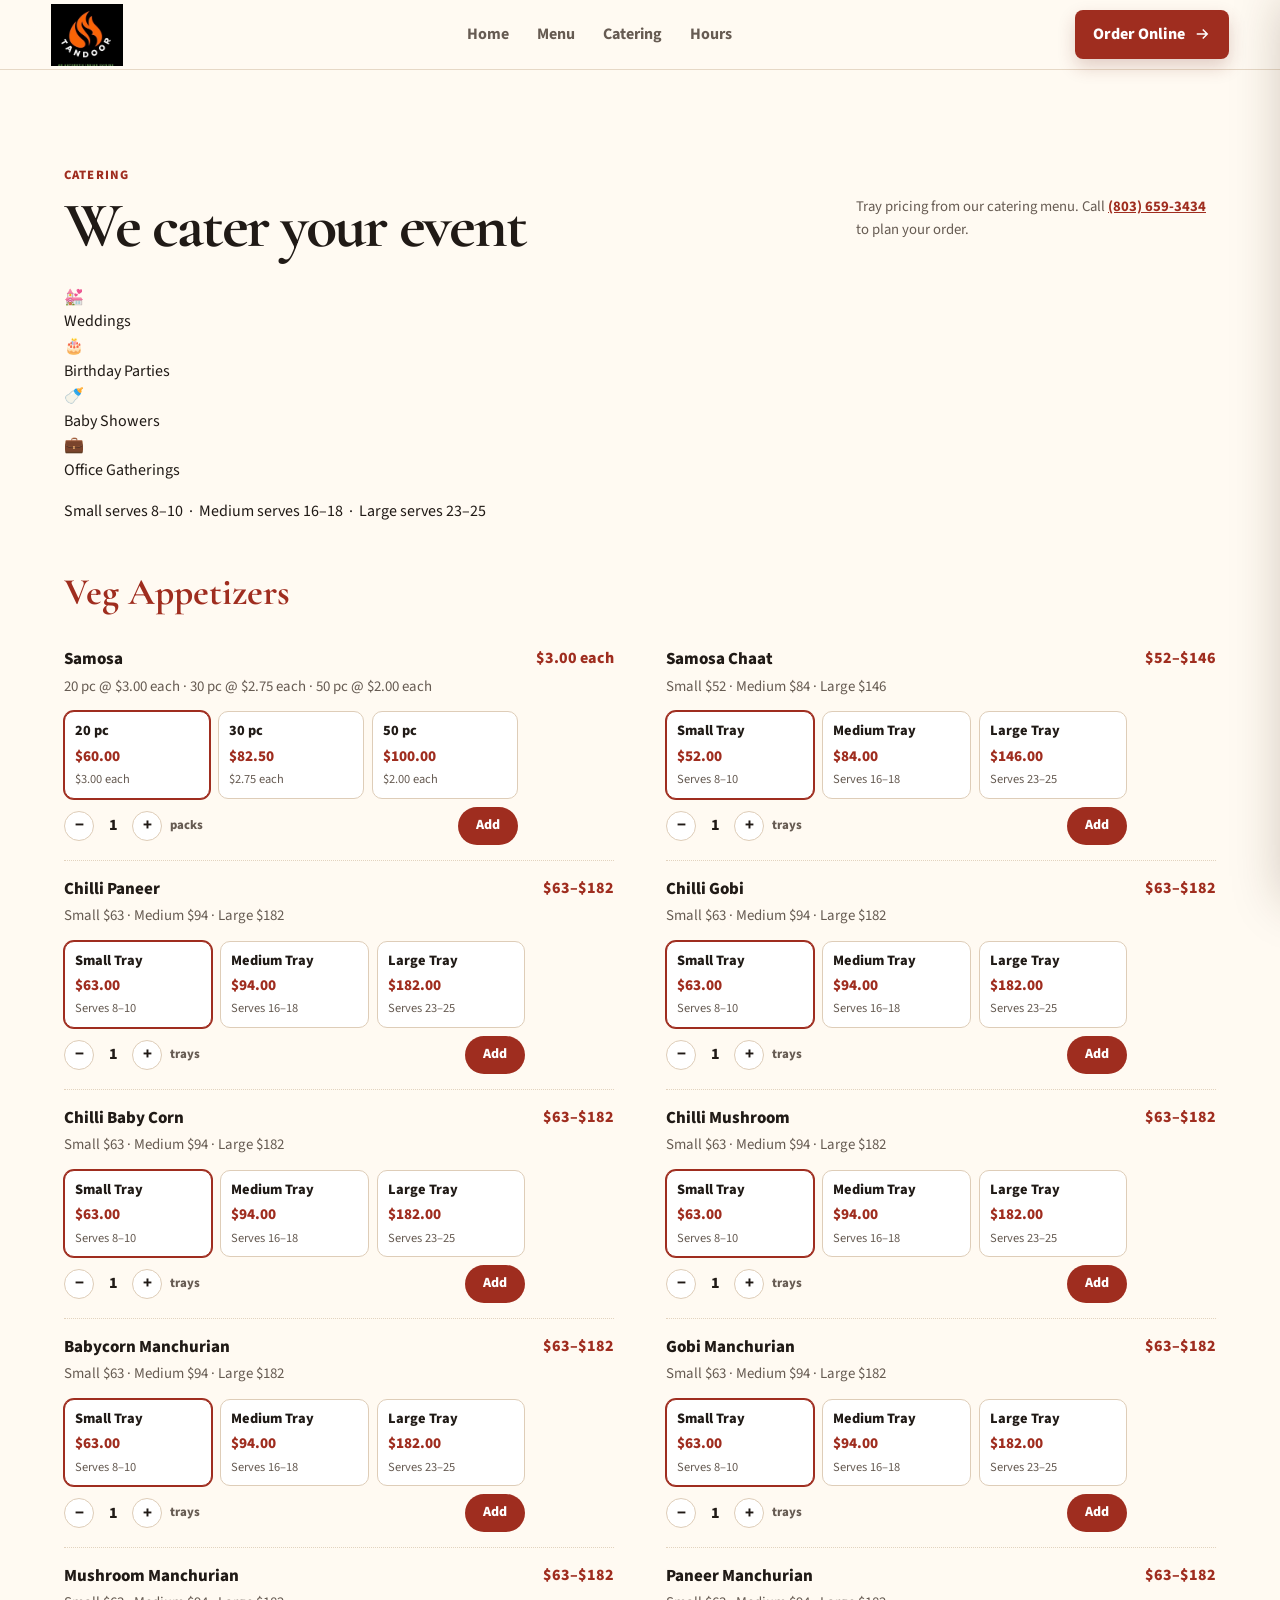
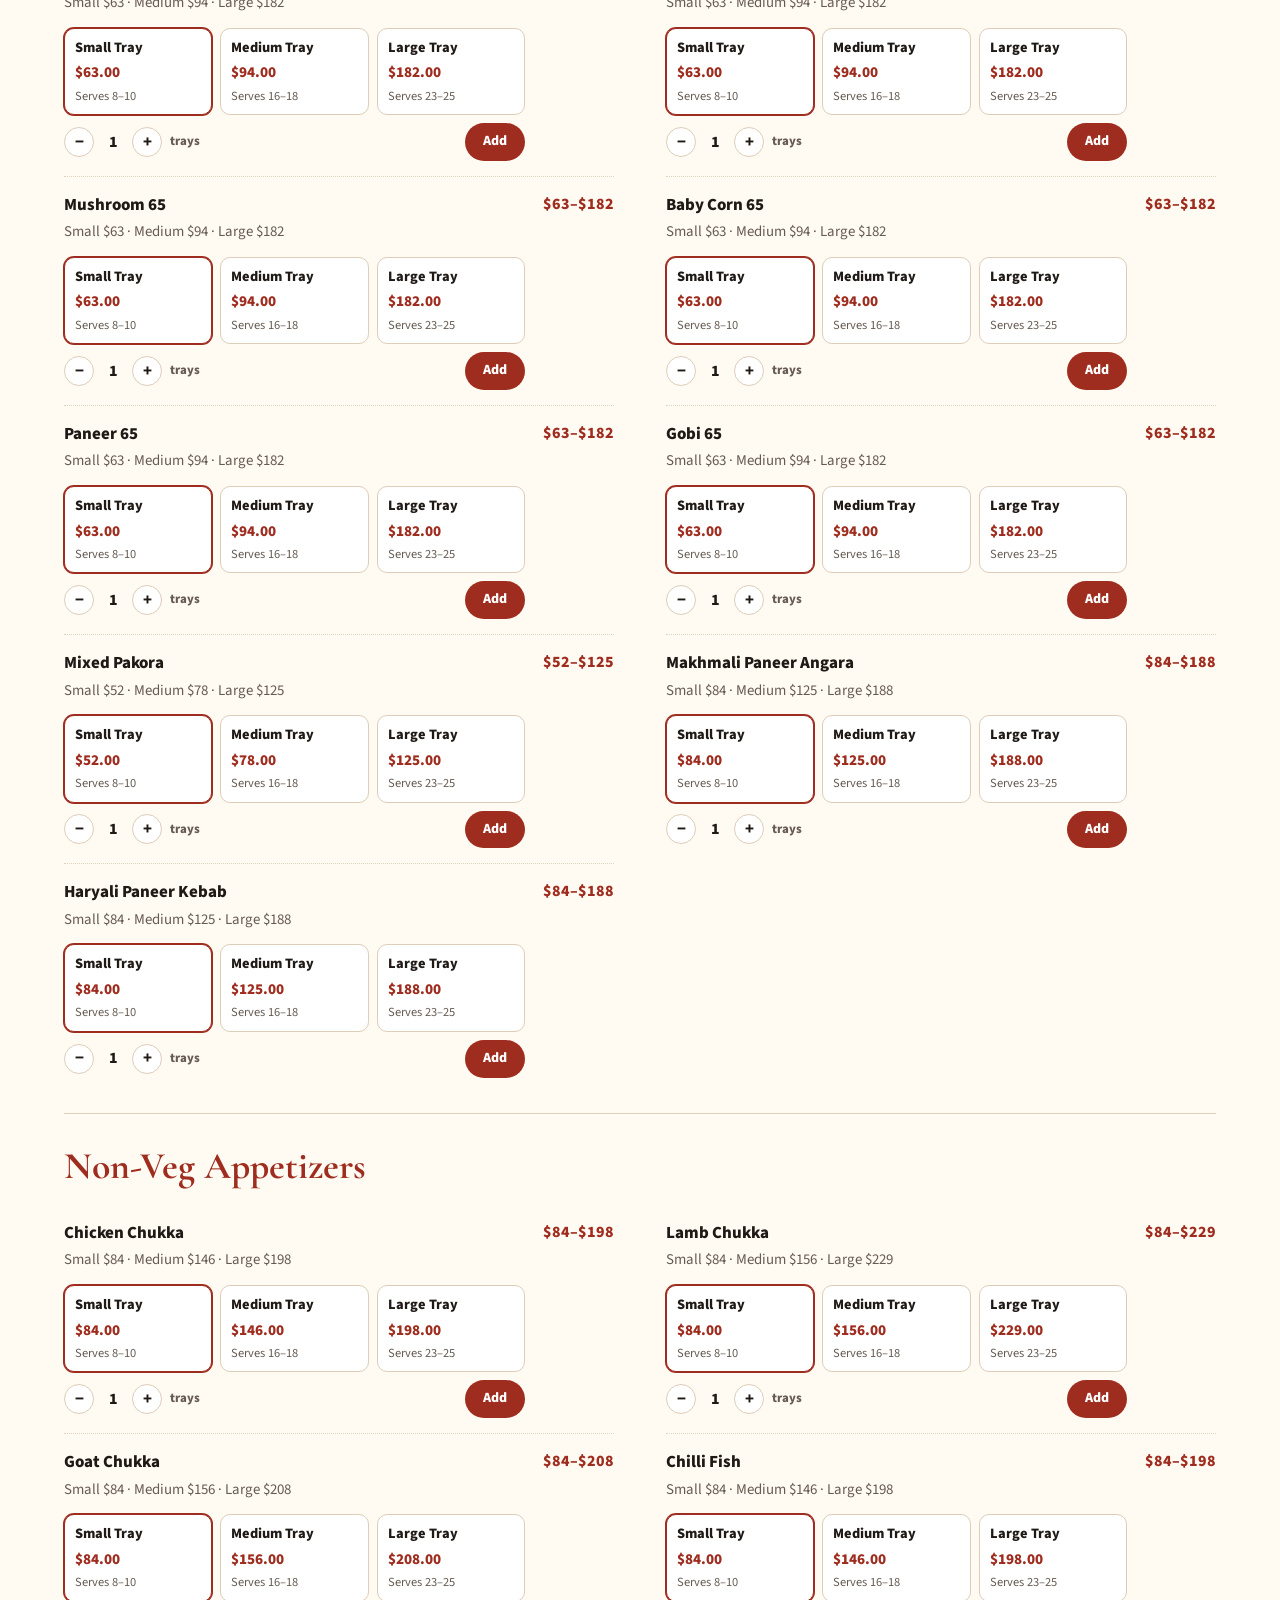
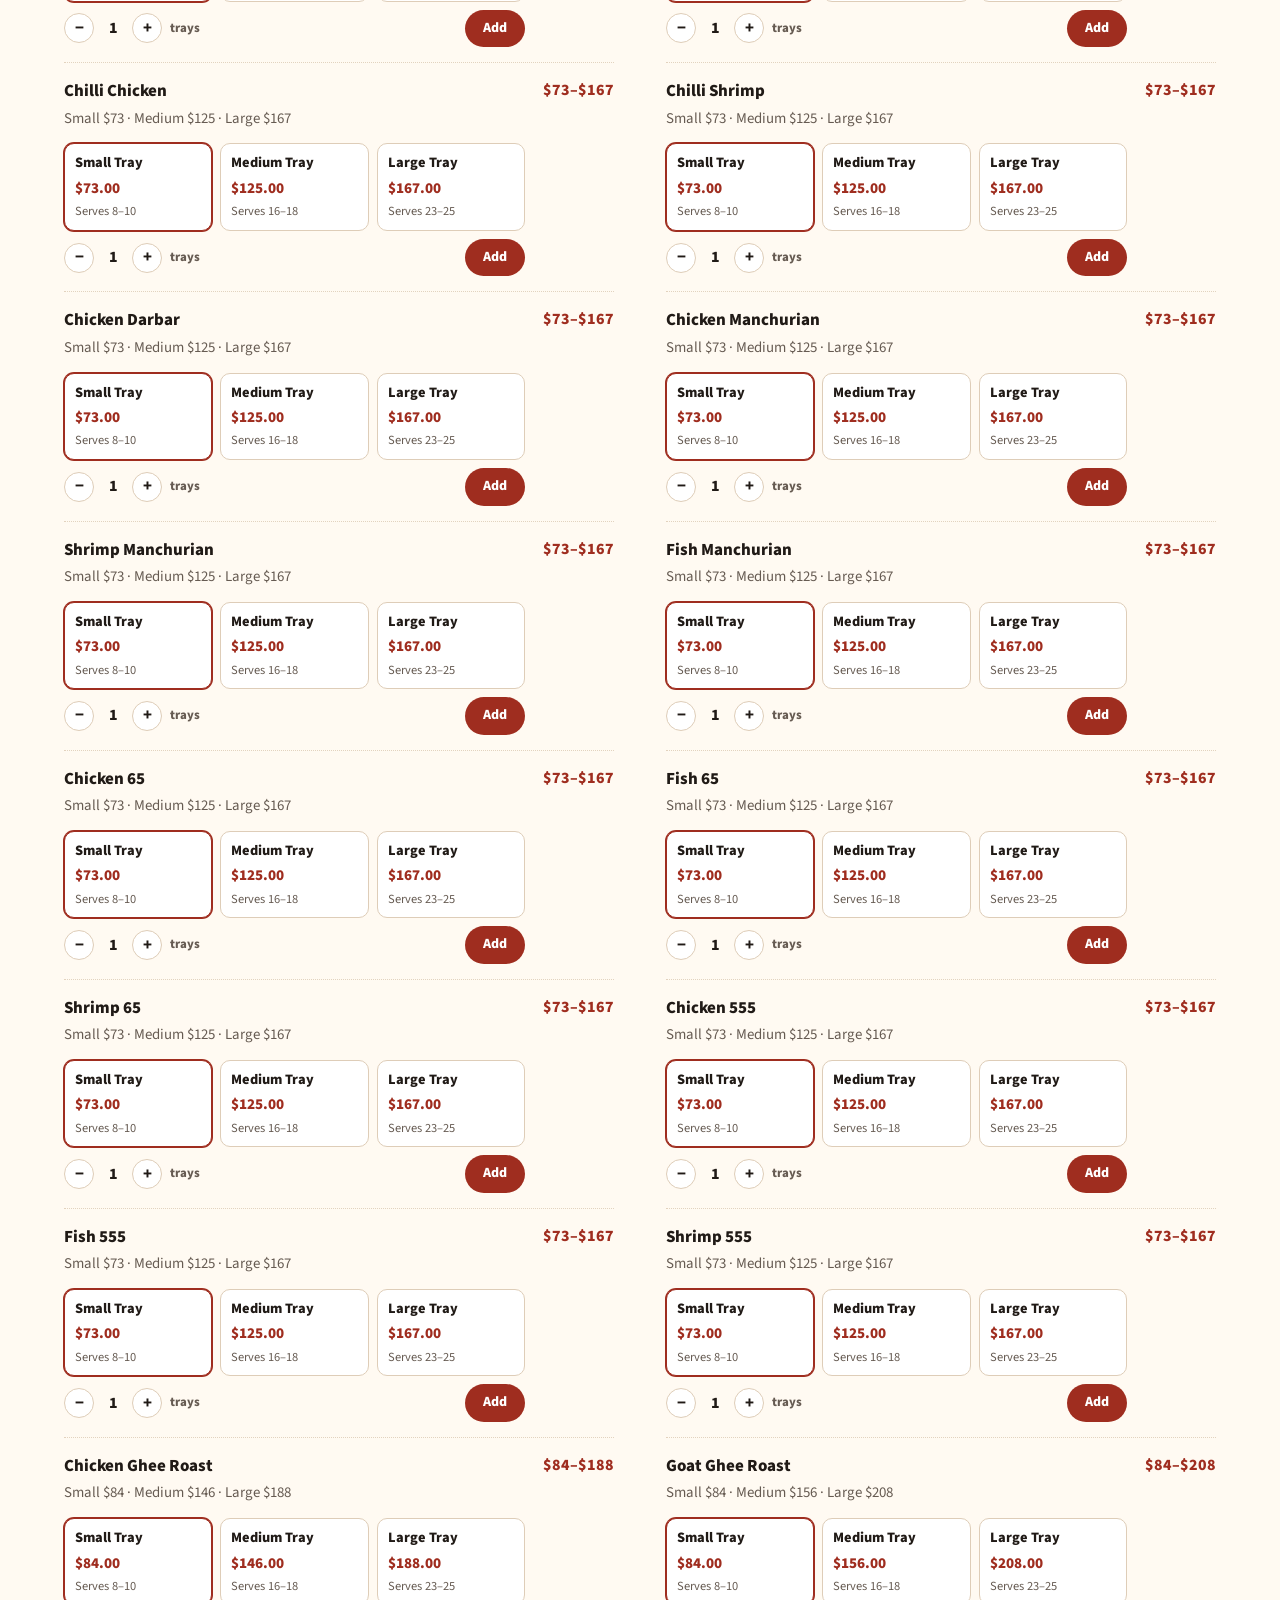
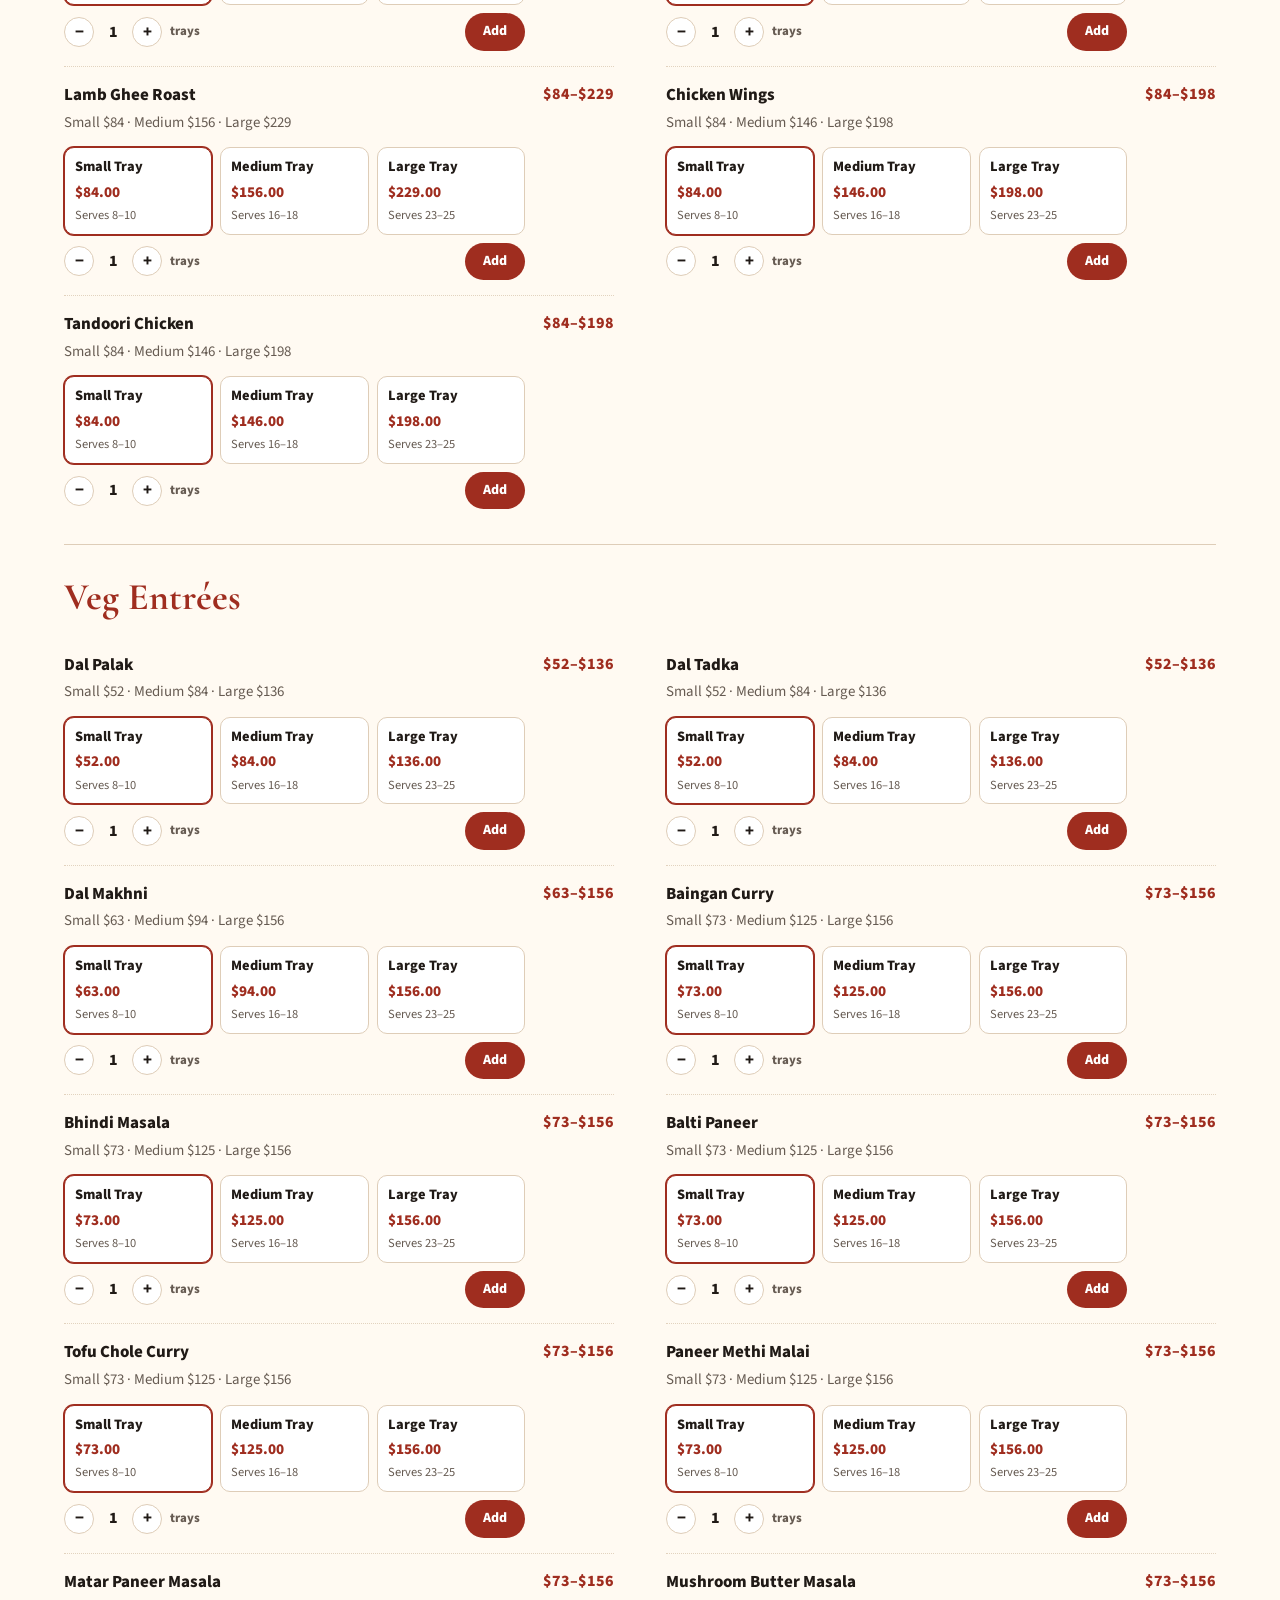
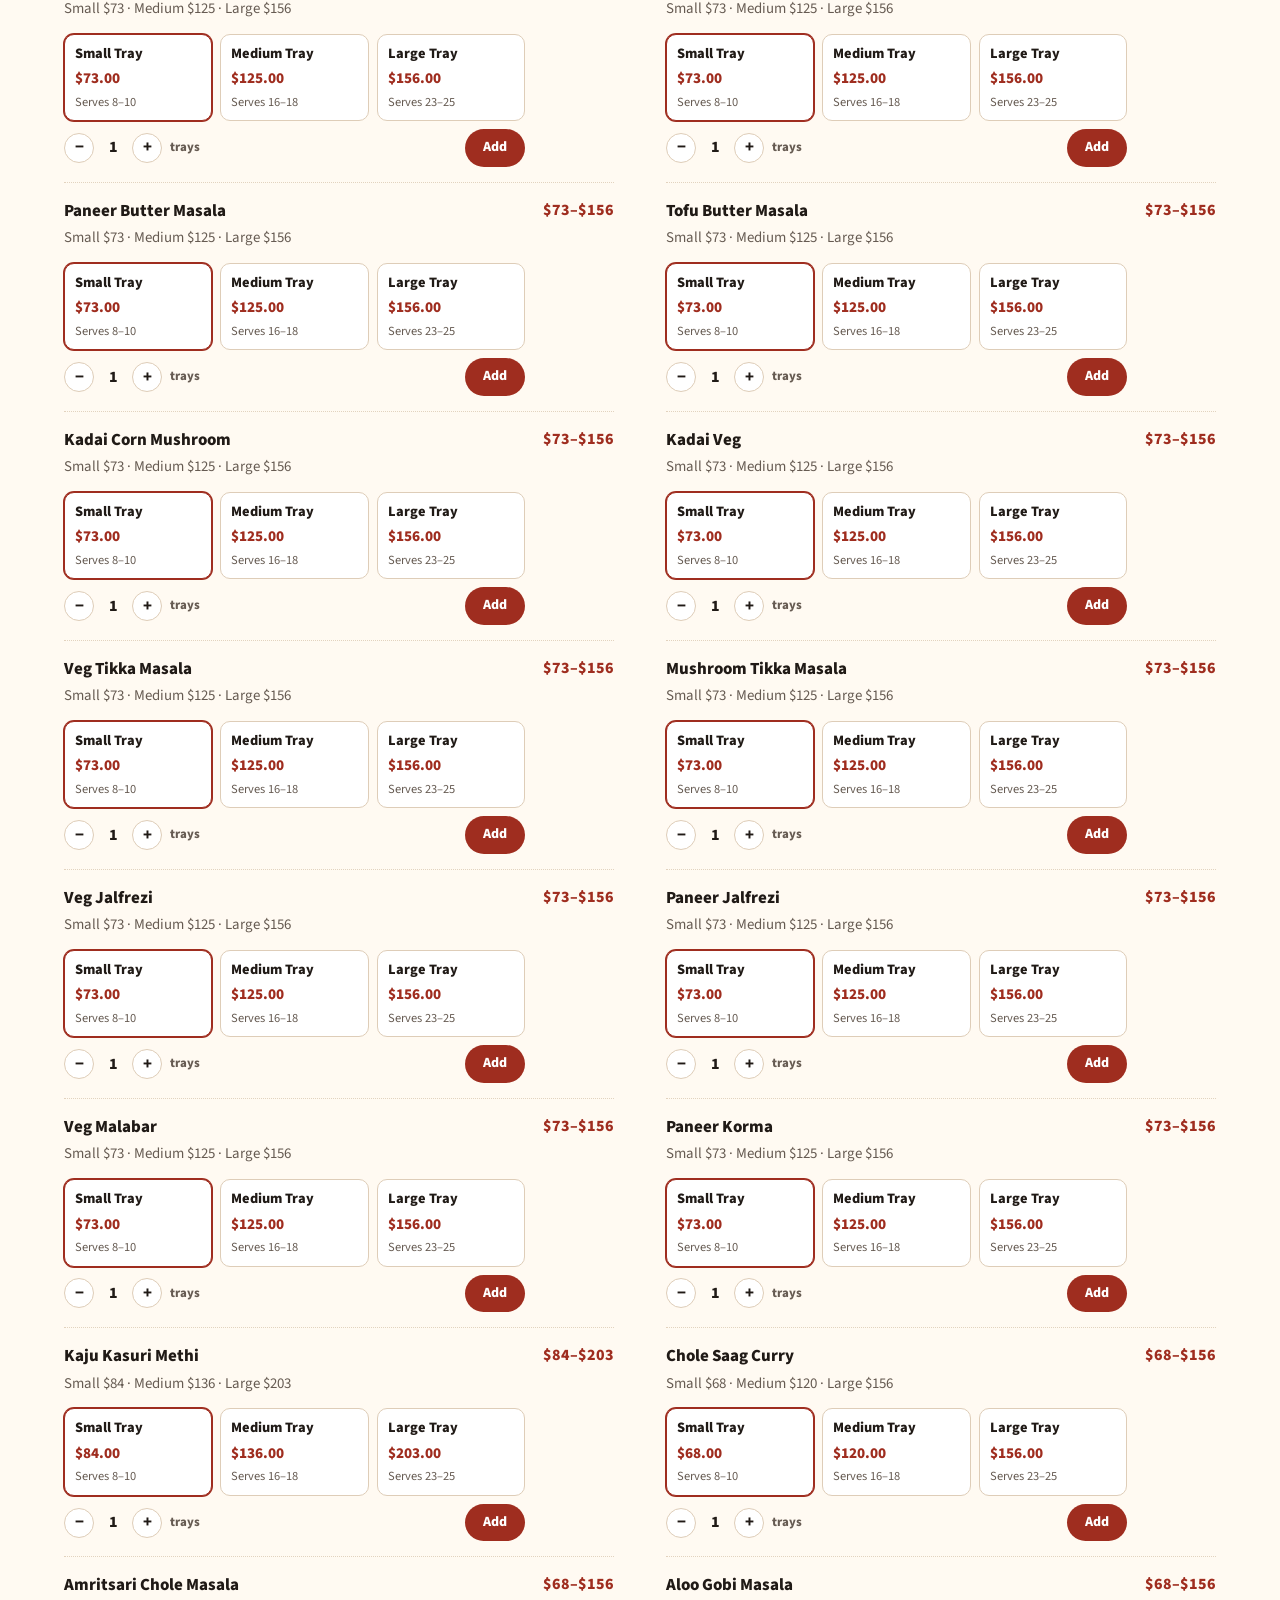
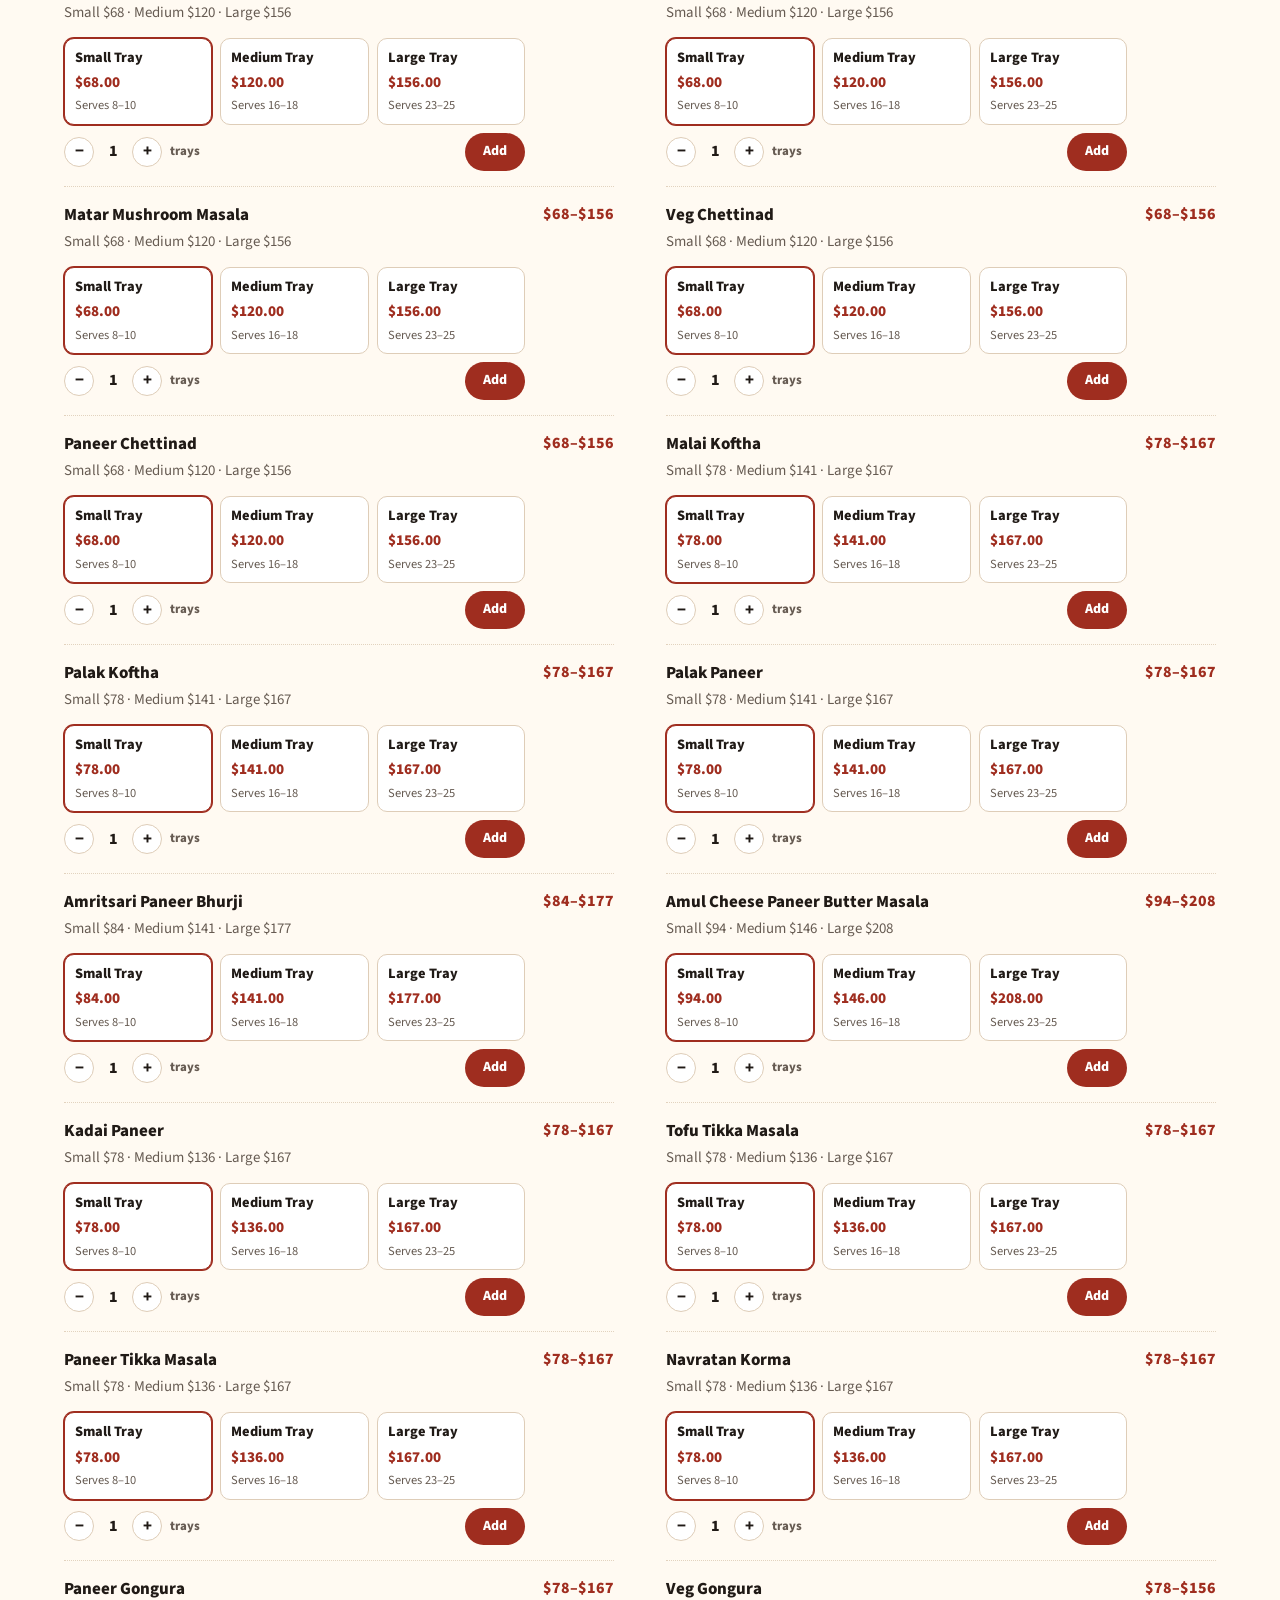
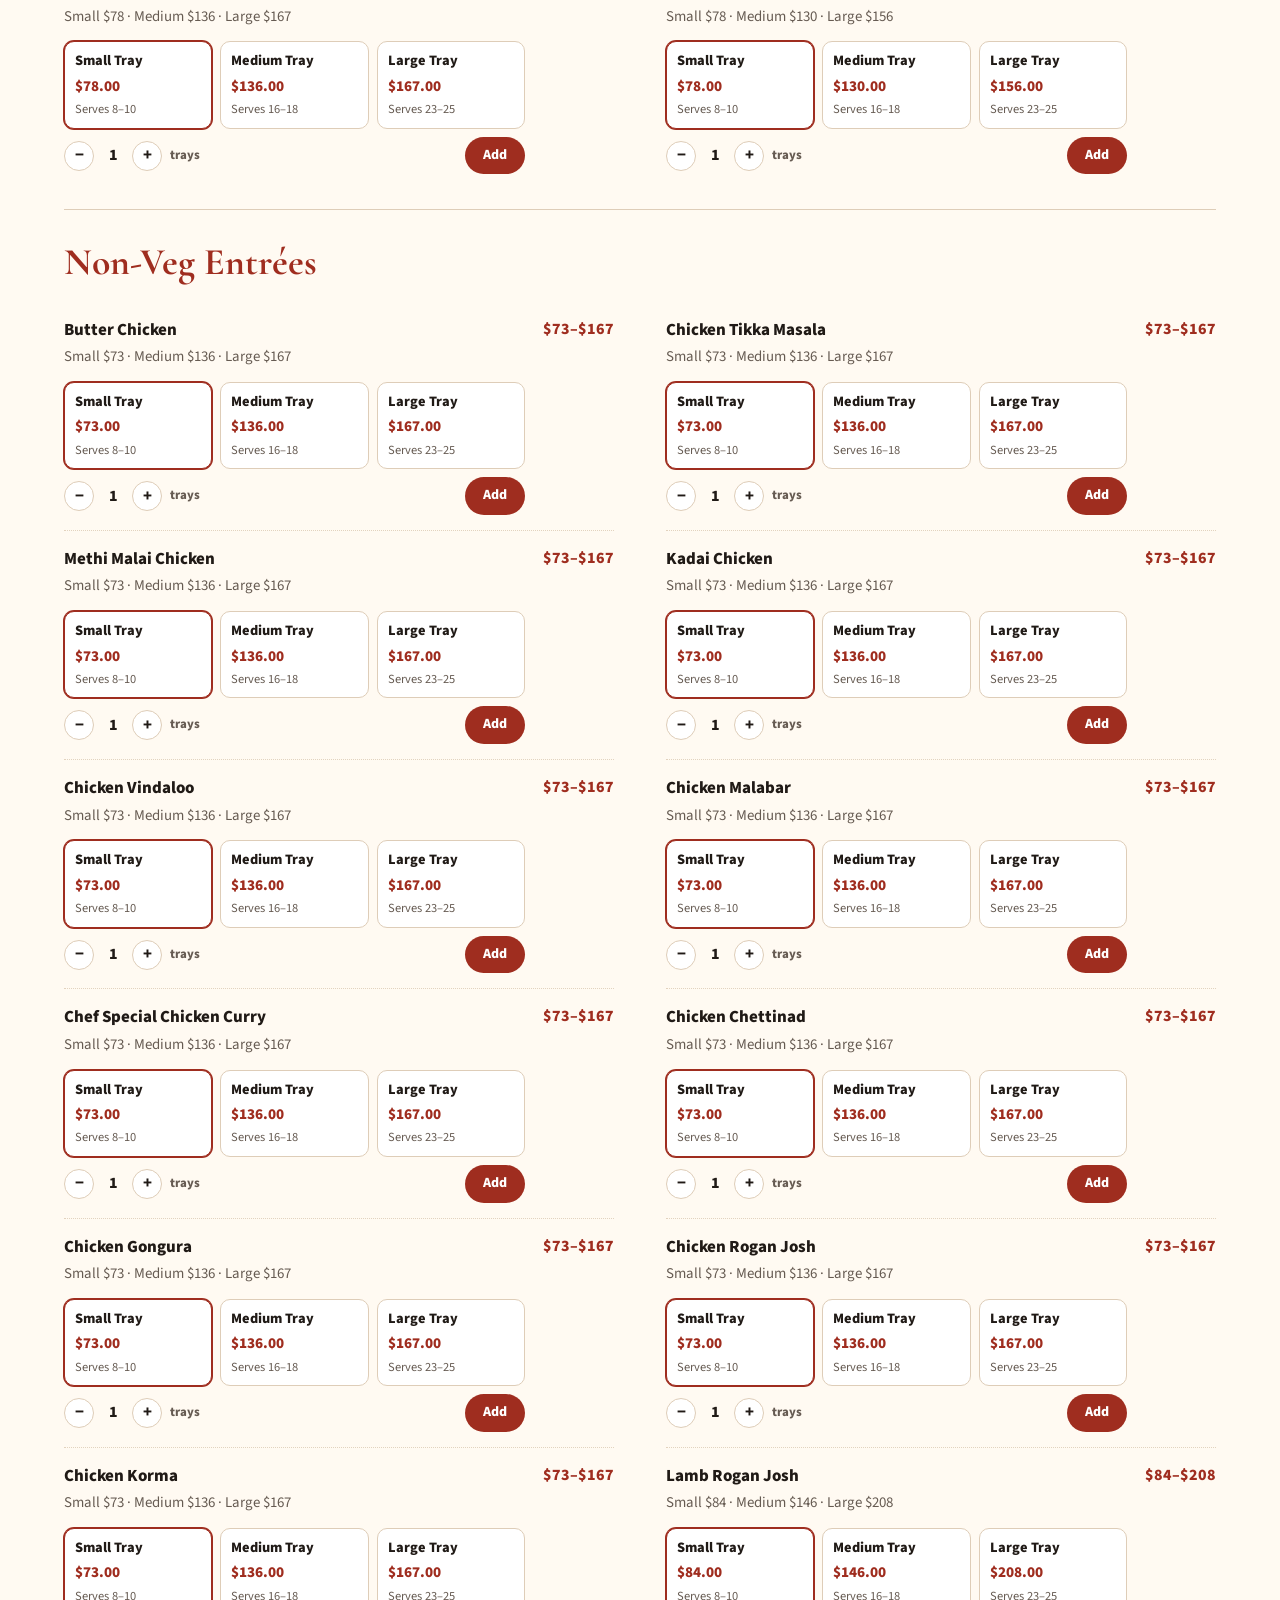
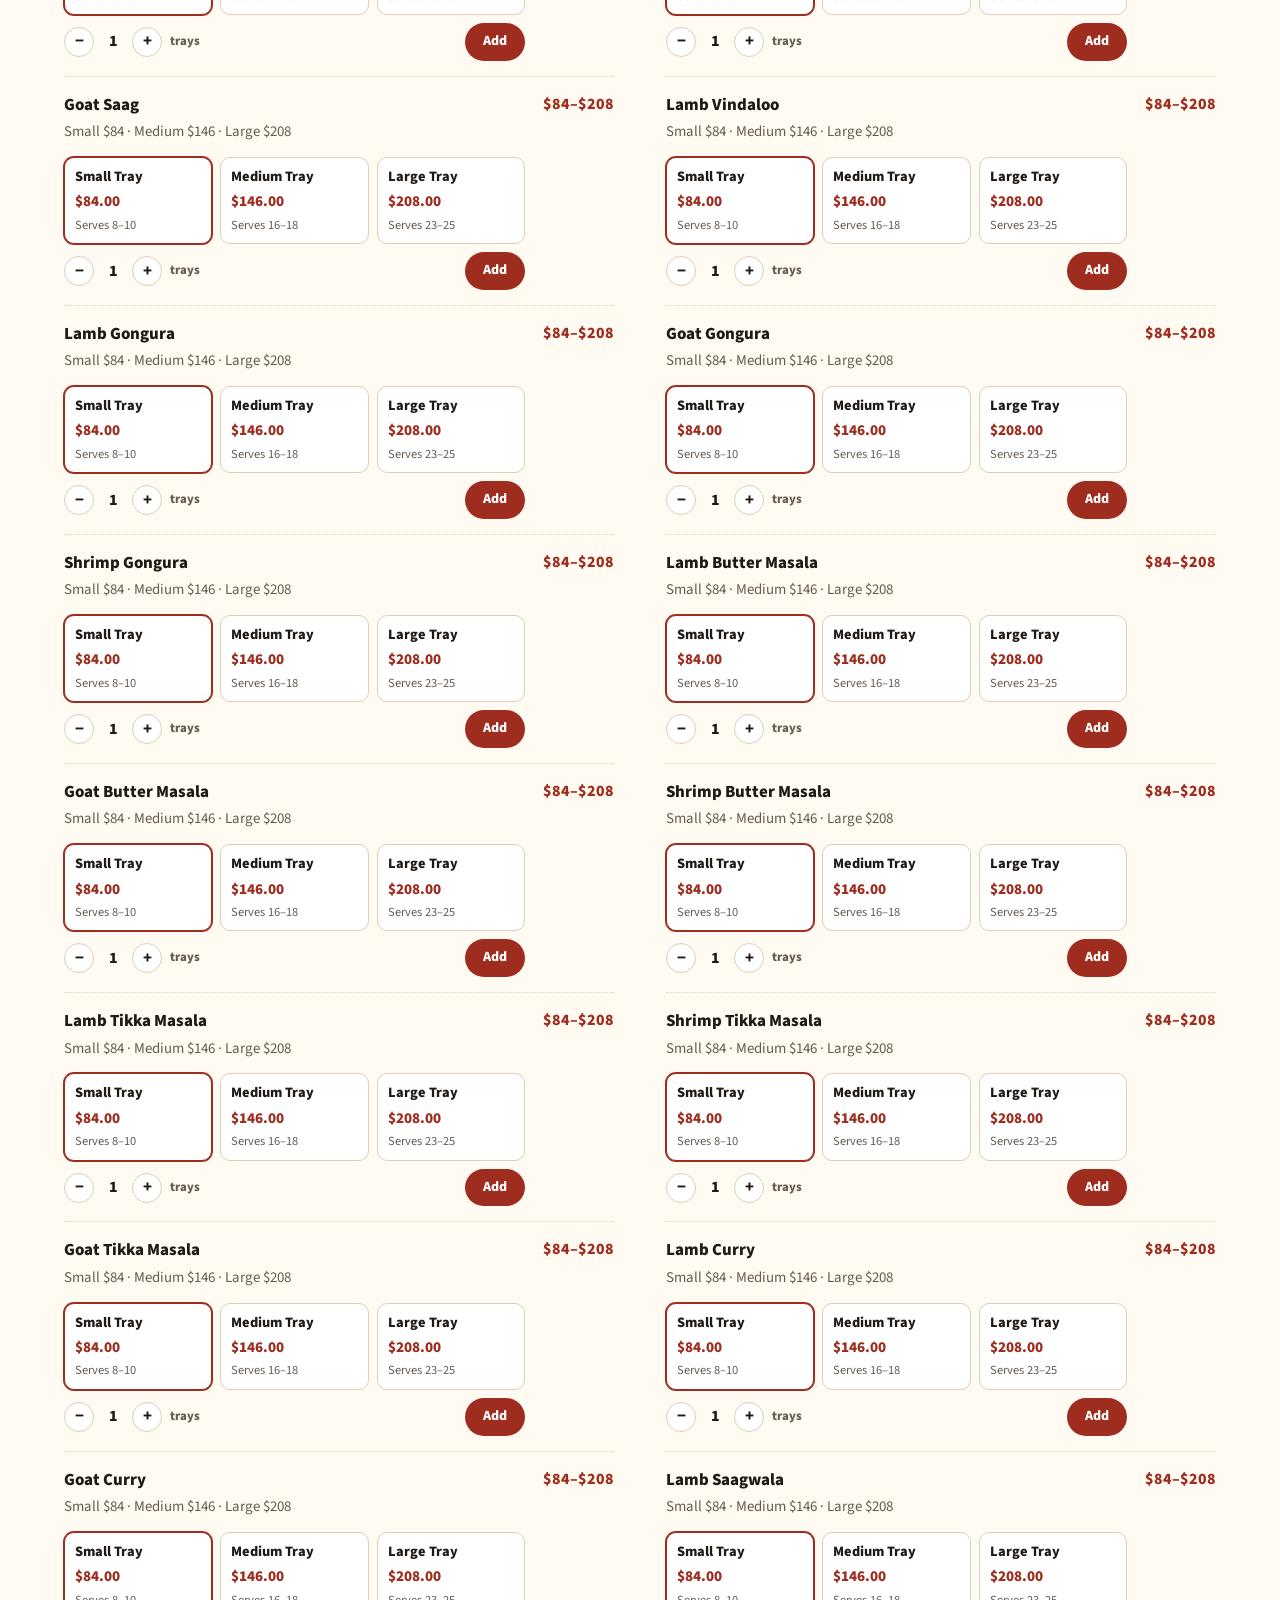
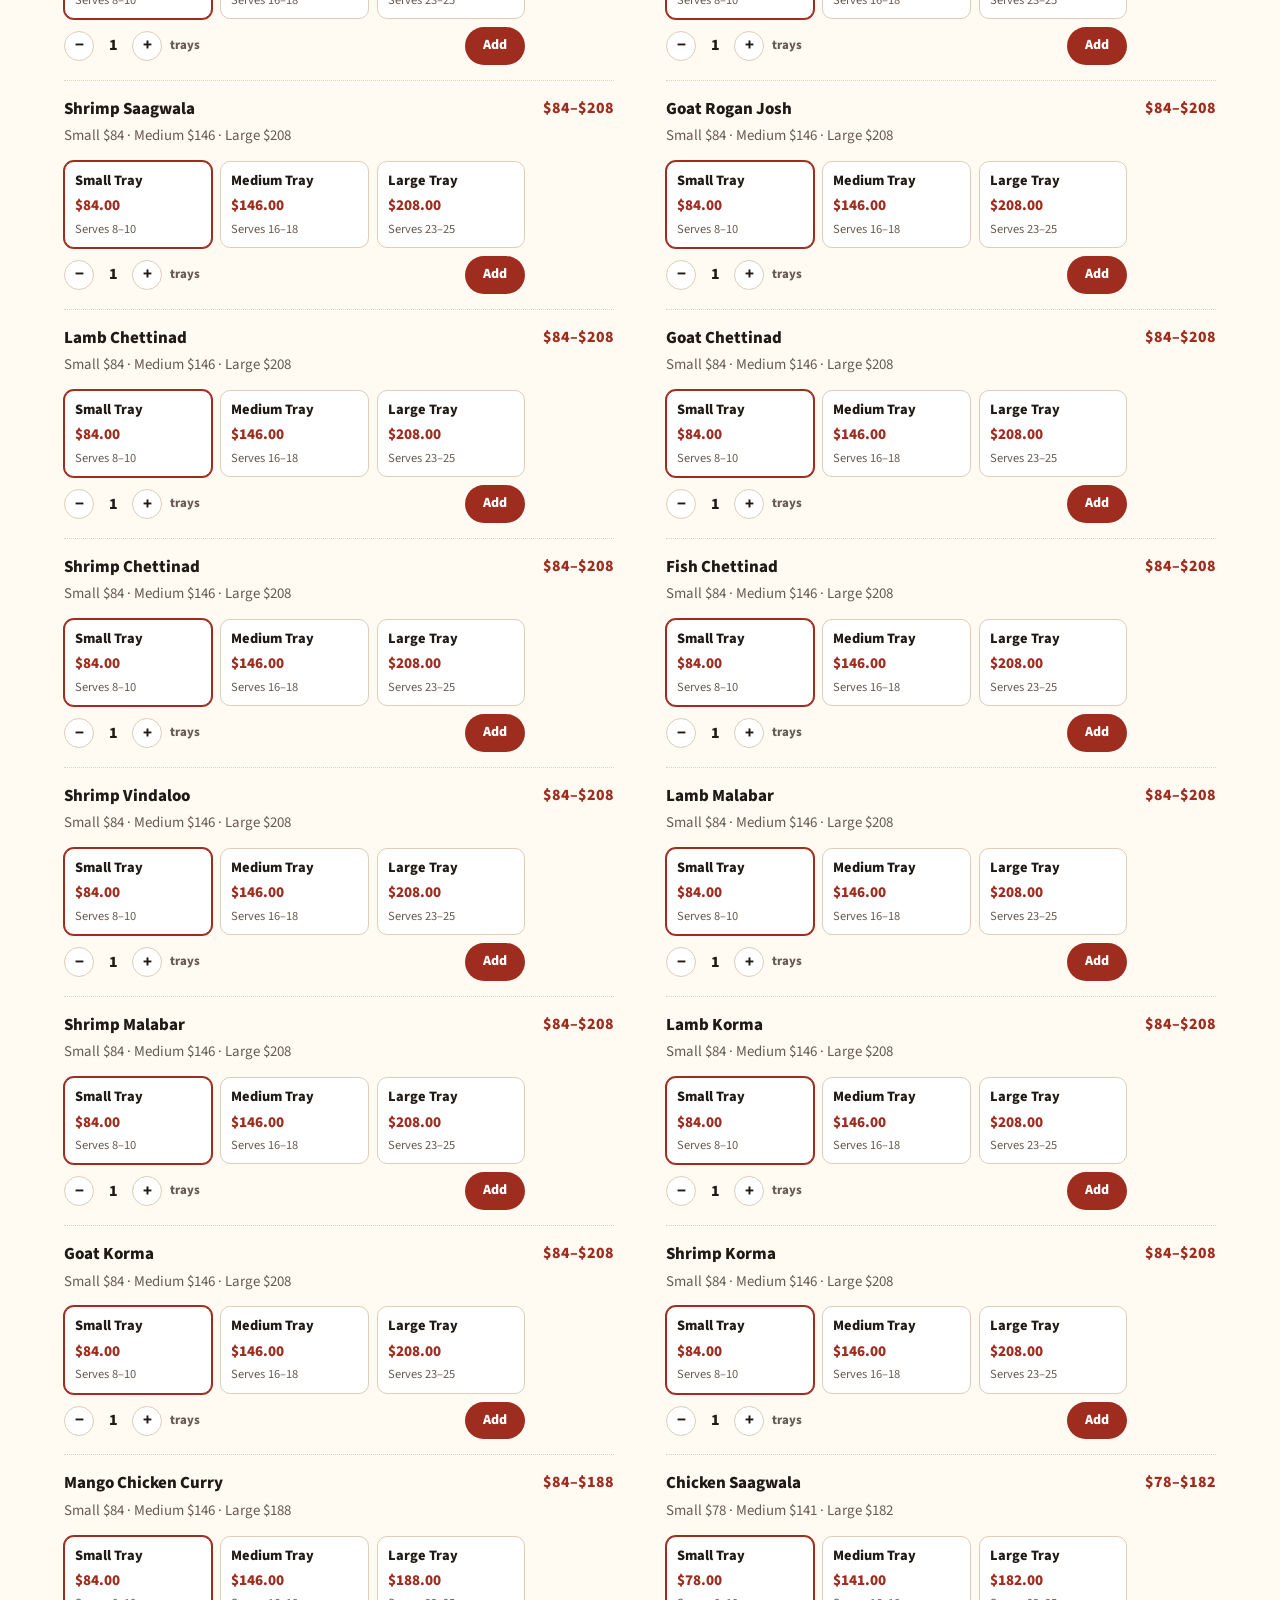
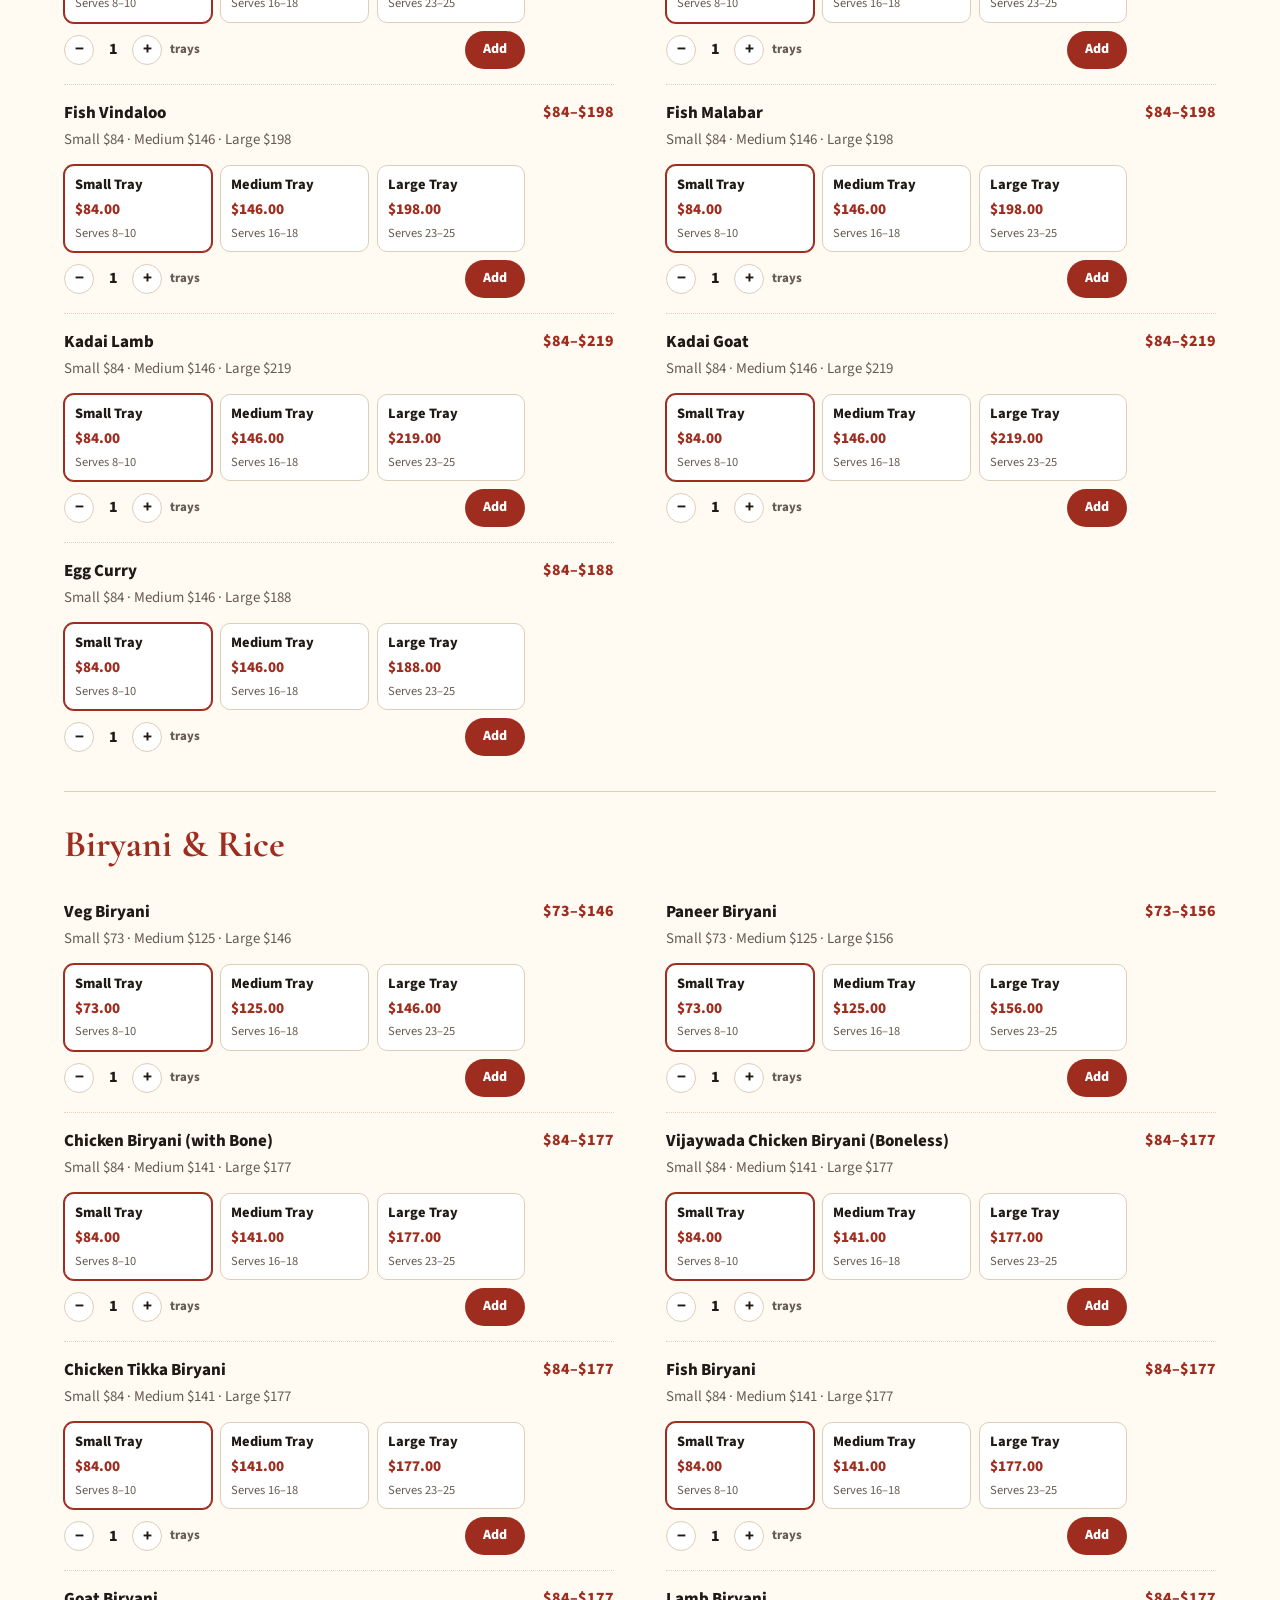
==== commit b55f6097: "Samosa 30pc @ $2.75 each ($82.50); Haryali Paneer Kebab orderable at 84/125/188" ====
--- a/catering.html
+++ b/catering.html
@@ -39,7 +39,7 @@
 <article class="dish" data-cat-name="Samosa">
 <div class="dish-name">Samosa</div>
 <div class="dish-price">$3.00 each</div>
-<div class="dish-desc">20 pc @ $3.00 each · 30 pc @ $3.00 each · 50 pc @ $2.00 each</div>
+<div class="dish-desc">20 pc @ $3.00 each · 30 pc @ $2.75 each · 50 pc @ $2.00 each</div>
 </article>
 <article class="dish" data-cat-name="Samosa Chaat">
 <div class="dish-name">Samosa Chaat</div>
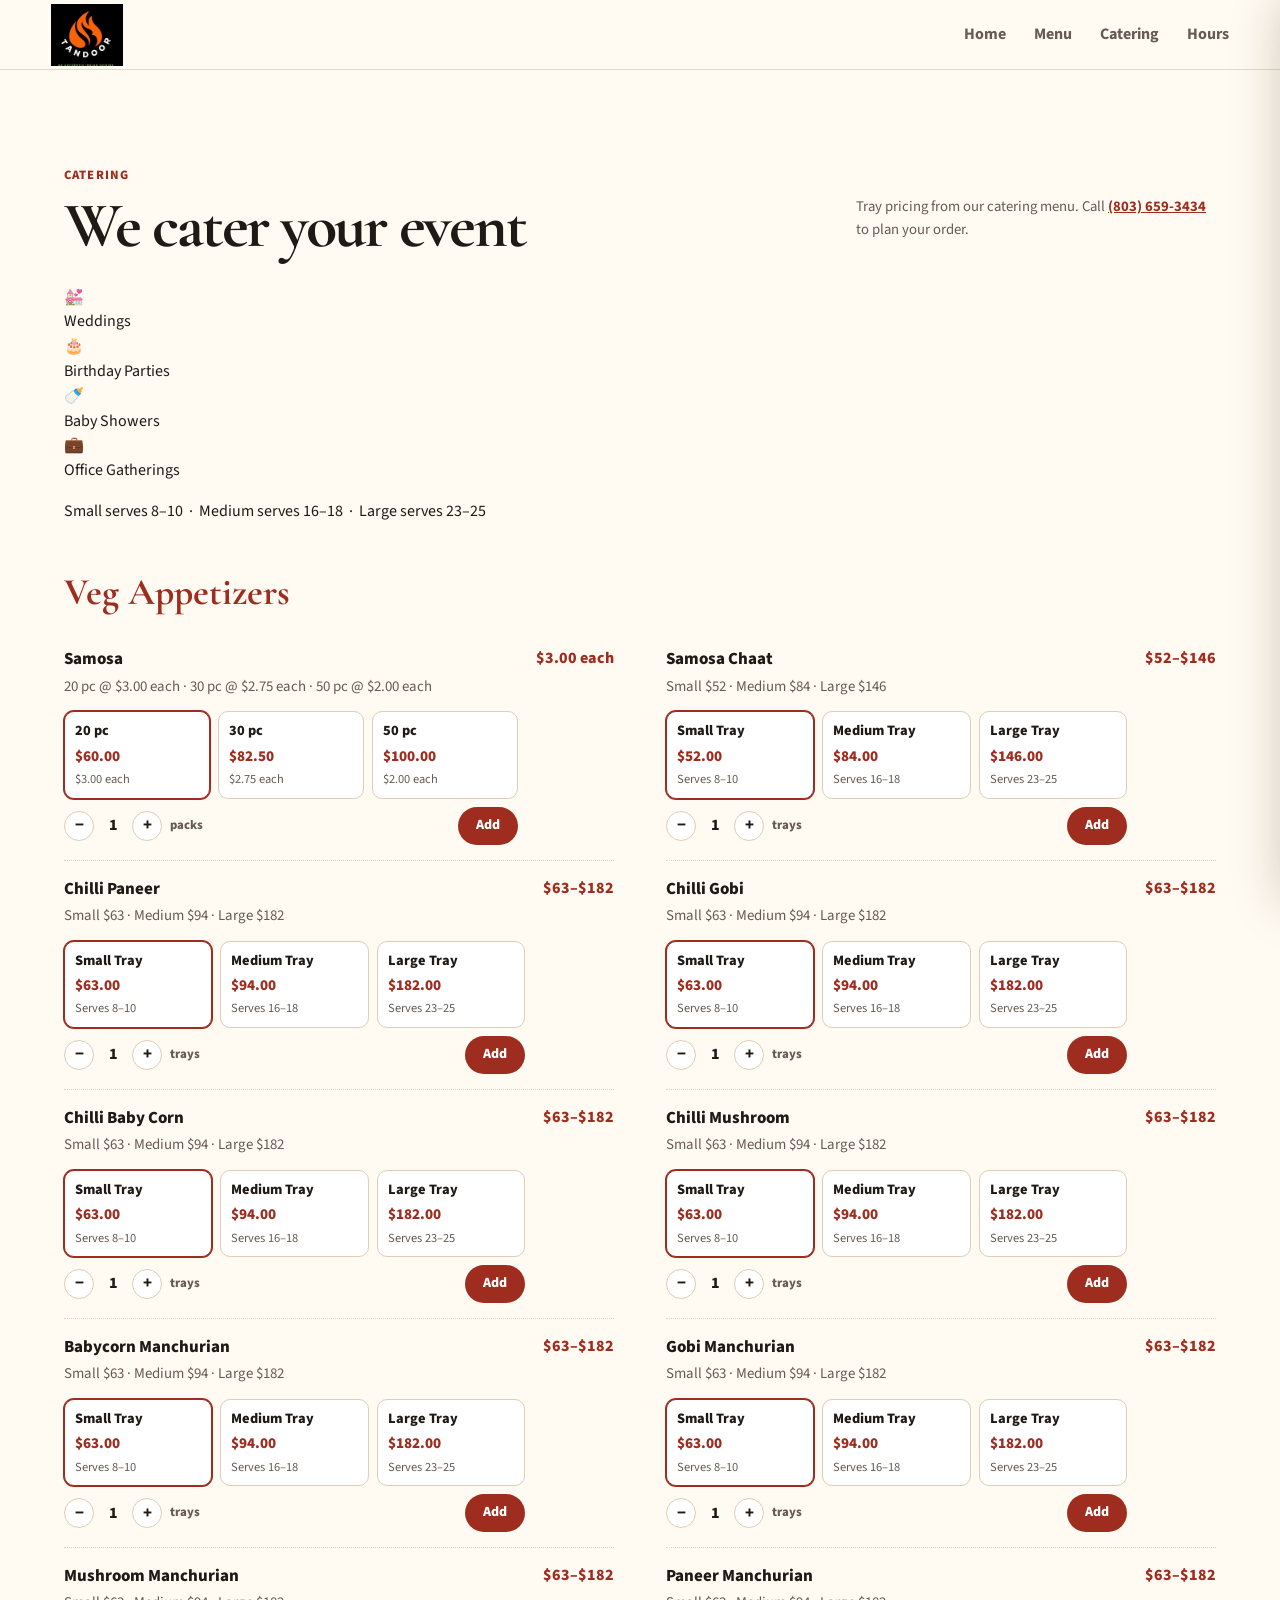
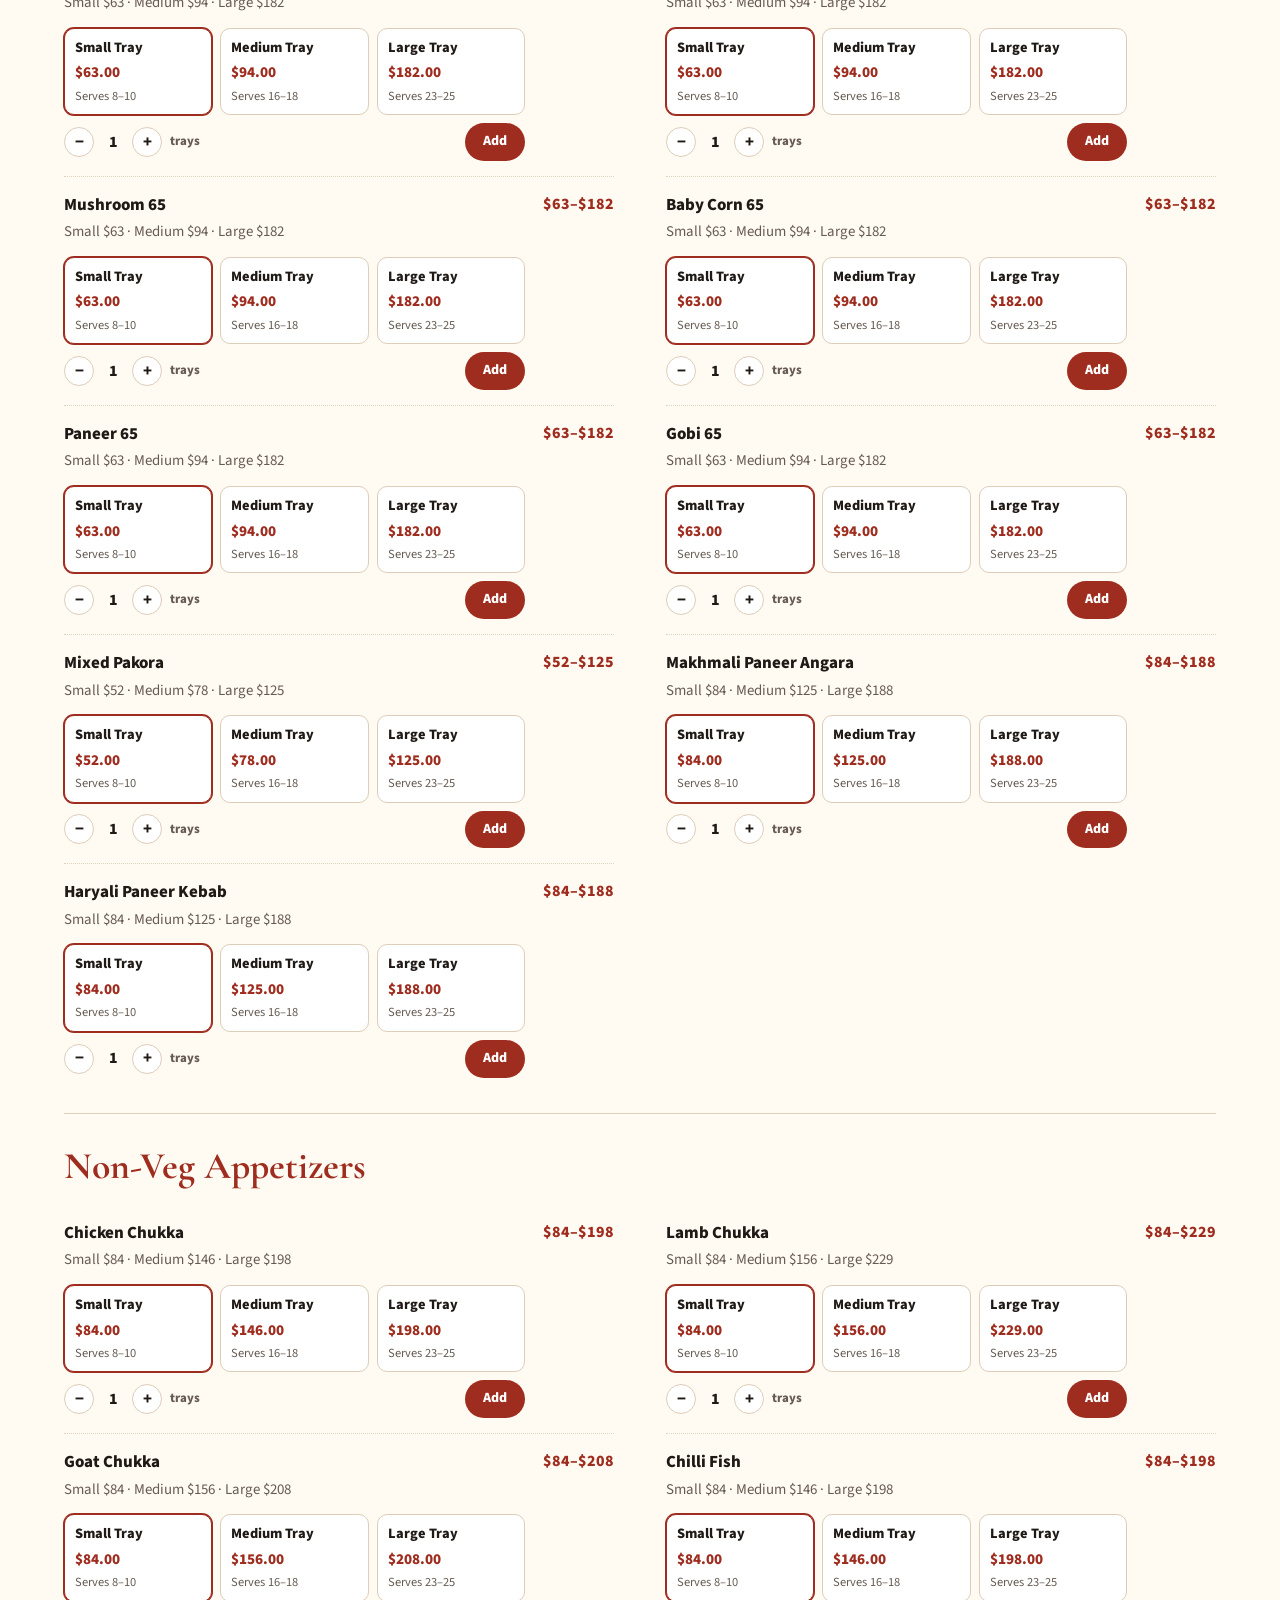
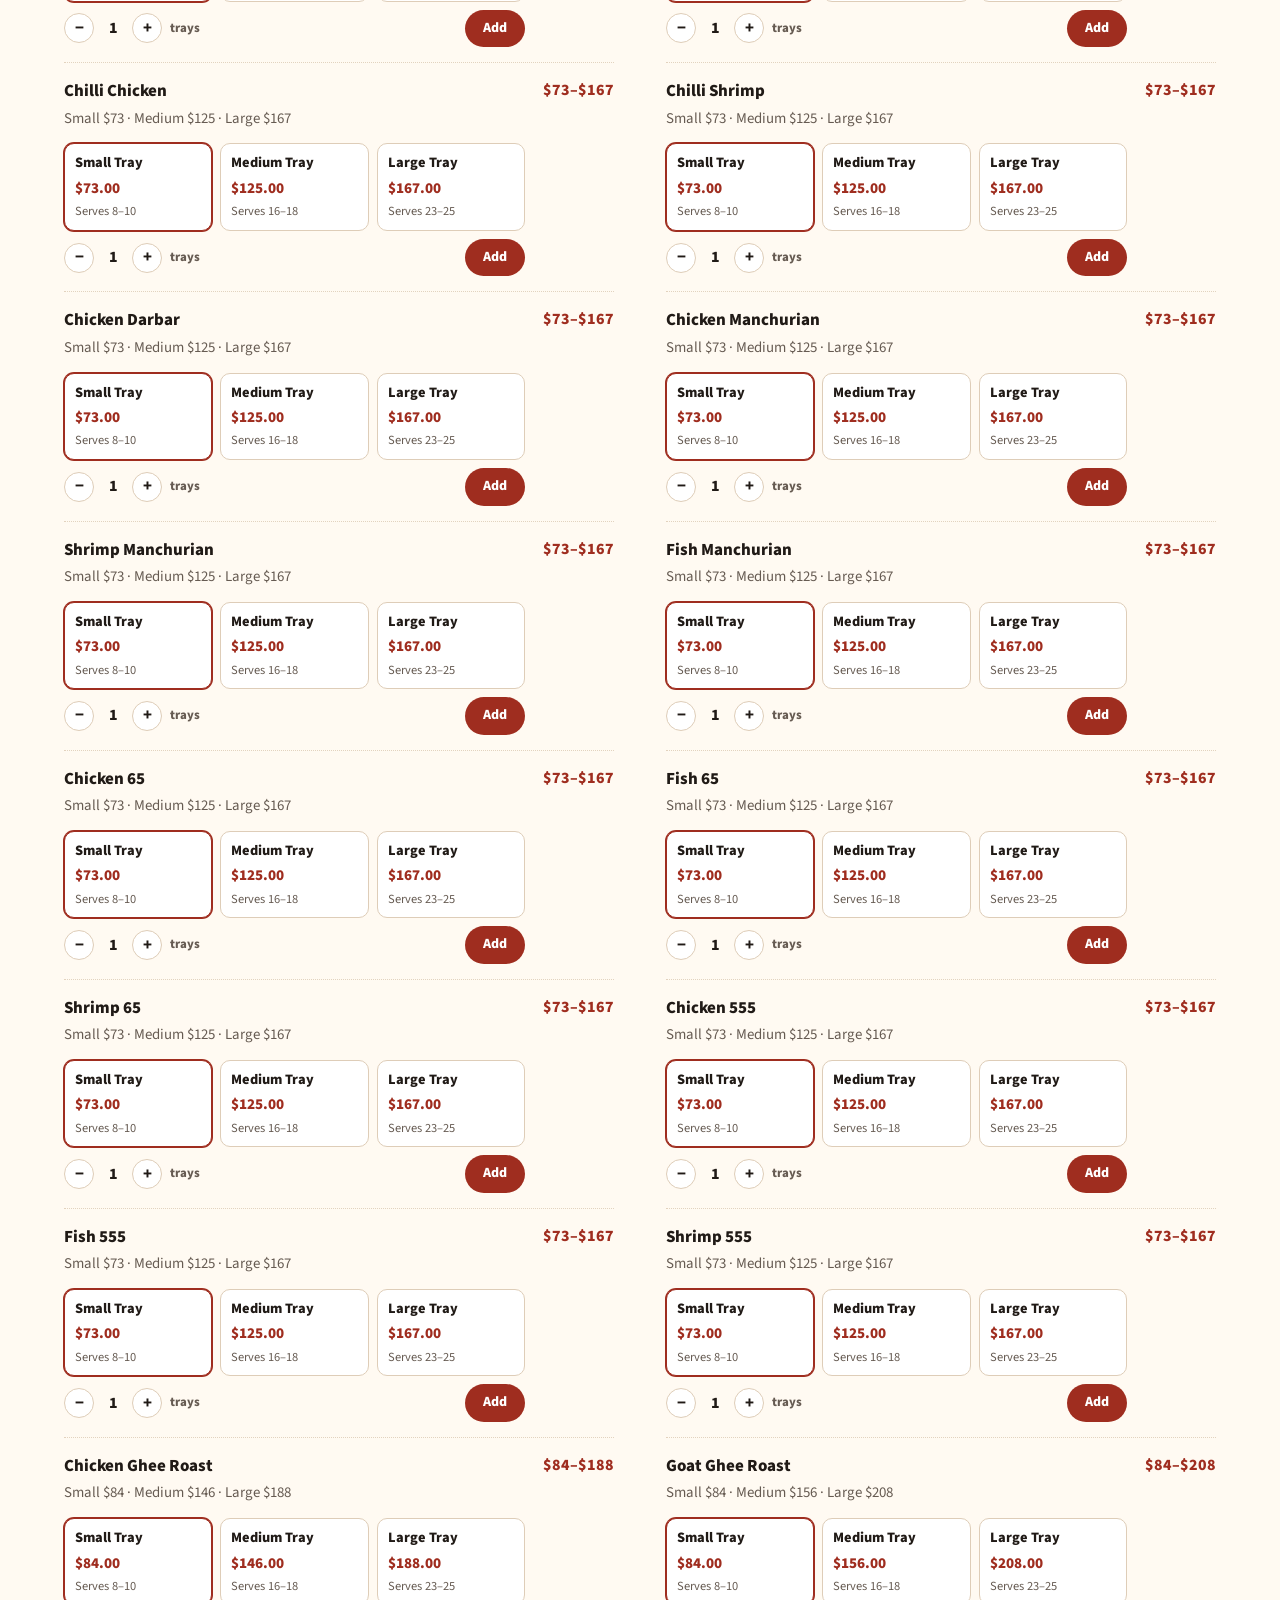
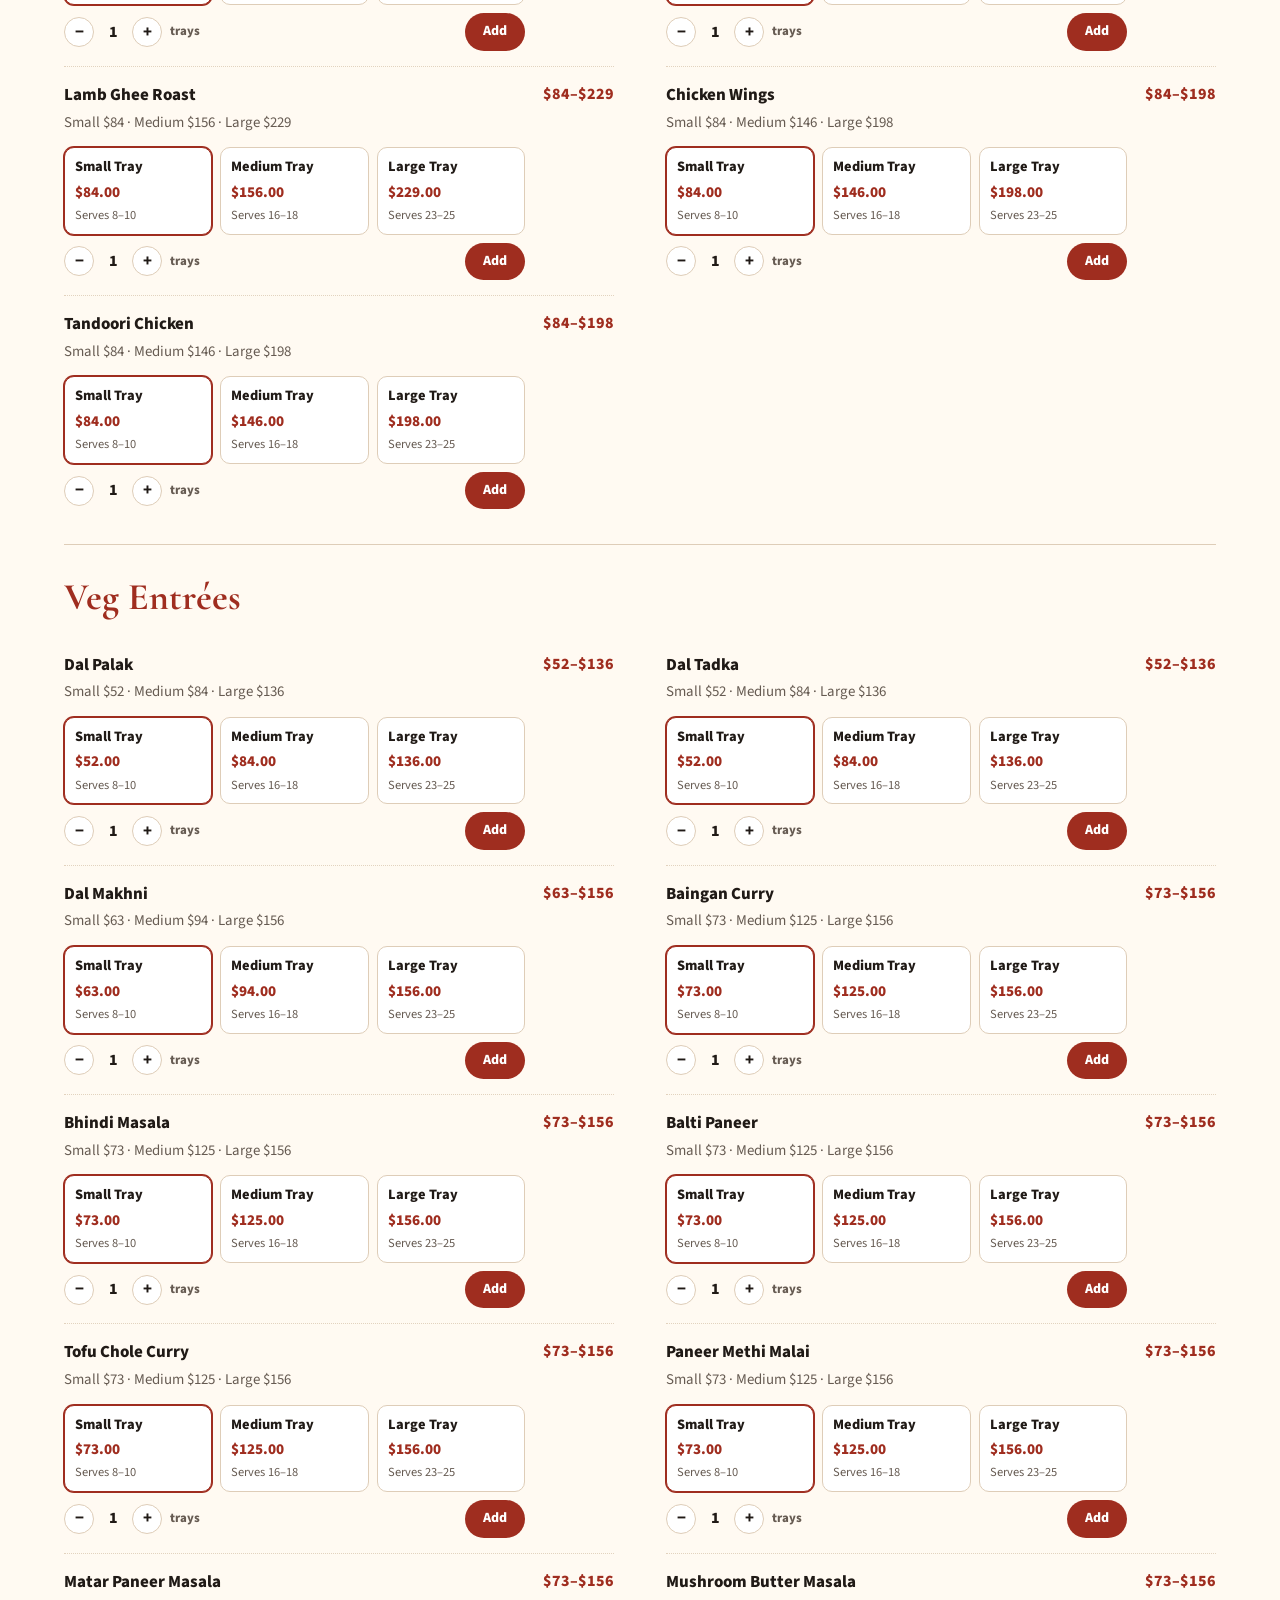
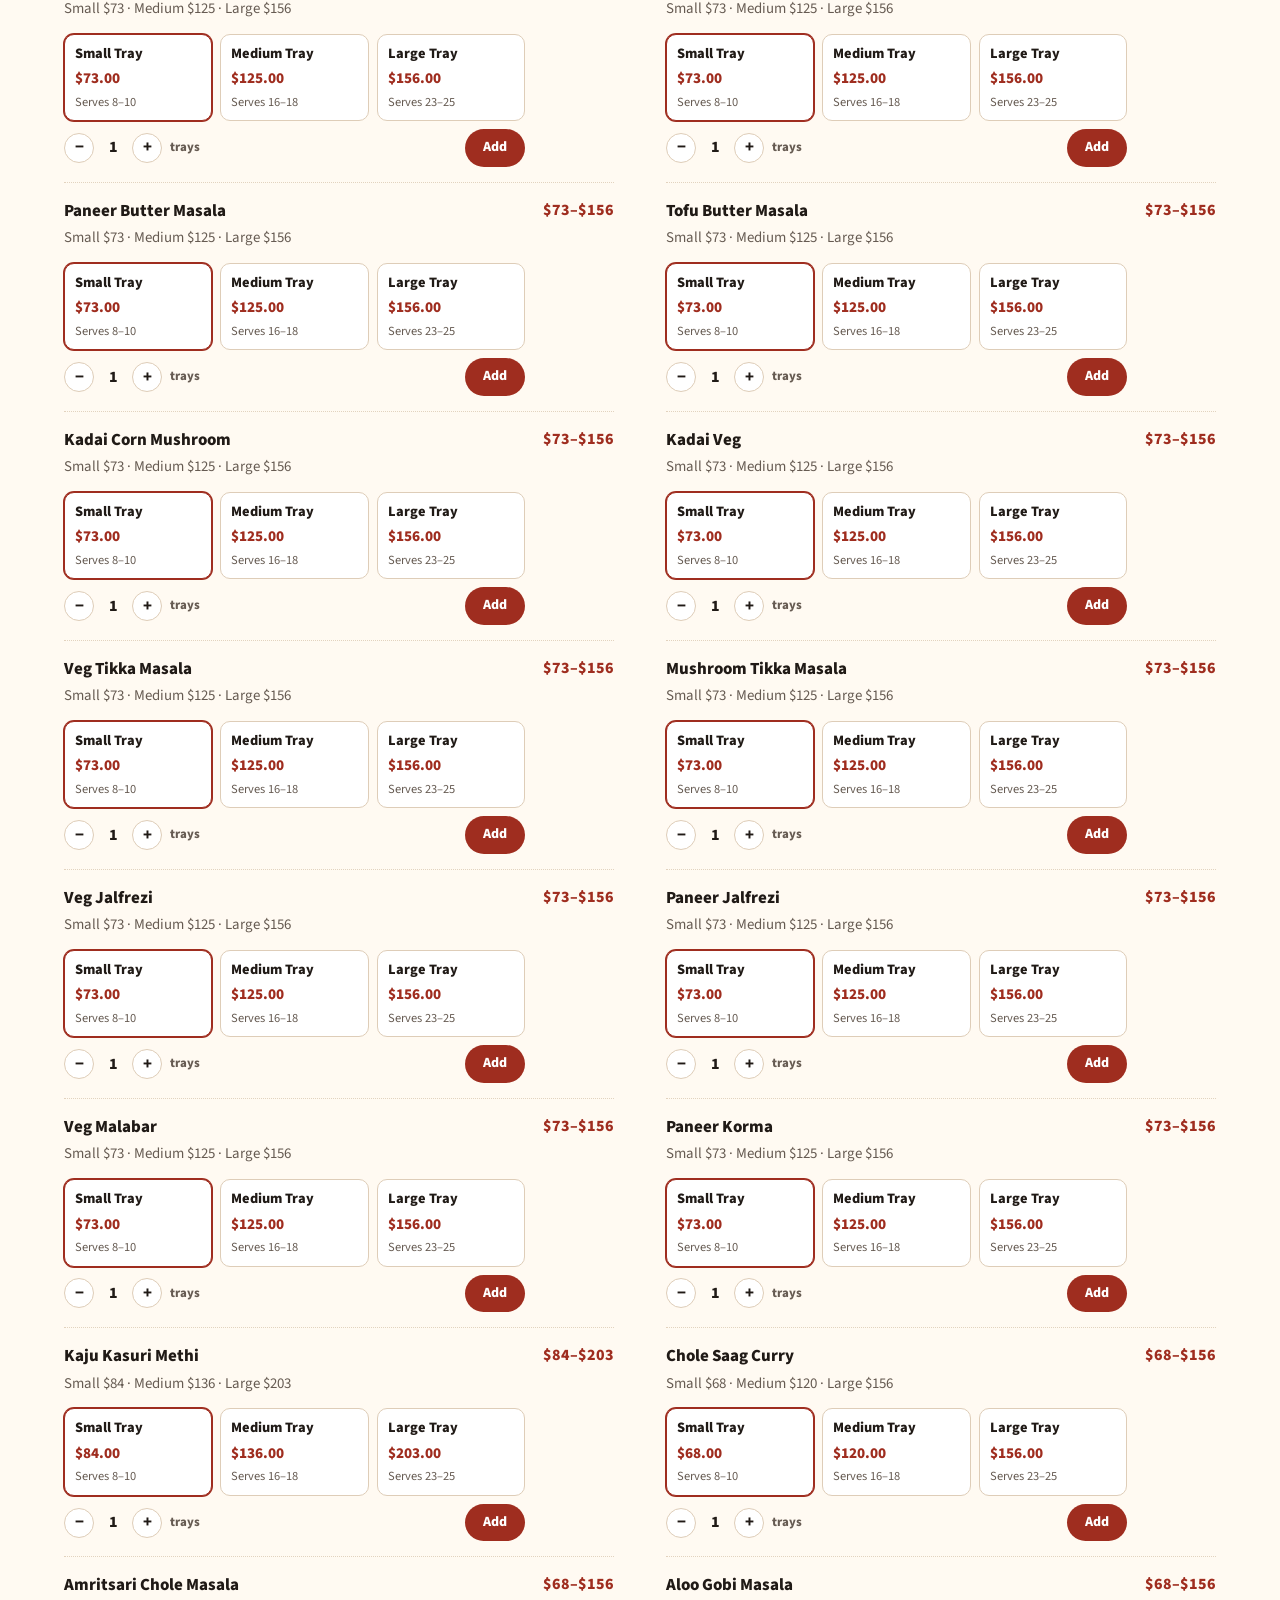
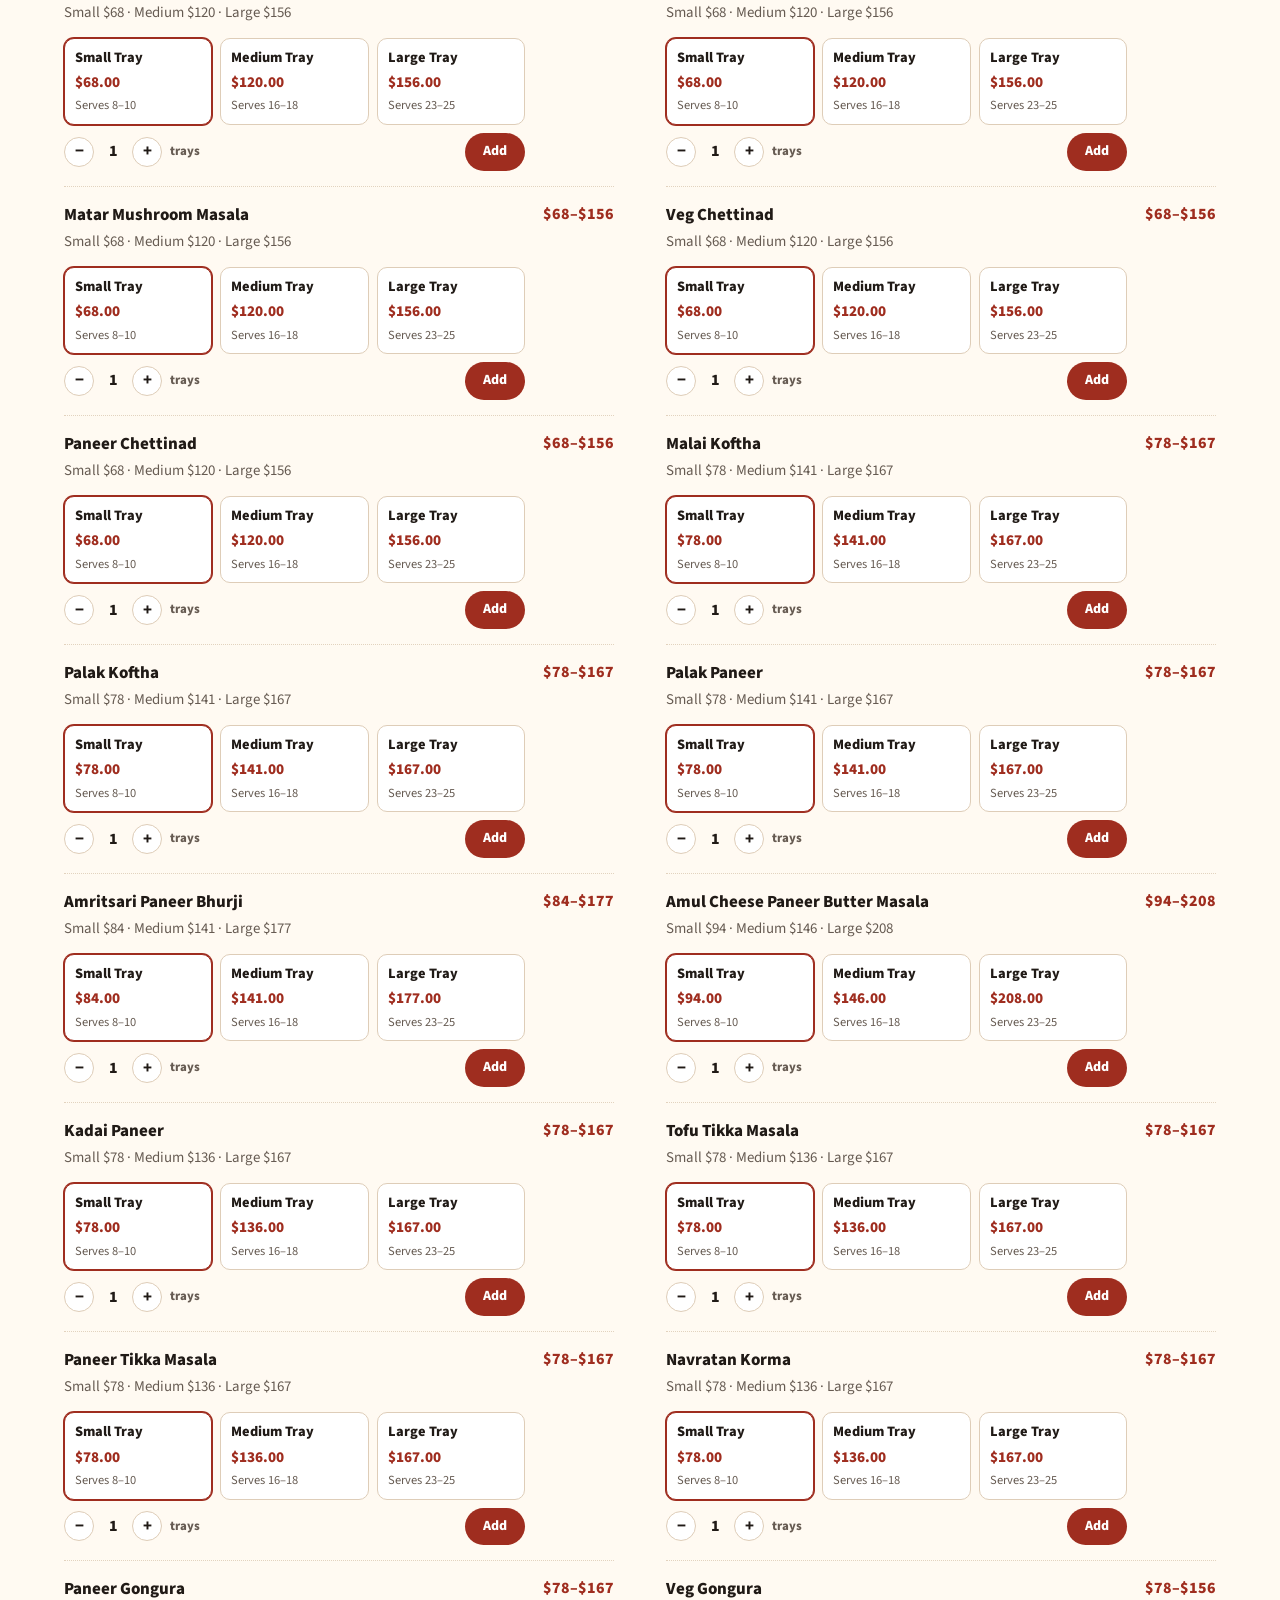
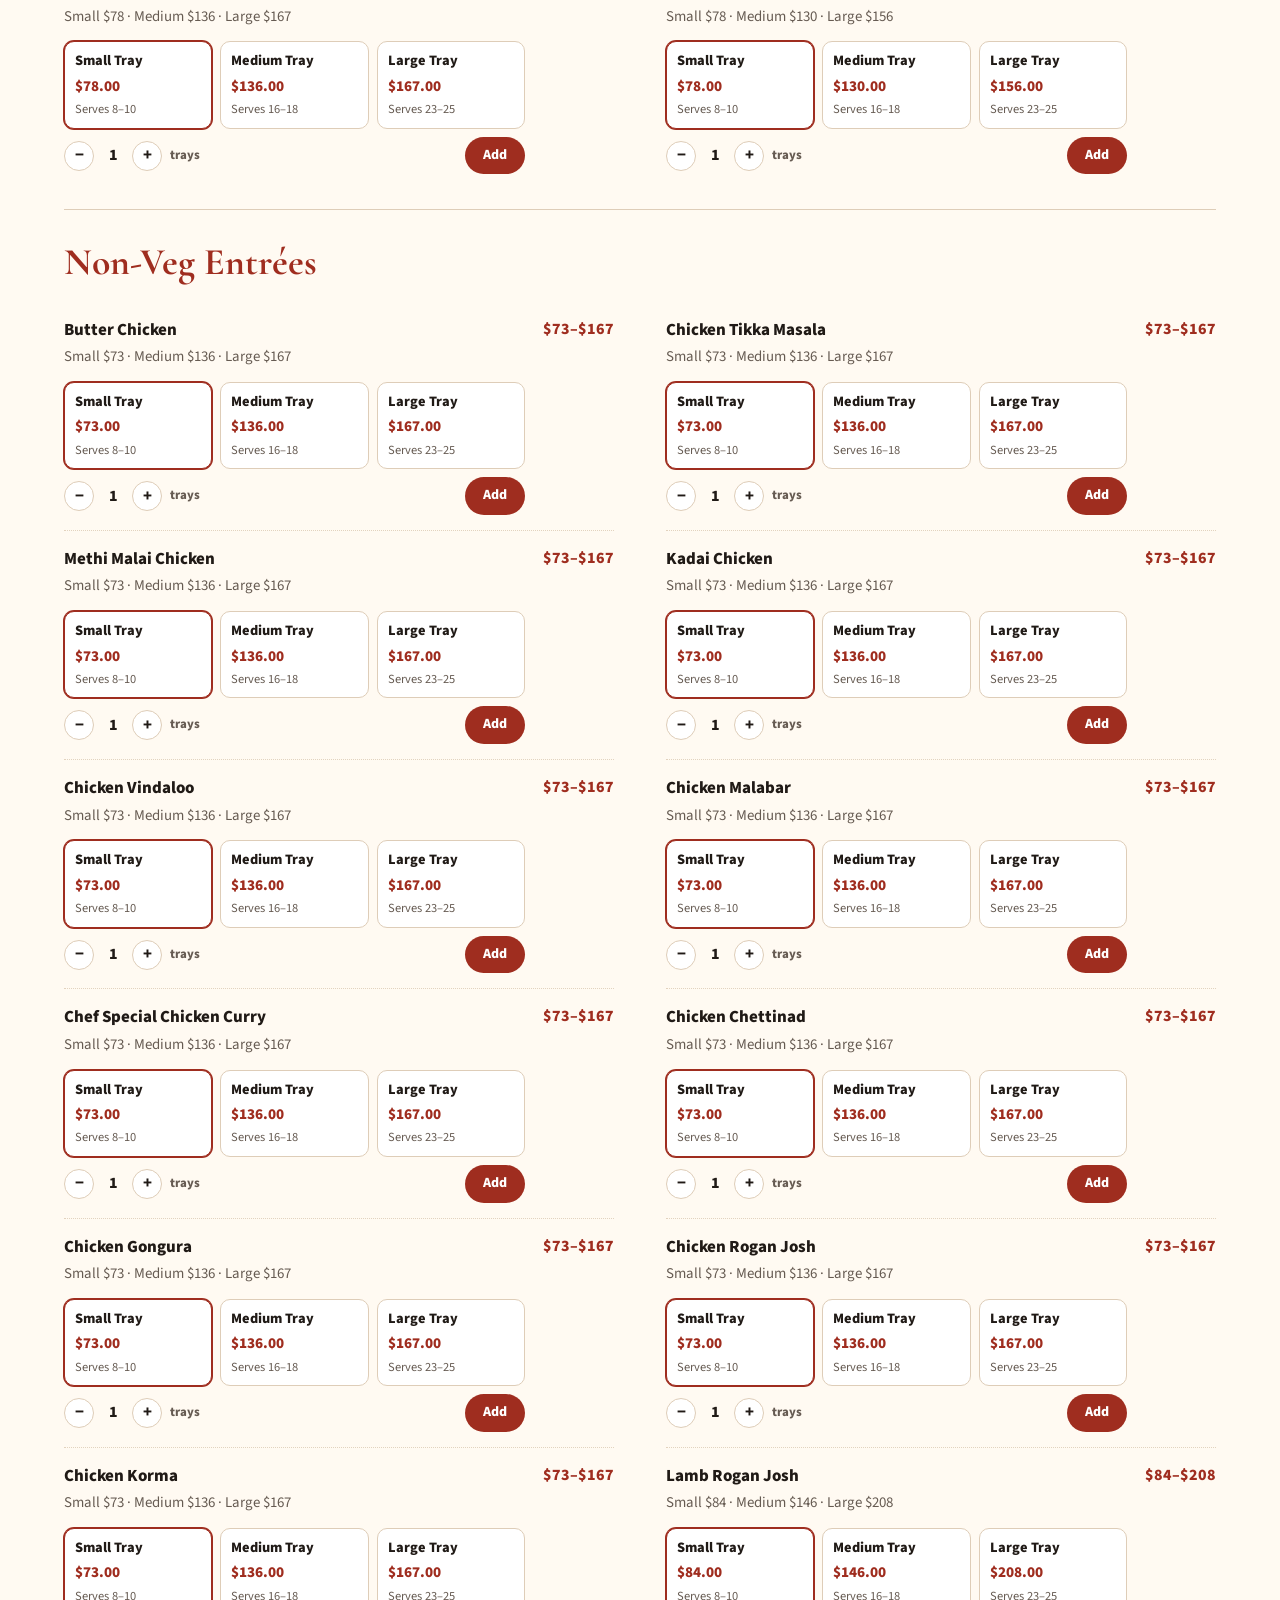
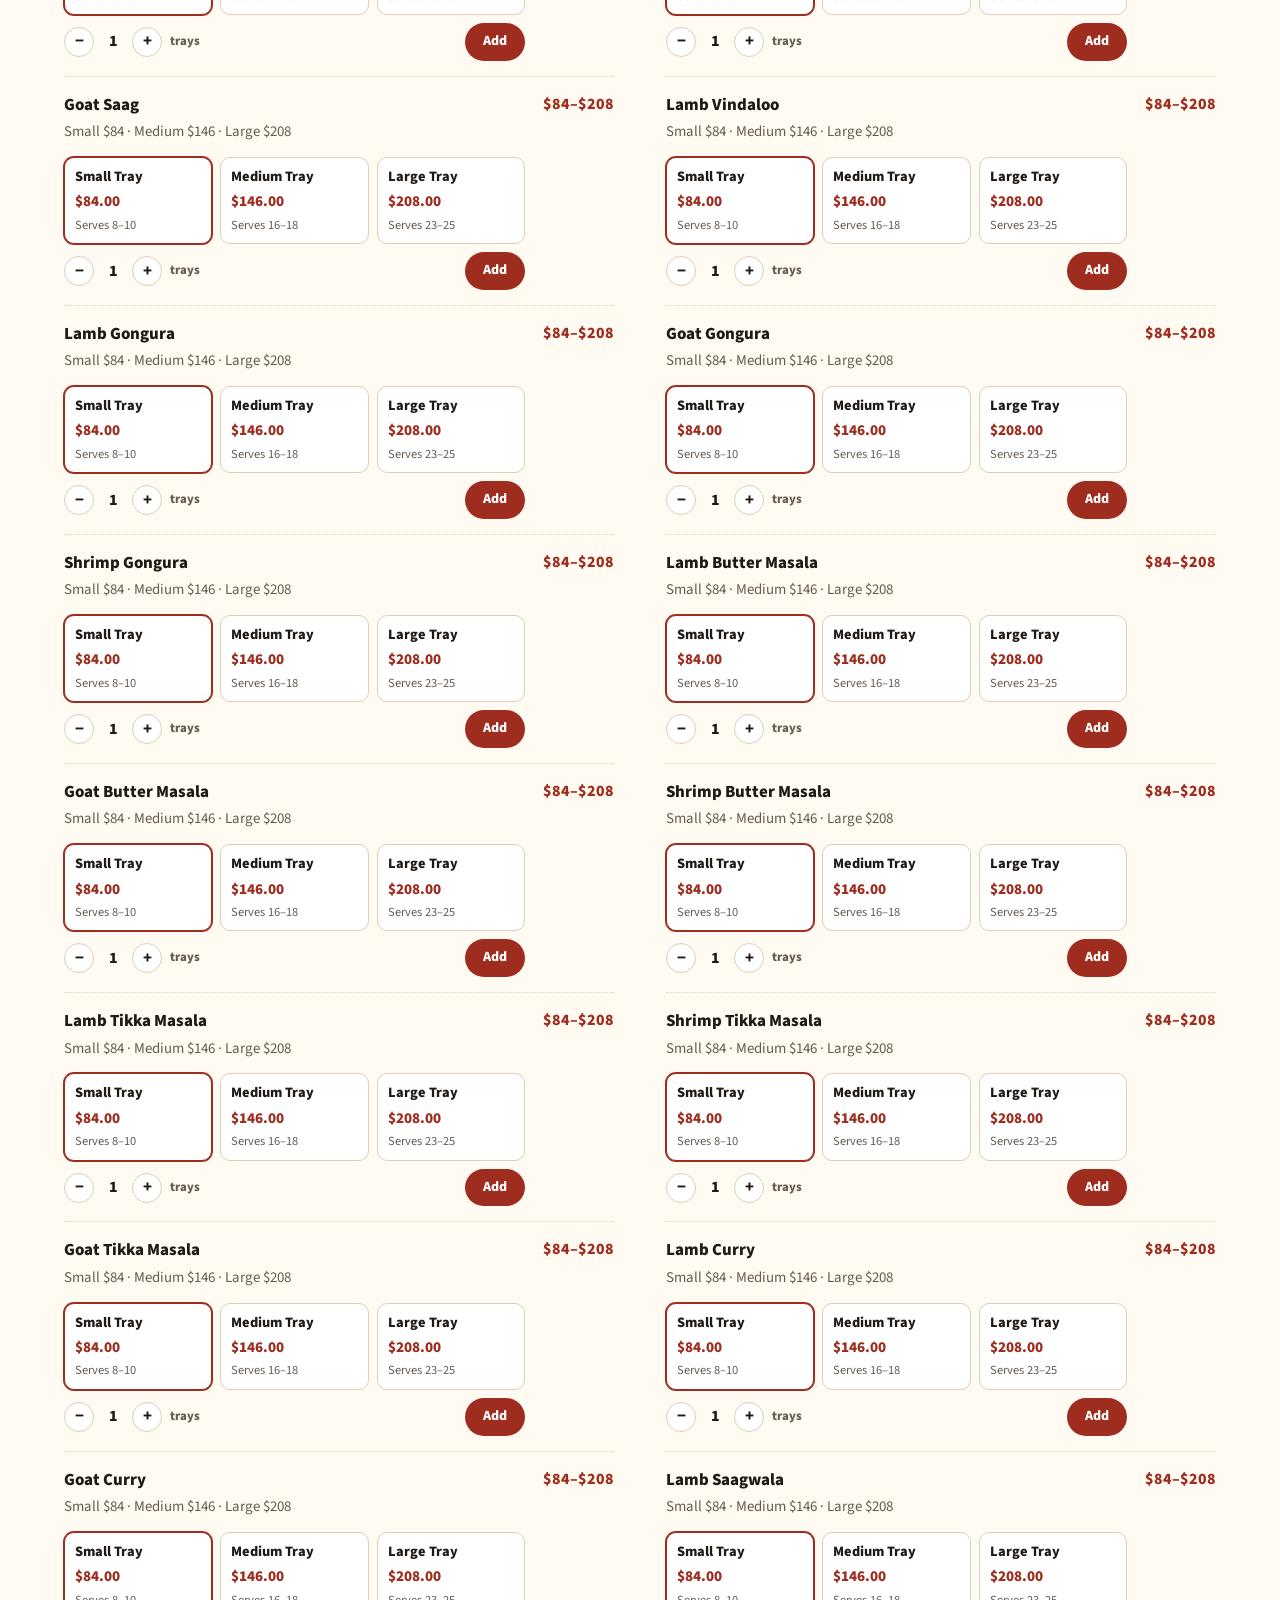
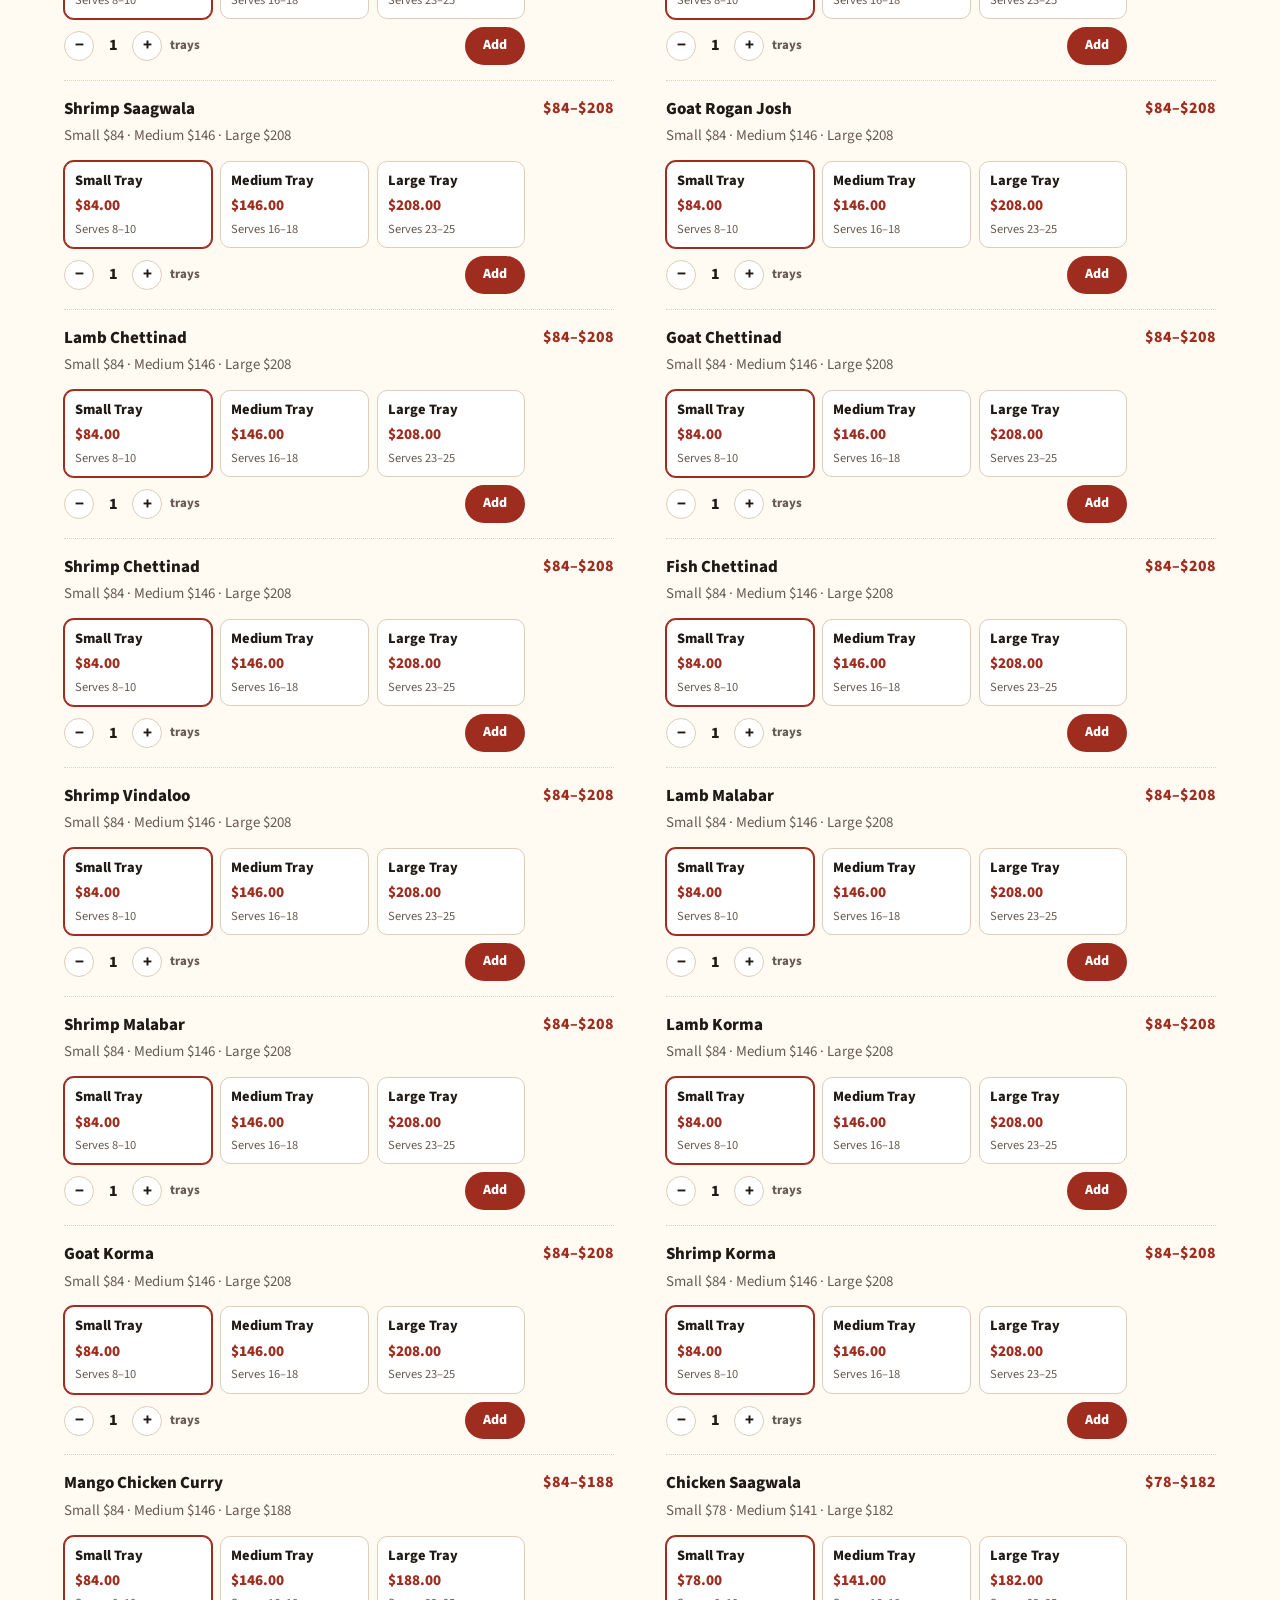
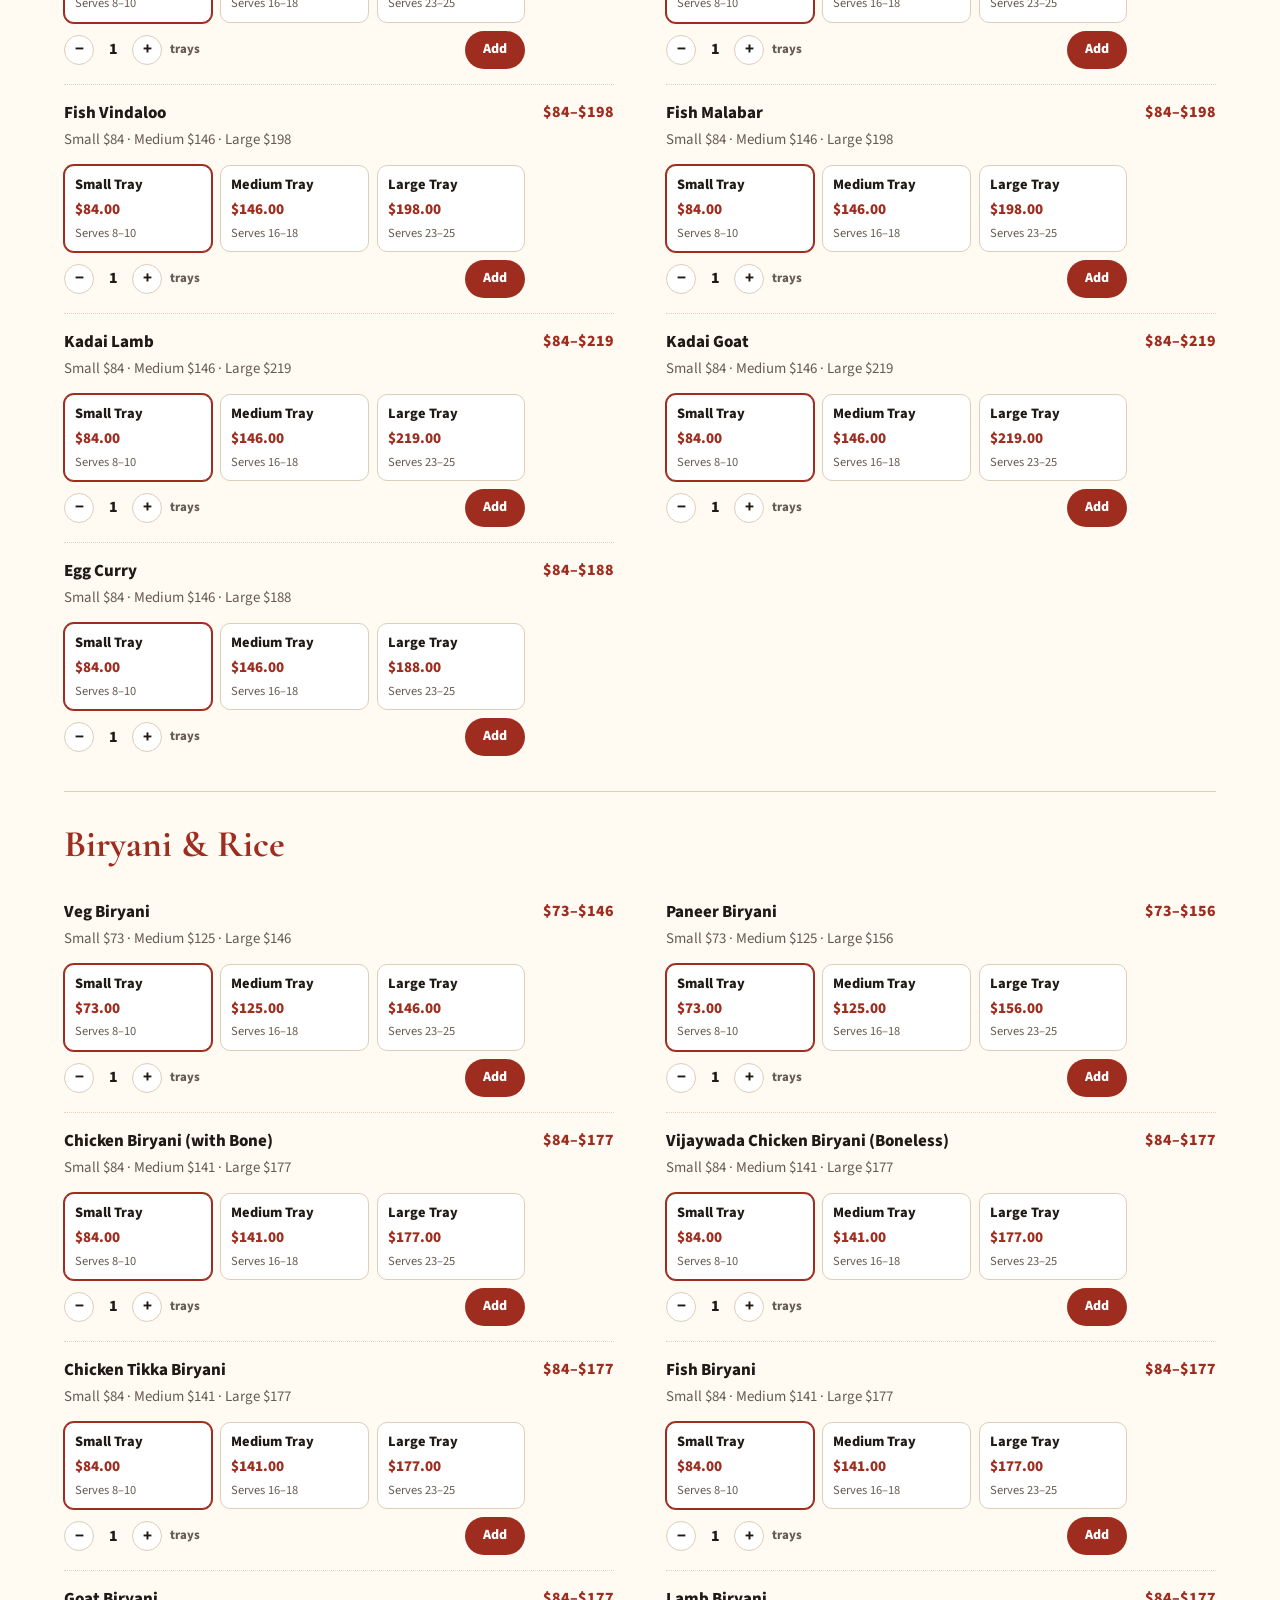
==== commit 37002fe7: "Hide Order Online + Start an Order buttons on catering page" ====
--- a/catering.html
+++ b/catering.html
@@ -12,6 +12,10 @@
   <link href="https://fonts.googleapis.com/css2?family=Cormorant+Garamond:wght@600;700&family=Source+Sans+3:wght@400;500;600;700&display=swap" rel="stylesheet">
   <link rel="stylesheet" href="style.css?v=20260927d">
   <link rel="stylesheet" href="order.css">
+  <style>
+    /* Catering has its own Add / View Order flow; hide the regular-order CTAs on this page. */
+    .topbar .order-btn, .mobile-order { display: none !important; }
+  </style>
 </head>
 <body>
 <header class="topbar" aria-label="Primary navigation">
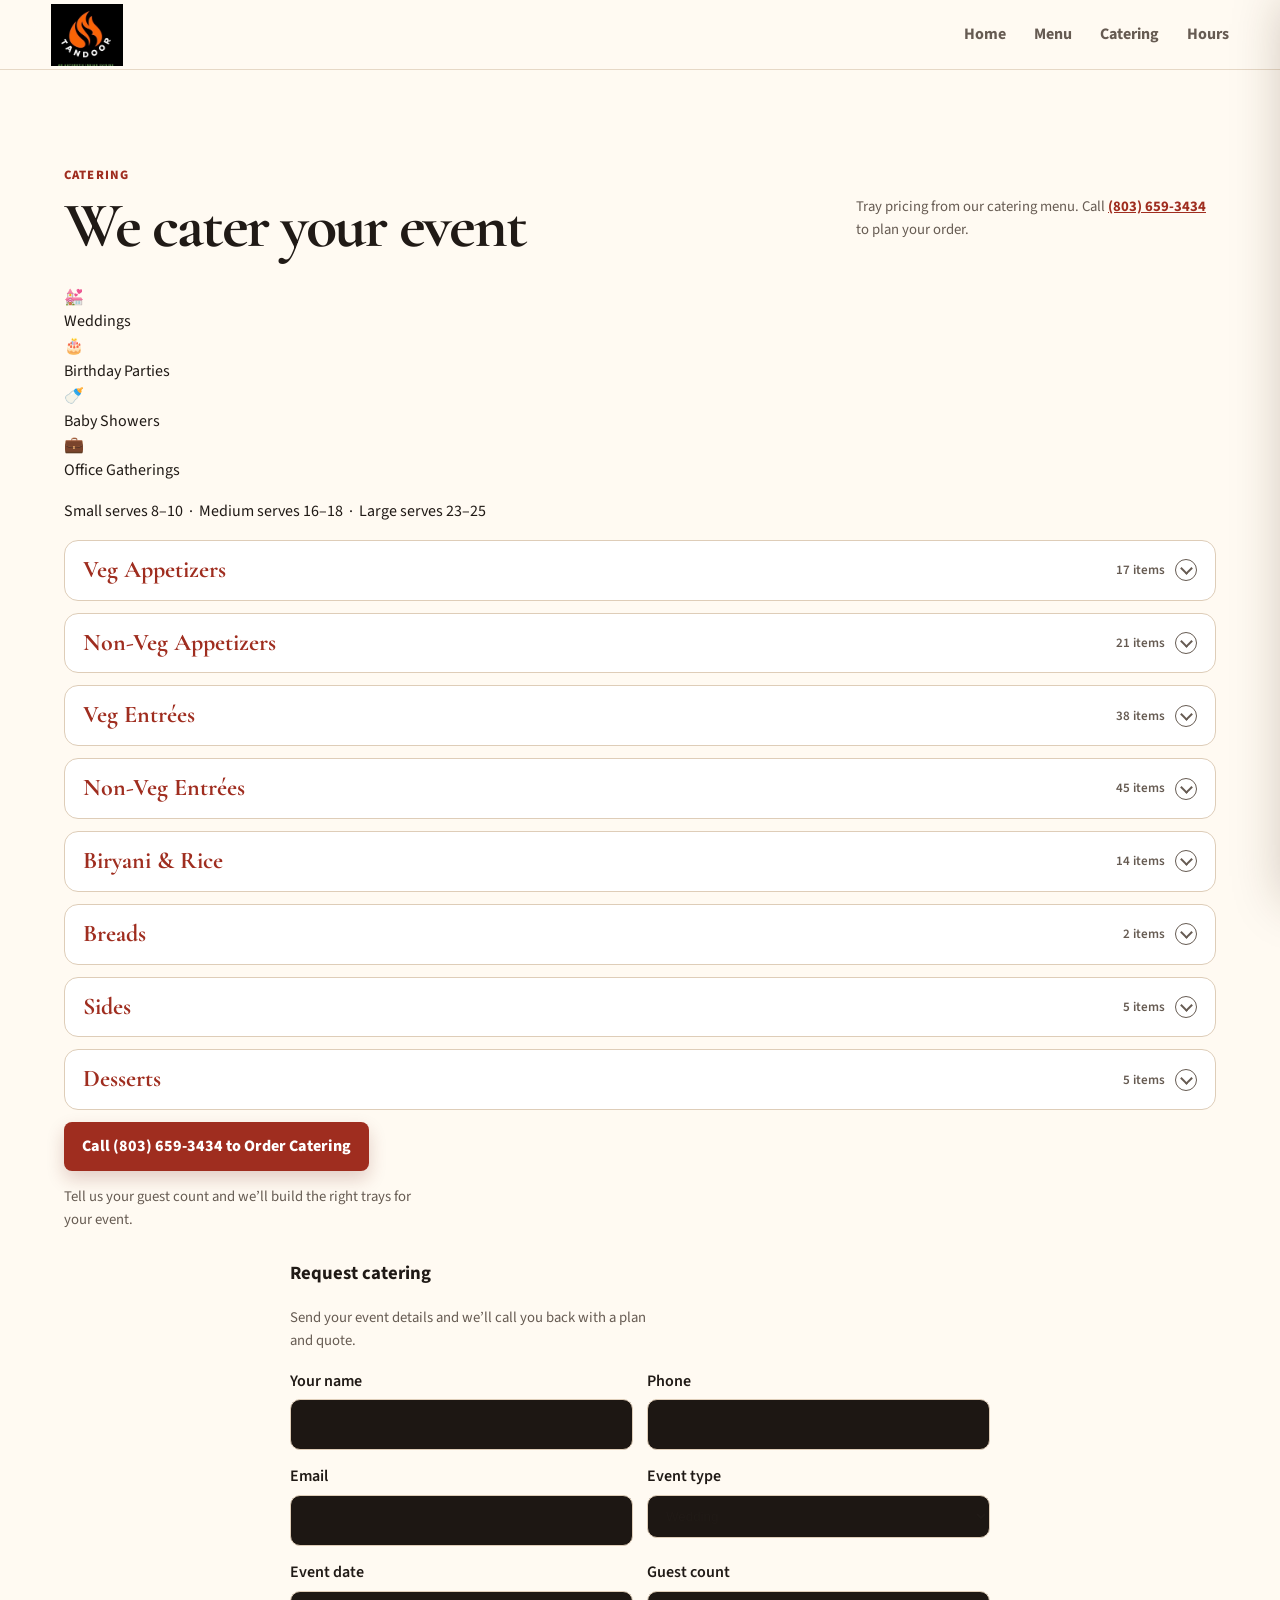
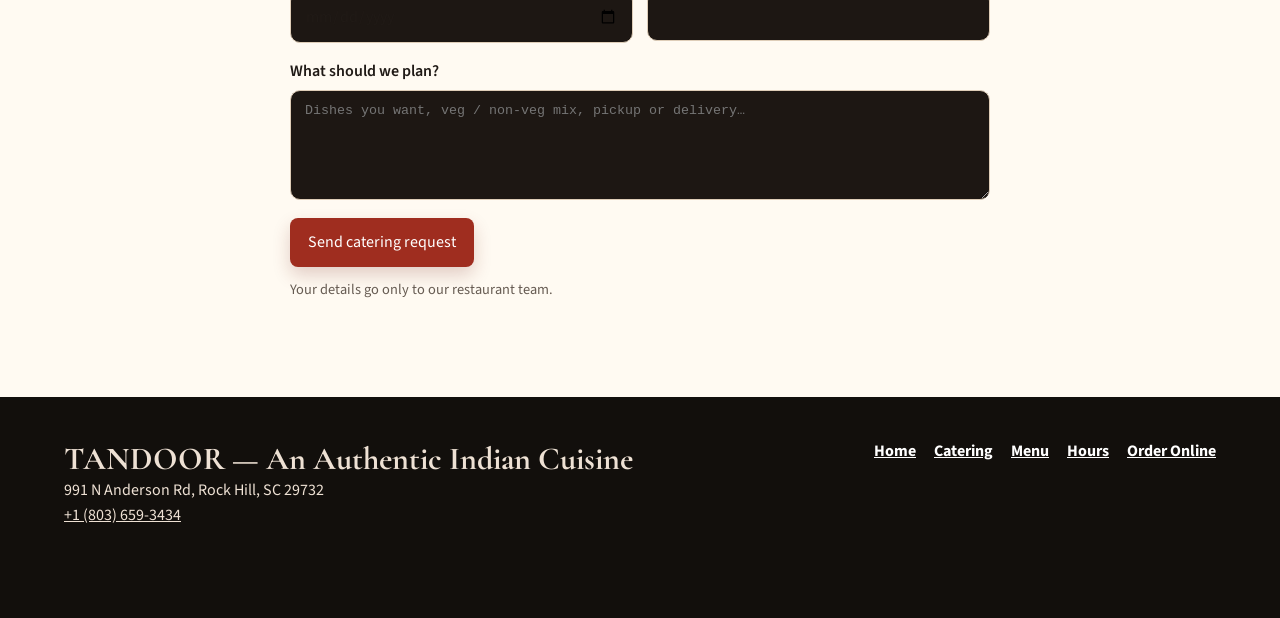
==== commit fb72bd64: "Catering page: category dropdowns; clamp catering date to 48h-3mo window on restore/change" ====
--- a/catering.html
+++ b/catering.html
@@ -15,6 +15,16 @@
   <style>
     /* Catering has its own Add / View Order flow; hide the regular-order CTAs on this page. */
     .topbar .order-btn, .mobile-order { display: none !important; }
+    /* Category dropdowns: each catering category is a collapsible <details>. */
+    #cateringMenuSections .menu-category.cat-fold { padding: 0; border: 1px solid var(--line); border-radius: 14px; margin: 0 0 12px; overflow: hidden; background: var(--surface); }
+    .cat-fold-head { display: flex; align-items: center; gap: 10px; padding: 15px 18px; cursor: pointer; list-style: none; }
+    .cat-fold-head::-webkit-details-marker { display: none; }
+    .cat-fold-title { flex: 1; font: 700 1.5rem/1.2 "Cormorant Garamond", serif; color: var(--red); }
+    .cat-fold-count { font-size: .82rem; font-weight: 600; color: var(--muted); white-space: nowrap; }
+    .cat-fold-chev { width: 22px; height: 22px; flex: none; border-radius: 50%; border: 1.5px solid var(--muted); position: relative; transition: transform .2s ease; }
+    .cat-fold-chev::after { content: ""; position: absolute; left: 6px; top: 4px; width: 7px; height: 7px; border-right: 2px solid var(--muted); border-bottom: 2px solid var(--muted); transform: rotate(45deg); }
+    details[open].cat-fold .cat-fold-chev { transform: rotate(180deg); }
+    #cateringMenuSections .cat-fold .dish-grid { padding: 4px 18px 18px; }
   </style>
 </head>
 <body>
